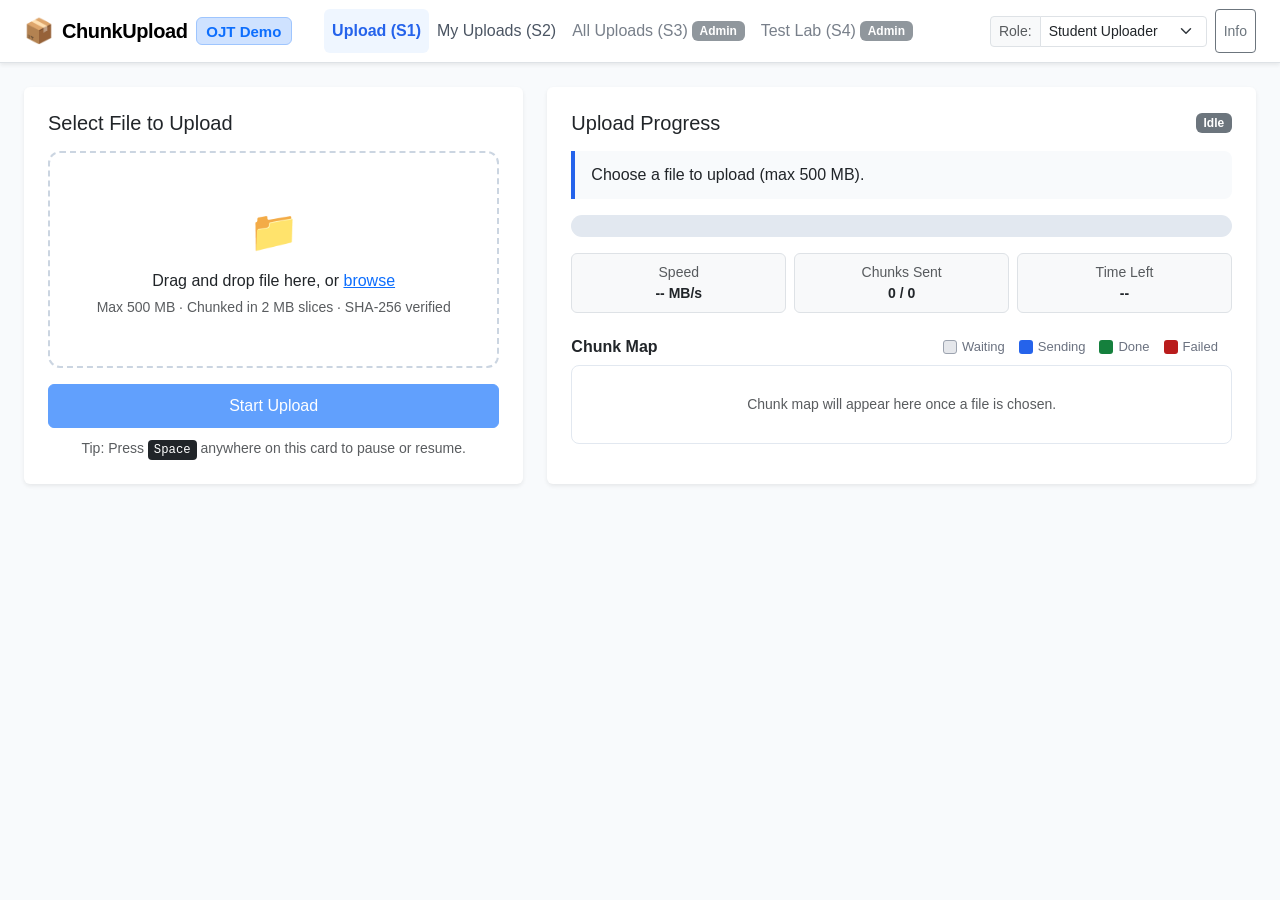
==== frontend/index.html @ 0abc5300 "feat: Add standalone frontend client package and enable backend CORS support" ====
<!DOCTYPE html>
<html lang="en">
<head>
  <meta charset="UTF-8">
  <meta name="viewport" content="width=device-width, initial-scale=1.0">
  <title>Resumable Chunked Upload Service (PST_AD_149)</title>
  <!-- Bootstrap 5 CSS -->
  <link href="https://cdn.jsdelivr.net/npm/bootstrap@5.3.3/dist/css/bootstrap.min.css" rel="stylesheet">
  <!-- Custom Styling -->
  <link rel="stylesheet" href="css/style.css">
</head>
<body>

  <!-- Top Navigation Bar -->
  <header>
    <nav class="navbar navbar-expand-lg navbar-light bg-white border-bottom shadow-sm">
      <div class="container-fluid px-3 px-lg-4">
        <a class="navbar-brand d-flex align-items-center" href="#" onclick="App.showScreen('upload'); return false;">
          <span class="fs-4 me-2">📦</span>
          <span class="navbar-brand-title fs-5">ChunkUpload</span>
          <span class="badge bg-primary-subtle text-primary border border-primary-subtle ms-2">OJT Demo</span>
        </a>

        <button class="navbar-toggler" type="button" data-bs-toggle="collapse" data-bs-target="#navbarContent" aria-controls="navbarContent" aria-expanded="false" aria-label="Toggle navigation">
          <span class="navbar-toggler-icon"></span>
        </button>

        <div class="collapse navbar-collapse" id="navbarContent">
          <ul class="navbar-nav me-auto mb-2 mb-lg-0 ms-lg-3">
            <li class="nav-item">
              <a class="nav-link active" id="nav-upload" href="#" onclick="App.showScreen('upload'); return false;">Upload (S1)</a>
            </li>
            <li class="nav-item">
              <a class="nav-link" id="nav-my-uploads" href="#" onclick="App.showScreen('my-uploads'); return false;">My Uploads (S2)</a>
            </li>
            <li class="nav-item">
              <a class="nav-link" id="nav-all-uploads" href="#" onclick="App.showScreen('all-uploads'); return false;">
                All Uploads (S3) <span class="badge bg-secondary ms-1">Admin</span>
              </a>
            </li>
            <li class="nav-item">
              <a class="nav-link" id="nav-test-lab" href="#" onclick="App.showScreen('test-lab'); return false;">
                Test Lab (S4) <span class="badge bg-secondary ms-1">Admin</span>
              </a>
            </li>
          </ul>

          <!-- Role Switcher & Student Attribution -->
          <div class="d-flex align-items-center gap-2">
            <div class="input-group input-group-sm">
              <label class="input-group-text bg-light text-muted" for="role-select">Role:</label>
              <select class="form-select form-select-sm" id="role-select" onchange="App.handleRoleChange(this.value)">
                <option value="uploader">Student Uploader</option>
                <option value="admin">Platform Admin</option>
              </select>
            </div>
            <button class="btn btn-sm btn-outline-secondary" data-bs-toggle="modal" data-bs-target="#aboutModal" title="About this Project">
              Info
            </button>
          </div>
        </div>
      </div>
    </nav>
  </header>

  <!-- Main Container -->
  <main class="container-fluid px-3 px-lg-4 py-4" id="main-content">

    <!-- Global Alert / Unfinished Upload Banner -->
    <div id="unfinished-banner" class="alert alert-warning alert-dismissible d-none align-items-center shadow-sm" role="alert">
      <div class="d-flex align-items-center flex-grow-1 flex-wrap gap-2">
        <span class="fs-5">⚠️</span>
        <span id="unfinished-banner-text">You have an unfinished upload. Choose the same file to continue.</span>
        <button class="btn btn-sm btn-warning ms-auto" id="btn-banner-resume" onclick="App.promptResumeUnfinished()">
          Resume Upload
        </button>
      </div>
      <button type="button" class="btn-close" aria-label="Dismiss banner" onclick="document.getElementById('unfinished-banner').classList.add('d-none')"></button>
    </div>

    <!-- SCREEN 1: UPLOAD (S1) -->
    <section id="screen-upload" class="app-screen">
      <div class="row g-4">
        <!-- Left Column: File Picker & Controls (5 cols on laptop) -->
        <div class="col-12 col-lg-5">
          <div class="card border-0 shadow-sm mb-4">
            <div class="card-body p-4">
              <h1 class="card-title h5 mb-3">Select File to Upload</h1>
              
              <!-- Dropzone -->
              <div id="dropzone" class="dropzone-area mb-3" tabindex="0" role="button" aria-label="Drop file here or click to browse">
                <input type="file" id="file-input" class="d-none">
                <div class="py-2">
                  <span class="fs-1 text-primary d-block mb-2">📁</span>
                  <p class="mb-1 fw-medium text-dark">Drag and drop file here, or <span class="text-primary text-decoration-underline">browse</span></p>
                  <small class="text-muted d-block">Max 500 MB · Chunked in 2 MB slices · SHA-256 verified</small>
                </div>
              </div>

              <!-- Validation Message -->
              <div id="file-validation-msg" class="alert alert-danger py-2 px-3 small d-none" role="alert"></div>

              <!-- File Info Card -->
              <div id="file-info-box" class="border rounded-3 p-3 bg-light mb-3 d-none">
                <h2 class="h6 mb-2 fw-bold text-dark">File Details</h2>
                <div class="small">
                  <div class="d-flex justify-content-between mb-1">
                    <span class="text-muted">Name:</span>
                    <span class="fw-semibold text-truncate ms-2" style="max-width: 200px;" id="info-file-name">--</span>
                  </div>
                  <div class="d-flex justify-content-between mb-1">
                    <span class="text-muted">Size:</span>
                    <span class="fw-semibold" id="info-file-size">--</span>
                  </div>
                  <div class="d-flex justify-content-between mb-1">
                    <span class="text-muted">Chunks (2 MB each):</span>
                    <span class="fw-semibold" id="info-chunk-count">--</span>
                  </div>
                  <div class="d-flex justify-content-between align-items-center mb-0">
                    <span class="text-muted">File SHA-256:</span>
                    <span class="d-flex align-items-center">
                      <span class="checksum-code me-1" id="info-file-hash">Calculating…</span>
                      <button class="btn btn-sm btn-link p-0 text-decoration-none" id="btn-copy-hash" title="Copy full SHA-256" onclick="App.copyFullHash()">📋</button>
                    </span>
                  </div>
                </div>
              </div>

              <!-- Upload Action Controls -->
              <div class="d-flex flex-wrap gap-2" id="upload-controls">
                <button id="btn-start" class="btn btn-primary flex-grow-1" disabled onclick="App.startUpload()">
                  <span>Start Upload</span>
                </button>
                <button id="btn-pause" class="btn btn-warning flex-grow-1 d-none" onclick="App.pauseUpload()">
                  <span>Pause</span>
                </button>
                <button id="btn-resume" class="btn btn-success flex-grow-1 d-none" onclick="App.resumeUpload()">
                  <span>Resume</span>
                </button>
                <button id="btn-cancel" class="btn btn-outline-danger flex-grow-1 d-none" onclick="App.cancelUpload()">
                  <span>Cancel</span>
                </button>
              </div>

              <div class="mt-2 text-center">
                <small class="text-muted">Tip: Press <kbd>Space</kbd> anywhere on this card to pause or resume.</small>
              </div>
            </div>
          </div>
        </div>

        <!-- Right Column: Progress & Chunk Map (7 cols on laptop) -->
        <div class="col-12 col-lg-7">
          <div class="card border-0 shadow-sm mb-4" id="upload-status-card" tabindex="0">
            <div class="card-body p-4">
              <div class="d-flex justify-content-between align-items-center mb-3">
                <h2 class="card-title h5 mb-0">Upload Progress</h2>
                <span id="badge-upload-status" class="badge bg-secondary">Idle</span>
              </div>

              <!-- Reassuring Status Box -->
              <div id="status-box" class="status-box">
                <div class="fw-medium text-dark" id="status-line" aria-live="polite">Choose a file to upload (max 500 MB).</div>
              </div>

              <!-- Progress Bar -->
              <div class="mb-3">
                <div class="progress" role="progressbar" aria-valuenow="0" aria-valuemin="0" aria-valuemax="100">
                  <div class="progress-bar" id="progress-bar-fill" style="width: 0%;">0%</div>
                </div>
              </div>

              <!-- Metrics Row -->
              <div class="row g-2 text-center small mb-4">
                <div class="col-4">
                  <div class="border rounded p-2 bg-light">
                    <span class="text-muted d-block">Speed</span>
                    <strong id="metric-speed">-- MB/s</strong>
                  </div>
                </div>
                <div class="col-4">
                  <div class="border rounded p-2 bg-light">
                    <span class="text-muted d-block">Chunks Sent</span>
                    <strong id="metric-chunks">0 / 0</strong>
                  </div>
                </div>
                <div class="col-4">
                  <div class="border rounded p-2 bg-light">
                    <span class="text-muted d-block">Time Left</span>
                    <strong id="metric-eta">--</strong>
                  </div>
                </div>
              </div>

              <!-- Chunk Map Header & Legend -->
              <div class="d-flex justify-content-between align-items-center flex-wrap gap-2 mb-2">
                <h3 class="h6 mb-0 fw-bold">Chunk Map</h3>
                <div class="d-flex align-items-center flex-wrap">
                  <span class="legend-item"><span class="legend-swatch" style="background-color: var(--color-waiting-fill); border: 1px solid var(--color-waiting-border);"></span>Waiting</span>
                  <span class="legend-item"><span class="legend-swatch" style="background-color: var(--color-primary);"></span>Sending</span>
                  <span class="legend-item"><span class="legend-swatch" style="background-color: var(--color-done);"></span>Done</span>
                  <span class="legend-item"><span class="legend-swatch" style="background-color: var(--color-failed);"></span>Failed</span>
                </div>
              </div>

              <!-- Chunk Grid -->
              <div class="chunk-map-container mb-3" aria-hidden="true">
                <div class="chunk-grid" id="chunk-grid">
                  <div class="text-muted small py-3 w-100 text-center">Chunk map will appear here once a file is chosen.</div>
                </div>
              </div>

              <!-- Checksum Success / Download Box -->
              <div id="completion-box" class="alert alert-success d-none mb-0" role="alert">
                <h4 class="alert-heading h6 fw-bold mb-1">🎉 Upload Complete · Checksum Verified ✓</h4>
                <p class="small mb-2 text-success-emphasis">All chunks merged in sequential order on the server. The merged file SHA-256 matches your original file exactly.</p>
                <div class="d-flex flex-wrap gap-2 align-items-center">
                  <a href="#" id="btn-download-file" class="btn btn-sm btn-success" download>
                    📥 Download Merged File
                  </a>
                  <button class="btn btn-sm btn-outline-success" onclick="App.resetUploadForm()">
                    Upload Another File
                  </button>
                </div>
              </div>

            </div>
          </div>
        </div>
      </div>
    </section>

    <!-- SCREEN 2: MY UPLOADS (S2) -->
    <section id="screen-my-uploads" class="app-screen d-none">
      <div class="card border-0 shadow-sm">
        <div class="card-body p-4">
          <div class="d-flex justify-content-between align-items-center mb-3">
            <div>
              <h1 class="h5 mb-1">My Browser Uploads</h1>
              <p class="text-muted small mb-0">Saved in browser's localStorage. You can resume any unfinished upload by selecting the same file.</p>
            </div>
            <button class="btn btn-sm btn-outline-secondary" onclick="App.renderMyUploads()">Refresh</button>
          </div>

          <div class="table-responsive">
            <table class="table table-hover align-middle">
              <thead class="table-light">
                <tr>
                  <th>File Name</th>
                  <th>Size</th>
                  <th>Chunks</th>
                  <th>Status</th>
                  <th>Last Updated</th>
                  <th class="text-end">Actions</th>
                </tr>
              </thead>
              <tbody id="my-uploads-tbody">
                <tr><td colspan="6" class="text-center py-4 text-muted">No uploads recorded in this browser yet.</td></tr>
              </tbody>
            </table>
          </div>
        </div>
      </div>
    </section>

    <!-- SCREEN 3: ALL UPLOADS (S3 - ADMIN) -->
    <section id="screen-all-uploads" class="app-screen d-none">
      <div class="card border-0 shadow-sm">
        <div class="card-body p-4">
          <div class="d-flex justify-content-between align-items-center mb-3 flex-wrap gap-2">
            <div>
              <h1 class="h5 mb-1">Server Upload Sessions (Admin)</h1>
              <p class="text-muted small mb-0">All upload sessions stored on disk in <code class="text-dark">storage/</code>.</p>
            </div>
            <div class="d-flex align-items-center gap-2">
              <span class="badge bg-info-subtle text-info-emphasis border border-info-subtle px-3 py-2" id="admin-storage-summary">
                Storage: 0.0 MB
              </span>
              <button class="btn btn-sm btn-outline-secondary" onclick="App.loadAdminUploads()">Refresh</button>
            </div>
          </div>

          <div class="table-responsive">
            <table class="table table-hover align-middle">
              <thead class="table-light">
                <tr>
                  <th>Upload ID</th>
                  <th>File Name</th>
                  <th>Size</th>
                  <th>Chunks (Recv/Total)</th>
                  <th>Status</th>
                  <th>SHA-256</th>
                  <th>Created At</th>
                  <th class="text-end">Actions</th>
                </tr>
              </thead>
              <tbody id="admin-uploads-tbody">
                <tr><td colspan="8" class="text-center py-4 text-muted">Loading uploads from server…</td></tr>
              </tbody>
            </table>
          </div>
        </div>
      </div>
    </section>

    <!-- SCREEN 4: TEST LAB (S4 - ADMIN) -->
    <section id="screen-test-lab" class="app-screen d-none">
      <div class="card border-0 shadow-sm">
        <div class="card-body p-4">
          <h1 class="h5 mb-1">Reliability Test Lab (Admin)</h1>
          <p class="text-muted small mb-3">Simulate unreliable networks with forced chunk dropouts to verify auto-retry with exponential backoff and resume capabilities.</p>

          <div class="row g-4">
            <!-- Test Settings Column (4 cols) -->
            <div class="col-12 col-lg-4">
              <div class="border rounded-3 p-3 bg-light">
                <h2 class="h6 fw-bold mb-3">Network Drop Simulation</h2>

                <div class="mb-3">
                  <label for="fail-rate-slider" class="form-label d-flex justify-content-between small fw-medium">
                    <span>Simulated Chunk Failure Rate:</span>
                    <strong class="text-primary" id="fail-rate-val">0%</strong>
                  </label>
                  <input type="range" class="form-range" id="fail-rate-slider" min="0" max="50" step="5" value="0" oninput="App.updateFlakySettings()">
                  <small class="text-muted">Chunk requests will randomly fail at this percentage to test automatic retry.</small>
                </div>

                <div class="mb-3">
                  <label for="kill-at-select" class="form-label small fw-medium">Kill Connection at % (Mid-Upload):</label>
                  <select class="form-select form-select-sm" id="kill-at-select" onchange="App.updateFlakySettings()">
                    <option value="0">Disabled (normal flow)</option>
                    <option value="25">Kill connection at 25%</option>
                    <option value="50">Kill connection at 50%</option>
                    <option value="75">Kill connection at 75%</option>
                  </select>
                  <small class="text-muted">Server drops the connection once at this threshold to test mid-upload survival.</small>
                </div>

                <div class="mb-3">
                  <label for="test-runs-count" class="form-label small fw-medium">Number of Test Runs (1–30):</label>
                  <input type="number" class="form-control form-control-sm" id="test-runs-count" min="1" max="30" value="1">
                  <small class="text-muted">Batch test reliability over repeated network dropouts.</small>
                </div>

                <hr>

                <h3 class="h6 fw-bold mb-2">Run Test with Synthetic Payload</h3>
                <p class="small text-muted mb-2">Select payload size to launch the test run(s):</p>
                <div class="d-flex flex-wrap gap-2 mb-3">
                  <button class="btn btn-sm btn-outline-primary" onclick="App.runTestLabBatch(5)">5 MB (3 chunks)</button>
                  <button class="btn btn-sm btn-outline-primary" onclick="App.runTestLabBatch(20)">20 MB (10 chunks)</button>
                  <button class="btn btn-sm btn-outline-primary" onclick="App.runTestLabBatch(50)">50 MB (25 chunks)</button>
                </div>
              </div>
            </div>

            <!-- Test Results Column (8 cols) -->
            <div class="col-12 col-lg-8">
              <div class="border rounded-3 p-3 bg-white">
                <div class="d-flex justify-content-between align-items-center mb-2">
                  <h2 class="h6 fw-bold mb-0">Test Run Execution History</h2>
                  <button class="btn btn-sm btn-outline-secondary" onclick="App.clearTestRuns()">Clear History</button>
                </div>

                <div class="table-responsive">
                  <table class="table table-sm table-bordered align-middle mb-0">
                    <thead class="table-light">
                      <tr>
                        <th>Run #</th>
                        <th>File / Size</th>
                        <th>Fail Rate</th>
                        <th>Retries</th>
                        <th>Resumed ✓</th>
                        <th>Checksum ✓/✗</th>
                        <th>Time</th>
                      </tr>
                    </thead>
                    <tbody id="test-runs-tbody">
                      <tr><td colspan="7" class="text-center py-3 text-muted">No test runs executed yet. Generate a test file and start an upload to test.</td></tr>
                    </tbody>
                  </table>
                </div>

                <div id="test-summary-pill" class="mt-3 p-2 bg-light border rounded small d-none">
                  <span id="test-summary-text">Summary: 0 / 0 resumed · 0 / 0 checksum ✓</span>
                </div>
              </div>
            </div>
          </div>

        </div>
      </div>
    </section>

  </main>

  <!-- Project Info Modal -->
  <div class="modal fade" id="aboutModal" tabindex="-1" aria-labelledby="aboutModalLabel" aria-hidden="true">
    <div class="modal-dialog modal-dialog-centered">
      <div class="modal-content">
        <div class="modal-header">
          <h5 class="modal-title" id="aboutModalLabel">Resumable Chunked Upload Service</h5>
          <button type="button" class="btn-close" data-bs-dismiss="modal" aria-label="Close"></button>
        </div>
        <div class="modal-body small">
          <h6>OJT College Project (PST_AD_149)</h6>
          <p>This service allows large file uploads over unreliable connections by splitting files into 2 MB chunks, retrying failed chunks with exponential backoff, and verifying final file integrity via SHA-256.</p>
          
          <h6 class="mt-3">Team Roles:</h6>
          <ul>
            <li><strong>Ritik Saini (Backend):</strong> Flask server, UploadSession storage, chunk merge in order, whole-file SHA-256 check, admin endpoints, pytest test suite.</li>
            <li><strong>Kanish (Frontend):</strong> uploader.js, hash.js, store.js, Bootstrap 5 UI, chunk map, test lab, and resume integration.</li>
          </ul>

          <h6 class="mt-3">Key Design Concepts:</h6>
          <ul>
            <li><strong>Idempotency:</strong> Resending the same chunk safely overwrites without duplication.</li>
            <li><strong>Sequential Chunking:</strong> Uploads chunk-by-chunk to reduce memory and connection overhead.</li>
            <li><strong>Local State vs Server Truth:</strong> localStorage remembers sessions, but the server is the ultimate source of truth for received chunks.</li>
          </ul>
        </div>
        <div class="modal-footer">
          <button type="button" class="btn btn-secondary btn-sm" data-bs-dismiss="modal">Close</button>
        </div>
      </div>
    </div>
  </div>

  <!-- Scripts -->
  <script src="https://cdn.jsdelivr.net/npm/bootstrap@5.3.3/dist/js/bootstrap.bundle.min.js"></script>
  <script src="js/hash.js"></script>
  <script src="js/store.js"></script>
  <script src="js/uploader.js"></script>
  <script src="js/app.js"></script>
</body>
</html>
---- frontend/css/style.css ----
/* 
 * Resumable/Chunked Upload Service - Stylesheet
 * Custom CSS adhering to PRD specifications:
 * - Color Palette: Primary #2563EB, Done #15803D, Warning #B45309, Failed #B91C1C, Waiting #E5E7EB
 * - Minimum 44x44px touch targets
 * - Responsive breakpoints: <576px, 576-991px, >=992px
 */

:root {
  --color-primary: #2563eb;
  --color-primary-hover: #1d4ed8;
  --color-text: #1f2937;
  --color-muted: #6b7280;
  --color-done: #15803d;
  --color-warning: #b45309;
  --color-failed: #b91c1c;
  --color-waiting-fill: #e5e7eb;
  --color-waiting-border: #9ca3af;
}

body {
  font-family: -apple-system, BlinkMacSystemFont, "Segoe UI", Roboto, "Helvetica Neue", Arial, sans-serif;
  font-size: 16px;
  color: var(--color-text);
  background-color: #f8fafc;
  margin: 0;
  padding: 0;
  min-height: 100vh;
}

/* Header & Navigation */
.navbar-brand-title {
  font-weight: 700;
  letter-spacing: -0.02em;
}

.nav-link {
  font-weight: 500;
  color: #4b5563;
  padding: 0.5rem 1rem;
  border-radius: 6px;
  min-height: 44px;
  display: flex;
  align-items: center;
}

.nav-link.active {
  color: var(--color-primary) !important;
  font-weight: 600;
  background-color: #eff6ff;
}

/* Touch Targets & Accessibility */
button, .btn {
  min-height: 44px;
  display: inline-flex;
  align-items: center;
  justify-content: center;
  font-weight: 500;
  transition: all 0.15s ease-in-out;
}

.btn-primary {
  background-color: var(--color-primary);
  border-color: var(--color-primary);
}

.btn-primary:hover {
  background-color: var(--color-primary-hover);
  border-color: var(--color-primary-hover);
}

/* Upload Dropzone */
.dropzone-area {
  border: 2px dashed #cbd5e1;
  border-radius: 12px;
  padding: 2.5rem 1.5rem;
  text-align: center;
  background-color: #ffffff;
  cursor: pointer;
  transition: border-color 0.2s, background-color 0.2s;
}

.dropzone-area:hover, .dropzone-area.dragover {
  border-color: var(--color-primary);
  background-color: #f0f7ff;
}

/* Chunk Map Grid */
.chunk-map-container {
  max-height: 240px;
  overflow-y: auto;
  padding: 12px;
  background: #ffffff;
  border: 1px solid #e2e8f0;
  border-radius: 8px;
}

.chunk-grid {
  display: flex;
  flex-wrap: wrap;
  gap: 6px;
}

.chunk-square {
  width: 22px;
  height: 22px;
  border-radius: 4px;
  background-color: var(--color-waiting-fill);
  border: 1px solid var(--color-waiting-border);
  transition: background-color 0.2s, transform 0.1s;
  cursor: default;
}

.chunk-square.waiting {
  background-color: var(--color-waiting-fill);
  border-color: var(--color-waiting-border);
}

.chunk-square.sending {
  background-color: var(--color-primary);
  border-color: #1d4ed8;
  animation: pulse-square 1.2s infinite ease-in-out;
}

.chunk-square.done {
  background-color: var(--color-done);
  border-color: #166534;
}

.chunk-square.failed {
  background-color: var(--color-failed);
  border-color: #991b1b;
}

@keyframes pulse-square {
  0% { opacity: 0.6; transform: scale(0.96); }
  50% { opacity: 1; transform: scale(1.08); }
  100% { opacity: 0.6; transform: scale(0.96); }
}

/* Progress bar styling */
.progress {
  height: 22px;
  border-radius: 11px;
  background-color: #e2e8f0;
  overflow: hidden;
}

.progress-bar {
  background-color: var(--color-primary);
  font-size: 13px;
  font-weight: 600;
  line-height: 22px;
  transition: width 0.25s ease;
}

/* Badges */
.badge-status-uploading { background-color: #dbeafe; color: #1e40af; }
.badge-status-paused { background-color: #fef3c7; color: #92400e; }
.badge-status-complete { background-color: #dcfce7; color: #166534; }
.badge-status-failed { background-color: #fee2e2; color: #991b1b; }

/* Status Notice Box */
.status-box {
  border-left: 4px solid var(--color-primary);
  padding: 12px 16px;
  background-color: #f8fafc;
  border-radius: 0 8px 8px 0;
  margin-bottom: 1rem;
}

.status-box.retrying {
  border-left-color: var(--color-warning);
  background-color: #fffbeb;
}

.status-box.failed {
  border-left-color: var(--color-failed);
  background-color: #fef2f2;
}

.status-box.complete {
  border-left-color: var(--color-done);
  background-color: #f0fdf4;
}

/* Checksum Pill */
.checksum-code {
  font-family: ui-monospace, SFMono-Regular, Menlo, Monaco, Consolas, monospace;
  background-color: #f1f5f9;
  padding: 3px 8px;
  border-radius: 4px;
  font-size: 0.88rem;
  color: #334155;
  border: 1px solid #cbd5e1;
}

/* Legend items */
.legend-item {
  display: inline-flex;
  align-items: center;
  margin-right: 14px;
  font-size: 13px;
  color: var(--color-muted);
}

.legend-swatch {
  width: 14px;
  height: 14px;
  border-radius: 3px;
  margin-right: 5px;
}

/* Responsive adjustments */
@media (max-width: 575.98px) {
  .chunk-map-collapse-btn {
    display: inline-block !important;
  }
  .chunk-square {
    width: 16px;
    height: 16px;
  }
}
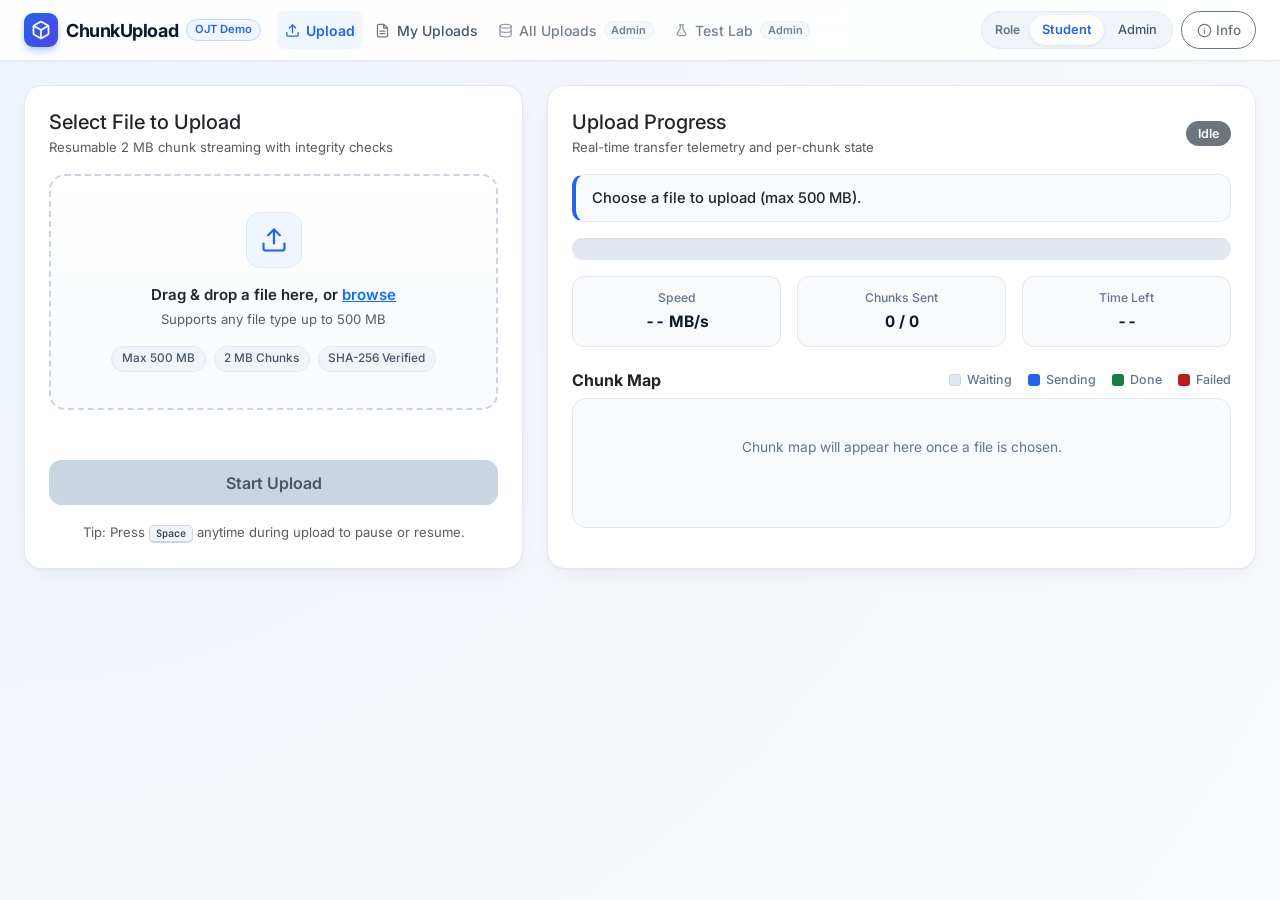
==== commit 5e0870ff: "style: Redesign UI with modern rounded layout, aligned containers, and segmented controls" ====
--- a/frontend/index.html
+++ b/frontend/index.html
@@ -3,7 +3,11 @@
 <head>
   <meta charset="UTF-8">
   <meta name="viewport" content="width=device-width, initial-scale=1.0">
-  <title>Resumable Chunked Upload Service (PST_AD_149)</title>
+  <title>ChunkUpload · Resumable Chunked Upload Service (PST_AD_149)</title>
+  <!-- Google Fonts: Inter & JetBrains Mono -->
+  <link rel="preconnect" href="https://fonts.googleapis.com">
+  <link rel="preconnect" href="https://fonts.gstatic.com" crossorigin>
+  <link href="https://fonts.googleapis.com/css2?family=Inter:wght@400;500;600;700&family=JetBrains+Mono:wght@400;500;600&display=swap" rel="stylesheet">
   <!-- Bootstrap 5 CSS -->
   <link href="https://cdn.jsdelivr.net/npm/bootstrap@5.3.3/dist/css/bootstrap.min.css" rel="stylesheet">
   <!-- Custom Styling -->
@@ -12,50 +16,73 @@
 <body>
 
   <!-- Top Navigation Bar -->
-  <header>
-    <nav class="navbar navbar-expand-lg navbar-light bg-white border-bottom shadow-sm">
-      <div class="container-fluid px-3 px-lg-4">
-        <a class="navbar-brand d-flex align-items-center" href="#" onclick="App.showScreen('upload'); return false;">
-          <span class="fs-4 me-2">📦</span>
-          <span class="navbar-brand-title fs-5">ChunkUpload</span>
-          <span class="badge bg-primary-subtle text-primary border border-primary-subtle ms-2">OJT Demo</span>
+  <header class="app-header sticky-top">
+    <nav class="navbar navbar-expand-lg navbar-light">
+      <div class="container-fluid app-container px-3 px-lg-4">
+        <a class="navbar-brand d-flex align-items-center gap-2 me-2" href="#" onclick="App.showScreen('upload'); return false;">
+          <span class="brand-mark" aria-hidden="true">
+            <svg width="20" height="20" viewBox="0 0 24 24" fill="none" stroke="currentColor" stroke-width="2.1" stroke-linecap="round" stroke-linejoin="round">
+              <path d="M21 16V8a2 2 0 0 0-1-1.73l-7-4a2 2 0 0 0-2 0l-7 4A2 2 0 0 0 3 8v8a2 2 0 0 0 1 1.73l7 4a2 2 0 0 0 2 0l7-4A2 2 0 0 0 21 16z"/>
+              <polyline points="3.29 7 12 12 20.71 7"/>
+              <line x1="12" y1="22" x2="12" y2="12"/>
+            </svg>
+          </span>
+          <span class="navbar-brand-title">ChunkUpload</span>
+          <span class="badge badge-brand-tag">OJT Demo</span>
         </a>
 
-        <button class="navbar-toggler" type="button" data-bs-toggle="collapse" data-bs-target="#navbarContent" aria-controls="navbarContent" aria-expanded="false" aria-label="Toggle navigation">
+        <button class="navbar-toggler border-0 shadow-none" type="button" data-bs-toggle="collapse" data-bs-target="#navbarContent" aria-controls="navbarContent" aria-expanded="false" aria-label="Toggle navigation">
           <span class="navbar-toggler-icon"></span>
         </button>
 
         <div class="collapse navbar-collapse" id="navbarContent">
-          <ul class="navbar-nav me-auto mb-2 mb-lg-0 ms-lg-3">
+          <ul class="navbar-nav me-auto mb-2 mb-lg-0 ms-lg-2 gap-1">
             <li class="nav-item">
-              <a class="nav-link active" id="nav-upload" href="#" onclick="App.showScreen('upload'); return false;">Upload (S1)</a>
+              <a class="nav-link active" id="nav-upload" href="#" onclick="App.showScreen('upload'); return false;">
+                <svg class="nav-icon" width="15" height="15" viewBox="0 0 24 24" fill="none" stroke="currentColor" stroke-width="2" stroke-linecap="round" stroke-linejoin="round" aria-hidden="true"><path d="M21 15v4a2 2 0 0 1-2 2H5a2 2 0 0 1-2-2v-4"/><polyline points="17 8 12 3 7 8"/><line x1="12" y1="3" x2="12" y2="15"/></svg>
+                <span>Upload</span>
+                <span class="nav-code d-none d-xxl-inline-block">S1</span>
+              </a>
             </li>
             <li class="nav-item">
-              <a class="nav-link" id="nav-my-uploads" href="#" onclick="App.showScreen('my-uploads'); return false;">My Uploads (S2)</a>
+              <a class="nav-link" id="nav-my-uploads" href="#" onclick="App.showScreen('my-uploads'); return false;">
+                <svg class="nav-icon" width="15" height="15" viewBox="0 0 24 24" fill="none" stroke="currentColor" stroke-width="2" stroke-linecap="round" stroke-linejoin="round" aria-hidden="true"><path d="M14 2H6a2 2 0 0 0-2 2v16a2 2 0 0 0 2 2h12a2 2 0 0 0 2-2V8z"/><polyline points="14 2 14 8 20 8"/><line x1="16" y1="13" x2="8" y2="13"/><line x1="16" y1="17" x2="8" y2="17"/></svg>
+                <span>My Uploads</span>
+                <span class="nav-code d-none d-xxl-inline-block">S2</span>
+              </a>
             </li>
             <li class="nav-item">
               <a class="nav-link" id="nav-all-uploads" href="#" onclick="App.showScreen('all-uploads'); return false;">
-                All Uploads (S3) <span class="badge bg-secondary ms-1">Admin</span>
+                <svg class="nav-icon" width="15" height="15" viewBox="0 0 24 24" fill="none" stroke="currentColor" stroke-width="2" stroke-linecap="round" stroke-linejoin="round" aria-hidden="true"><ellipse cx="12" cy="5" rx="9" ry="3"/><path d="M21 12c0 1.66-4 3-9 3s-9-1.34-9-3"/><path d="M3 5v14c0 1.66 4 3 9 3s9-1.34 9-3V5"/></svg>
+                <span>All Uploads</span>
+                <span class="nav-code d-none d-xxl-inline-block">S3</span>
+                <span class="badge badge-admin-tag">Admin</span>
               </a>
             </li>
             <li class="nav-item">
               <a class="nav-link" id="nav-test-lab" href="#" onclick="App.showScreen('test-lab'); return false;">
-                Test Lab (S4) <span class="badge bg-secondary ms-1">Admin</span>
+                <svg class="nav-icon" width="15" height="15" viewBox="0 0 24 24" fill="none" stroke="currentColor" stroke-width="2" stroke-linecap="round" stroke-linejoin="round" aria-hidden="true"><path d="M9 3h6"/><path d="M10 3v6l-5 8.5A2 2 0 0 0 6.7 20h10.6a2 2 0 0 0 1.7-2.5L14 9V3"/></svg>
+                <span>Test Lab</span>
+                <span class="nav-code d-none d-xxl-inline-block">S4</span>
+                <span class="badge badge-admin-tag">Admin</span>
               </a>
             </li>
           </ul>
 
-          <!-- Role Switcher & Student Attribution -->
-          <div class="d-flex align-items-center gap-2">
-            <div class="input-group input-group-sm">
-              <label class="input-group-text bg-light text-muted" for="role-select">Role:</label>
-              <select class="form-select form-select-sm" id="role-select" onchange="App.handleRoleChange(this.value)">
+          <!-- Role Switcher & Project Info -->
+          <div class="nav-utilities d-flex align-items-center gap-2 mt-2 mt-lg-0 flex-shrink-0">
+            <div class="role-segmented" role="group" aria-label="User role selector">
+              <span class="role-label">Role</span>
+              <button type="button" class="btn-segment active" data-role="uploader" onclick="App.handleRoleChange('uploader')">Student</button>
+              <button type="button" class="btn-segment" data-role="admin" onclick="App.handleRoleChange('admin')">Admin</button>
+              <select class="d-none" id="role-select" aria-hidden="true" tabindex="-1" onchange="App.handleRoleChange(this.value)">
                 <option value="uploader">Student Uploader</option>
                 <option value="admin">Platform Admin</option>
               </select>
             </div>
-            <button class="btn btn-sm btn-outline-secondary" data-bs-toggle="modal" data-bs-target="#aboutModal" title="About this Project">
-              Info
+            <button type="button" class="btn btn-sm btn-outline-secondary btn-compact" data-bs-toggle="modal" data-bs-target="#aboutModal" title="About this Project">
+              <svg width="15" height="15" viewBox="0 0 24 24" fill="none" stroke="currentColor" stroke-width="2" stroke-linecap="round" stroke-linejoin="round" class="me-1" aria-hidden="true"><circle cx="12" cy="12" r="10"/><line x1="12" y1="16" x2="12" y2="12"/><line x1="12" y1="8" x2="12.01" y2="8"/></svg>
+              <span>Info</span>
             </button>
           </div>
         </div>
@@ -64,14 +91,16 @@
   </header>
 
   <!-- Main Container -->
-  <main class="container-fluid px-3 px-lg-4 py-4" id="main-content">
+  <main class="container-fluid app-container px-3 px-lg-4 py-4" id="main-content">
 
     <!-- Global Alert / Unfinished Upload Banner -->
-    <div id="unfinished-banner" class="alert alert-warning alert-dismissible d-none align-items-center shadow-sm" role="alert">
+    <div id="unfinished-banner" class="alert alert-warning alert-dismissible d-none align-items-center shadow-sm mb-4 app-banner" role="alert">
       <div class="d-flex align-items-center flex-grow-1 flex-wrap gap-2">
-        <span class="fs-5">⚠️</span>
-        <span id="unfinished-banner-text">You have an unfinished upload. Choose the same file to continue.</span>
-        <button class="btn btn-sm btn-warning ms-auto" id="btn-banner-resume" onclick="App.promptResumeUnfinished()">
+        <span class="banner-icon text-warning-emphasis" aria-hidden="true">
+          <svg width="20" height="20" viewBox="0 0 24 24" fill="none" stroke="currentColor" stroke-width="2" stroke-linecap="round" stroke-linejoin="round"><path d="M10.29 3.86L1.82 18a2 2 0 0 0 1.71 3h16.94a2 2 0 0 0 1.71-3L13.71 3.86a2 2 0 0 0-3.42 0z"/><line x1="12" y1="9" x2="12" y2="13"/><line x1="12" y1="17" x2="12.01" y2="17"/></svg>
+        </span>
+        <span id="unfinished-banner-text" class="fw-medium">You have an unfinished upload. Choose the same file to continue.</span>
+        <button type="button" class="btn btn-sm btn-warning btn-compact ms-auto" id="btn-banner-resume" onclick="App.promptResumeUnfinished()">
           Resume Upload
         </button>
       </div>
@@ -80,20 +109,36 @@
 
     <!-- SCREEN 1: UPLOAD (S1) -->
     <section id="screen-upload" class="app-screen">
-      <div class="row g-4">
+      <div class="row g-4 align-items-stretch">
         <!-- Left Column: File Picker & Controls (5 cols on laptop) -->
         <div class="col-12 col-lg-5">
-          <div class="card border-0 shadow-sm mb-4">
-            <div class="card-body p-4">
-              <h1 class="card-title h5 mb-3">Select File to Upload</h1>
-              
+          <div class="card app-card h-100">
+            <div class="card-body p-4 d-flex flex-column">
+              <div class="d-flex justify-content-between align-items-center mb-3">
+                <div>
+                  <h1 class="card-title h5 mb-1">Select File to Upload</h1>
+                  <p class="text-muted small mb-0">Resumable 2 MB chunk streaming with integrity checks</p>
+                </div>
+              </div>
+
               <!-- Dropzone -->
               <div id="dropzone" class="dropzone-area mb-3" tabindex="0" role="button" aria-label="Drop file here or click to browse">
                 <input type="file" id="file-input" class="d-none">
-                <div class="py-2">
-                  <span class="fs-1 text-primary d-block mb-2">📁</span>
-                  <p class="mb-1 fw-medium text-dark">Drag and drop file here, or <span class="text-primary text-decoration-underline">browse</span></p>
-                  <small class="text-muted d-block">Max 500 MB · Chunked in 2 MB slices · SHA-256 verified</small>
+                <div class="dropzone-inner">
+                  <div class="dropzone-icon-wrap mb-3" aria-hidden="true">
+                    <svg width="28" height="28" viewBox="0 0 24 24" fill="none" stroke="currentColor" stroke-width="1.9" stroke-linecap="round" stroke-linejoin="round">
+                      <path d="M21 15v4a2 2 0 0 1-2 2H5a2 2 0 0 1-2-2v-4"/>
+                      <polyline points="17 8 12 3 7 8"/>
+                      <line x1="12" y1="3" x2="12" y2="15"/>
+                    </svg>
+                  </div>
+                  <p class="mb-1 fw-semibold text-dark">Drag &amp; drop a file here, or <span class="text-primary text-decoration-underline">browse</span></p>
+                  <p class="small text-muted mb-3">Supports any file type up to 500 MB</p>
+                  <div class="d-flex justify-content-center flex-wrap gap-2">
+                    <span class="spec-pill">Max 500 MB</span>
+                    <span class="spec-pill">2 MB Chunks</span>
+                    <span class="spec-pill">SHA-256 Verified</span>
+                  </div>
                 </div>
               </div>
 
@@ -101,49 +146,56 @@
               <div id="file-validation-msg" class="alert alert-danger py-2 px-3 small d-none" role="alert"></div>
 
               <!-- File Info Card -->
-              <div id="file-info-box" class="border rounded-3 p-3 bg-light mb-3 d-none">
-                <h2 class="h6 mb-2 fw-bold text-dark">File Details</h2>
-                <div class="small">
-                  <div class="d-flex justify-content-between mb-1">
-                    <span class="text-muted">Name:</span>
-                    <span class="fw-semibold text-truncate ms-2" style="max-width: 200px;" id="info-file-name">--</span>
-                  </div>
-                  <div class="d-flex justify-content-between mb-1">
-                    <span class="text-muted">Size:</span>
-                    <span class="fw-semibold" id="info-file-size">--</span>
-                  </div>
-                  <div class="d-flex justify-content-between mb-1">
-                    <span class="text-muted">Chunks (2 MB each):</span>
-                    <span class="fw-semibold" id="info-chunk-count">--</span>
-                  </div>
-                  <div class="d-flex justify-content-between align-items-center mb-0">
-                    <span class="text-muted">File SHA-256:</span>
-                    <span class="d-flex align-items-center">
-                      <span class="checksum-code me-1" id="info-file-hash">Calculating…</span>
-                      <button class="btn btn-sm btn-link p-0 text-decoration-none" id="btn-copy-hash" title="Copy full SHA-256" onclick="App.copyFullHash()">📋</button>
+              <div id="file-info-box" class="file-details-box p-3 mb-3 d-none">
+                <div class="d-flex align-items-center justify-content-between mb-2">
+                  <h2 class="h6 mb-0 fw-bold text-dark">File Details</h2>
+                  <span class="badge bg-primary-subtle text-primary border border-primary-subtle">Ready</span>
+                </div>
+                <div class="small file-meta-list">
+                  <div class="file-meta-row">
+                    <span class="text-muted">Name</span>
+                    <span class="fw-semibold text-truncate ms-2" style="max-width: 220px;" id="info-file-name">--</span>
+                  </div>
+                  <div class="file-meta-row">
+                    <span class="text-muted">Size</span>
+                    <span class="fw-semibold tabular-nums" id="info-file-size">--</span>
+                  </div>
+                  <div class="file-meta-row">
+                    <span class="text-muted">Chunks (2 MB each)</span>
+                    <span class="fw-semibold tabular-nums" id="info-chunk-count">--</span>
+                  </div>
+                  <div class="file-meta-row mb-0">
+                    <span class="text-muted">File SHA-256</span>
+                    <span class="d-flex align-items-center gap-1">
+                      <span class="checksum-code" id="info-file-hash">Calculating…</span>
+                      <button type="button" class="btn btn-sm btn-link p-1 text-decoration-none btn-icon-copy" id="btn-copy-hash" title="Copy full SHA-256" aria-label="Copy full SHA-256" onclick="App.copyFullHash()">
+                        <svg width="15" height="15" viewBox="0 0 24 24" fill="none" stroke="currentColor" stroke-width="2" stroke-linecap="round" stroke-linejoin="round"><rect x="9" y="9" width="13" height="13" rx="2" ry="2"/><path d="M5 15H4a2 2 0 0 1-2-2V4a2 2 0 0 1 2-2h9a2 2 0 0 1 2 2v1"/></svg>
+                      </button>
                     </span>
                   </div>
                 </div>
               </div>
 
               <!-- Upload Action Controls -->
-              <div class="d-flex flex-wrap gap-2" id="upload-controls">
-                <button id="btn-start" class="btn btn-primary flex-grow-1" disabled onclick="App.startUpload()">
-                  <span>Start Upload</span>
-                </button>
-                <button id="btn-pause" class="btn btn-warning flex-grow-1 d-none" onclick="App.pauseUpload()">
-                  <span>Pause</span>
-                </button>
-                <button id="btn-resume" class="btn btn-success flex-grow-1 d-none" onclick="App.resumeUpload()">
-                  <span>Resume</span>
-                </button>
-                <button id="btn-cancel" class="btn btn-outline-danger flex-grow-1 d-none" onclick="App.cancelUpload()">
-                  <span>Cancel</span>
-                </button>
-              </div>
-
-              <div class="mt-2 text-center">
-                <small class="text-muted">Tip: Press <kbd>Space</kbd> anywhere on this card to pause or resume.</small>
+              <div class="mt-auto pt-2">
+                <div class="d-flex flex-wrap gap-2" id="upload-controls">
+                  <button type="button" id="btn-start" class="btn btn-primary btn-action flex-grow-1" disabled onclick="App.startUpload()">
+                    <span>Start Upload</span>
+                  </button>
+                  <button type="button" id="btn-pause" class="btn btn-warning btn-action flex-grow-1 d-none" onclick="App.pauseUpload()">
+                    <span>Pause</span>
+                  </button>
+                  <button type="button" id="btn-resume" class="btn btn-success btn-action flex-grow-1 d-none" onclick="App.resumeUpload()">
+                    <span>Resume</span>
+                  </button>
+                  <button type="button" id="btn-cancel" class="btn btn-outline-danger btn-action flex-grow-1 d-none" onclick="App.cancelUpload()">
+                    <span>Cancel</span>
+                  </button>
+                </div>
+
+                <div class="mt-3 text-center">
+                  <small class="text-muted">Tip: Press <kbd>Space</kbd> anytime during upload to pause or resume.</small>
+                </div>
               </div>
             </div>
           </div>
@@ -151,11 +203,14 @@
 
         <!-- Right Column: Progress & Chunk Map (7 cols on laptop) -->
         <div class="col-12 col-lg-7">
-          <div class="card border-0 shadow-sm mb-4" id="upload-status-card" tabindex="0">
-            <div class="card-body p-4">
+          <div class="card app-card h-100" id="upload-status-card">
+            <div class="card-body p-4 d-flex flex-column">
               <div class="d-flex justify-content-between align-items-center mb-3">
-                <h2 class="card-title h5 mb-0">Upload Progress</h2>
-                <span id="badge-upload-status" class="badge bg-secondary">Idle</span>
+                <div>
+                  <h2 class="card-title h5 mb-1">Upload Progress</h2>
+                  <p class="text-muted small mb-0">Real-time transfer telemetry and per-chunk state</p>
+                </div>
+                <span id="badge-upload-status" class="badge status-pill bg-secondary">Idle</span>
               </div>
 
               <!-- Reassuring Status Box -->
@@ -166,28 +221,28 @@
               <!-- Progress Bar -->
               <div class="mb-3">
                 <div class="progress" role="progressbar" aria-valuenow="0" aria-valuemin="0" aria-valuemax="100">
-                  <div class="progress-bar" id="progress-bar-fill" style="width: 0%;">0%</div>
+                  <div class="progress-bar tabular-nums" id="progress-bar-fill" style="width: 0%;">0%</div>
                 </div>
               </div>
 
               <!-- Metrics Row -->
-              <div class="row g-2 text-center small mb-4">
+              <div class="row g-2 g-sm-3 text-center small mb-4">
                 <div class="col-4">
-                  <div class="border rounded p-2 bg-light">
-                    <span class="text-muted d-block">Speed</span>
-                    <strong id="metric-speed">-- MB/s</strong>
+                  <div class="metric-tile h-100">
+                    <span class="metric-label">Speed</span>
+                    <strong class="metric-value tabular-nums" id="metric-speed">-- MB/s</strong>
                   </div>
                 </div>
                 <div class="col-4">
-                  <div class="border rounded p-2 bg-light">
-                    <span class="text-muted d-block">Chunks Sent</span>
-                    <strong id="metric-chunks">0 / 0</strong>
+                  <div class="metric-tile h-100">
+                    <span class="metric-label">Chunks Sent</span>
+                    <strong class="metric-value tabular-nums" id="metric-chunks">0 / 0</strong>
                   </div>
                 </div>
                 <div class="col-4">
-                  <div class="border rounded p-2 bg-light">
-                    <span class="text-muted d-block">Time Left</span>
-                    <strong id="metric-eta">--</strong>
+                  <div class="metric-tile h-100">
+                    <span class="metric-label">Time Left</span>
+                    <strong class="metric-value tabular-nums" id="metric-eta">--</strong>
                   </div>
                 </div>
               </div>
@@ -195,7 +250,7 @@
               <!-- Chunk Map Header & Legend -->
               <div class="d-flex justify-content-between align-items-center flex-wrap gap-2 mb-2">
                 <h3 class="h6 mb-0 fw-bold">Chunk Map</h3>
-                <div class="d-flex align-items-center flex-wrap">
+                <div class="d-flex align-items-center flex-wrap gap-3">
                   <span class="legend-item"><span class="legend-swatch" style="background-color: var(--color-waiting-fill); border: 1px solid var(--color-waiting-border);"></span>Waiting</span>
                   <span class="legend-item"><span class="legend-swatch" style="background-color: var(--color-primary);"></span>Sending</span>
                   <span class="legend-item"><span class="legend-swatch" style="background-color: var(--color-done);"></span>Done</span>
@@ -204,21 +259,29 @@
               </div>
 
               <!-- Chunk Grid -->
-              <div class="chunk-map-container mb-3" aria-hidden="true">
+              <div class="chunk-map-container mb-3 flex-grow-1" aria-hidden="true">
                 <div class="chunk-grid" id="chunk-grid">
-                  <div class="text-muted small py-3 w-100 text-center">Chunk map will appear here once a file is chosen.</div>
+                  <div class="chunk-empty-state">Chunk map will appear here once a file is chosen.</div>
                 </div>
               </div>
 
               <!-- Checksum Success / Download Box -->
-              <div id="completion-box" class="alert alert-success d-none mb-0" role="alert">
-                <h4 class="alert-heading h6 fw-bold mb-1">🎉 Upload Complete · Checksum Verified ✓</h4>
-                <p class="small mb-2 text-success-emphasis">All chunks merged in sequential order on the server. The merged file SHA-256 matches your original file exactly.</p>
-                <div class="d-flex flex-wrap gap-2 align-items-center">
-                  <a href="#" id="btn-download-file" class="btn btn-sm btn-success" download>
-                    📥 Download Merged File
+              <div id="completion-box" class="alert alert-success completion-card d-none mb-0" role="alert">
+                <div class="d-flex align-items-start gap-2 mb-2">
+                  <span class="completion-check-icon" aria-hidden="true">
+                    <svg width="20" height="20" viewBox="0 0 24 24" fill="none" stroke="currentColor" stroke-width="2.4" stroke-linecap="round" stroke-linejoin="round"><polyline points="20 6 9 17 4 12"/></svg>
+                  </span>
+                  <div>
+                    <h4 class="alert-heading h6 fw-bold mb-1">Upload Complete · Checksum Verified</h4>
+                    <p class="small mb-0 text-success-emphasis">All chunks merged in sequential order on the server. The merged SHA-256 matches your original file.</p>
+                  </div>
+                </div>
+                <div class="d-flex flex-wrap gap-2 align-items-center mt-2">
+                  <a href="#" id="btn-download-file" class="btn btn-sm btn-success btn-compact" download>
+                    <svg width="15" height="15" viewBox="0 0 24 24" fill="none" stroke="currentColor" stroke-width="2" stroke-linecap="round" stroke-linejoin="round" class="me-1" aria-hidden="true"><path d="M21 15v4a2 2 0 0 1-2 2H5a2 2 0 0 1-2-2v-4"/><polyline points="7 10 12 15 17 10"/><line x1="12" y1="15" x2="12" y2="3"/></svg>
+                    <span>Download Merged File</span>
                   </a>
-                  <button class="btn btn-sm btn-outline-success" onclick="App.resetUploadForm()">
+                  <button type="button" class="btn btn-sm btn-outline-success btn-compact" onclick="App.resetUploadForm()">
                     Upload Another File
                   </button>
                 </div>
@@ -232,19 +295,19 @@
 
     <!-- SCREEN 2: MY UPLOADS (S2) -->
     <section id="screen-my-uploads" class="app-screen d-none">
-      <div class="card border-0 shadow-sm">
+      <div class="card app-card">
         <div class="card-body p-4">
-          <div class="d-flex justify-content-between align-items-center mb-3">
+          <div class="d-flex justify-content-between align-items-center flex-wrap gap-2 mb-3">
             <div>
               <h1 class="h5 mb-1">My Browser Uploads</h1>
-              <p class="text-muted small mb-0">Saved in browser's localStorage. You can resume any unfinished upload by selecting the same file.</p>
-            </div>
-            <button class="btn btn-sm btn-outline-secondary" onclick="App.renderMyUploads()">Refresh</button>
-          </div>
-
-          <div class="table-responsive">
-            <table class="table table-hover align-middle">
-              <thead class="table-light">
+              <p class="text-muted small mb-0">Saved in your browser's localStorage. Resume any unfinished upload by selecting the same file.</p>
+            </div>
+            <button type="button" class="btn btn-sm btn-outline-secondary btn-compact" onclick="App.renderMyUploads()">Refresh</button>
+          </div>
+
+          <div class="table-responsive app-table-wrap">
+            <table class="table table-hover align-middle app-table mb-0">
+              <thead>
                 <tr>
                   <th>File Name</th>
                   <th>Size</th>
@@ -255,7 +318,7 @@
                 </tr>
               </thead>
               <tbody id="my-uploads-tbody">
-                <tr><td colspan="6" class="text-center py-4 text-muted">No uploads recorded in this browser yet.</td></tr>
+                <tr><td colspan="6" class="text-center py-5 text-muted">No uploads recorded in this browser yet.</td></tr>
               </tbody>
             </table>
           </div>
@@ -265,24 +328,32 @@
 
     <!-- SCREEN 3: ALL UPLOADS (S3 - ADMIN) -->
     <section id="screen-all-uploads" class="app-screen d-none">
-      <div class="card border-0 shadow-sm">
+      <div class="card app-card">
         <div class="card-body p-4">
           <div class="d-flex justify-content-between align-items-center mb-3 flex-wrap gap-2">
             <div>
               <h1 class="h5 mb-1">Server Upload Sessions (Admin)</h1>
-              <p class="text-muted small mb-0">All upload sessions stored on disk in <code class="text-dark">storage/</code>.</p>
-            </div>
-            <div class="d-flex align-items-center gap-2">
-              <span class="badge bg-info-subtle text-info-emphasis border border-info-subtle px-3 py-2" id="admin-storage-summary">
+              <p class="text-muted small mb-0">All upload sessions stored on disk in <code>storage/</code>.</p>
+            </div>
+            <div class="d-flex align-items-center gap-2 flex-wrap">
+              <span class="badge storage-summary-pill" id="admin-storage-summary">
                 Storage: 0.0 MB
               </span>
-              <button class="btn btn-sm btn-outline-secondary" onclick="App.loadAdminUploads()">Refresh</button>
-            </div>
-          </div>
-
-          <div class="table-responsive">
-            <table class="table table-hover align-middle">
-              <thead class="table-light">
+              <button type="button" class="btn btn-sm btn-outline-secondary btn-compact" onclick="App.loadAdminUploads()">Refresh</button>
+            </div>
+          </div>
+
+          <!-- Role notice shown when not Platform Admin -->
+          <div id="admin-role-guard-all" class="alert alert-light border d-none align-items-center justify-content-between flex-wrap gap-2 mb-3" role="status">
+            <div class="small text-muted">
+              <strong class="text-dark">Admin Role Required:</strong> Switch role to <strong>Platform Admin</strong> to manage server sessions.
+            </div>
+            <button type="button" class="btn btn-sm btn-primary btn-compact" onclick="App.switchToAdmin()">Switch to Platform Admin</button>
+          </div>
+
+          <div class="table-responsive app-table-wrap">
+            <table class="table table-hover align-middle app-table mb-0">
+              <thead>
                 <tr>
                   <th>Upload ID</th>
                   <th>File Name</th>
@@ -295,7 +366,7 @@
                 </tr>
               </thead>
               <tbody id="admin-uploads-tbody">
-                <tr><td colspan="8" class="text-center py-4 text-muted">Loading uploads from server…</td></tr>
+                <tr><td colspan="8" class="text-center py-5 text-muted">Loading uploads from server…</td></tr>
               </tbody>
             </table>
           </div>
@@ -305,84 +376,92 @@
 
     <!-- SCREEN 4: TEST LAB (S4 - ADMIN) -->
     <section id="screen-test-lab" class="app-screen d-none">
-      <div class="card border-0 shadow-sm">
+      <div class="card app-card">
         <div class="card-body p-4">
-          <h1 class="h5 mb-1">Reliability Test Lab (Admin)</h1>
-          <p class="text-muted small mb-3">Simulate unreliable networks with forced chunk dropouts to verify auto-retry with exponential backoff and resume capabilities.</p>
+          <div class="mb-3">
+            <h1 class="h5 mb-1">Reliability Test Lab (Admin)</h1>
+            <p class="text-muted small mb-0">Simulate unreliable networks with forced chunk dropouts to verify auto-retry with exponential backoff and resume capabilities.</p>
+          </div>
 
           <div class="row g-4">
             <!-- Test Settings Column (4 cols) -->
             <div class="col-12 col-lg-4">
-              <div class="border rounded-3 p-3 bg-light">
+              <div class="test-config-panel p-3 p-lg-4 h-100">
                 <h2 class="h6 fw-bold mb-3">Network Drop Simulation</h2>
 
                 <div class="mb-3">
-                  <label for="fail-rate-slider" class="form-label d-flex justify-content-between small fw-medium">
-                    <span>Simulated Chunk Failure Rate:</span>
-                    <strong class="text-primary" id="fail-rate-val">0%</strong>
+                  <label for="fail-rate-slider" class="form-label d-flex justify-content-between align-items-center small fw-medium">
+                    <span>Simulated Chunk Failure Rate</span>
+                    <span class="badge bg-primary-subtle text-primary tabular-nums" id="fail-rate-val">0%</span>
                   </label>
                   <input type="range" class="form-range" id="fail-rate-slider" min="0" max="50" step="5" value="0" oninput="App.updateFlakySettings()">
-                  <small class="text-muted">Chunk requests will randomly fail at this percentage to test automatic retry.</small>
+                  <small class="text-muted d-block">Chunk requests fail randomly at this rate to test automatic retry.</small>
                 </div>
 
                 <div class="mb-3">
-                  <label for="kill-at-select" class="form-label small fw-medium">Kill Connection at % (Mid-Upload):</label>
-                  <select class="form-select form-select-sm" id="kill-at-select" onchange="App.updateFlakySettings()">
+                  <label class="form-label small fw-medium d-block">Kill Connection at % (Mid-Upload)</label>
+                  <div class="kill-at-segmented" role="group" aria-label="Kill connection threshold">
+                    <button type="button" class="btn-segment active" data-kill="0" onclick="App.setKillAt('0')">Off</button>
+                    <button type="button" class="btn-segment" data-kill="25" onclick="App.setKillAt('25')">25%</button>
+                    <button type="button" class="btn-segment" data-kill="50" onclick="App.setKillAt('50')">50%</button>
+                    <button type="button" class="btn-segment" data-kill="75" onclick="App.setKillAt('75')">75%</button>
+                  </div>
+                  <select class="d-none" id="kill-at-select" aria-hidden="true" tabindex="-1" onchange="App.updateFlakySettings()">
                     <option value="0">Disabled (normal flow)</option>
                     <option value="25">Kill connection at 25%</option>
                     <option value="50">Kill connection at 50%</option>
                     <option value="75">Kill connection at 75%</option>
                   </select>
-                  <small class="text-muted">Server drops the connection once at this threshold to test mid-upload survival.</small>
+                  <small class="text-muted d-block mt-1">Server drops the connection once at this threshold to test mid-upload survival.</small>
                 </div>
 
                 <div class="mb-3">
-                  <label for="test-runs-count" class="form-label small fw-medium">Number of Test Runs (1–30):</label>
+                  <label for="test-runs-count" class="form-label small fw-medium">Number of Test Runs (1–30)</label>
                   <input type="number" class="form-control form-control-sm" id="test-runs-count" min="1" max="30" value="1">
-                  <small class="text-muted">Batch test reliability over repeated network dropouts.</small>
-                </div>
-
-                <hr>
+                  <small class="text-muted d-block mt-1">Batch test reliability over repeated network dropouts.</small>
+                </div>
+
+                <hr class="my-3">
 
                 <h3 class="h6 fw-bold mb-2">Run Test with Synthetic Payload</h3>
                 <p class="small text-muted mb-2">Select payload size to launch the test run(s):</p>
-                <div class="d-flex flex-wrap gap-2 mb-3">
-                  <button class="btn btn-sm btn-outline-primary" onclick="App.runTestLabBatch(5)">5 MB (3 chunks)</button>
-                  <button class="btn btn-sm btn-outline-primary" onclick="App.runTestLabBatch(20)">20 MB (10 chunks)</button>
-                  <button class="btn btn-sm btn-outline-primary" onclick="App.runTestLabBatch(50)">50 MB (25 chunks)</button>
+                <div class="d-flex flex-wrap gap-2">
+                  <button type="button" class="btn btn-sm btn-outline-primary btn-compact" onclick="App.runTestLabBatch(5)">5 MB (3 chunks)</button>
+                  <button type="button" class="btn btn-sm btn-outline-primary btn-compact" onclick="App.runTestLabBatch(20)">20 MB (10 chunks)</button>
+                  <button type="button" class="btn btn-sm btn-outline-primary btn-compact" onclick="App.runTestLabBatch(50)">50 MB (25 chunks)</button>
                 </div>
               </div>
             </div>
 
             <!-- Test Results Column (8 cols) -->
             <div class="col-12 col-lg-8">
-              <div class="border rounded-3 p-3 bg-white">
-                <div class="d-flex justify-content-between align-items-center mb-2">
+              <div class="test-results-panel p-3 p-lg-4 h-100 d-flex flex-column">
+                <div class="d-flex justify-content-between align-items-center mb-3 flex-wrap gap-2">
                   <h2 class="h6 fw-bold mb-0">Test Run Execution History</h2>
-                  <button class="btn btn-sm btn-outline-secondary" onclick="App.clearTestRuns()">Clear History</button>
-                </div>
-
-                <div class="table-responsive">
-                  <table class="table table-sm table-bordered align-middle mb-0">
-                    <thead class="table-light">
+                  <button type="button" class="btn btn-sm btn-outline-secondary btn-compact" onclick="App.clearTestRuns()">Clear History</button>
+                </div>
+
+                <div class="table-responsive app-table-wrap flex-grow-1">
+                  <table class="table table-sm table-hover align-middle app-table mb-0">
+                    <thead>
                       <tr>
                         <th>Run #</th>
                         <th>File / Size</th>
                         <th>Fail Rate</th>
                         <th>Retries</th>
-                        <th>Resumed ✓</th>
-                        <th>Checksum ✓/✗</th>
+                        <th>Resumed</th>
+                        <th>Checksum</th>
                         <th>Time</th>
                       </tr>
                     </thead>
                     <tbody id="test-runs-tbody">
-                      <tr><td colspan="7" class="text-center py-3 text-muted">No test runs executed yet. Generate a test file and start an upload to test.</td></tr>
+                      <tr><td colspan="7" class="text-center py-4 text-muted">No test runs executed yet. Choose a synthetic payload size to start a test.</td></tr>
                     </tbody>
                   </table>
                 </div>
 
-                <div id="test-summary-pill" class="mt-3 p-2 bg-light border rounded small d-none">
-                  <span id="test-summary-text">Summary: 0 / 0 resumed · 0 / 0 checksum ✓</span>
+                <div id="test-summary-pill" class="mt-3 p-2 px-3 bg-light border rounded small d-none">
+                  <span id="test-summary-text" class="fw-medium">Summary: 0 / 0 resumed · 0 / 0 checksum ✓</span>
                 </div>
               </div>
             </div>
@@ -397,30 +476,30 @@
   <!-- Project Info Modal -->
   <div class="modal fade" id="aboutModal" tabindex="-1" aria-labelledby="aboutModalLabel" aria-hidden="true">
     <div class="modal-dialog modal-dialog-centered">
-      <div class="modal-content">
-        <div class="modal-header">
-          <h5 class="modal-title" id="aboutModalLabel">Resumable Chunked Upload Service</h5>
+      <div class="modal-content border-0 shadow-lg">
+        <div class="modal-header border-bottom">
+          <h5 class="modal-title fw-bold" id="aboutModalLabel">Resumable Chunked Upload Service</h5>
           <button type="button" class="btn-close" data-bs-dismiss="modal" aria-label="Close"></button>
         </div>
         <div class="modal-body small">
-          <h6>OJT College Project (PST_AD_149)</h6>
-          <p>This service allows large file uploads over unreliable connections by splitting files into 2 MB chunks, retrying failed chunks with exponential backoff, and verifying final file integrity via SHA-256.</p>
-          
-          <h6 class="mt-3">Team Roles:</h6>
-          <ul>
+          <h6 class="fw-bold text-primary">OJT College Project (PST_AD_149)</h6>
+          <p class="text-muted">This service allows large file uploads over unreliable connections by splitting files into 2 MB chunks, retrying failed chunks with exponential backoff, and verifying final file integrity via SHA-256.</p>
+
+          <h6 class="mt-3 fw-bold">Team Roles</h6>
+          <ul class="mb-3">
             <li><strong>Ritik Saini (Backend):</strong> Flask server, UploadSession storage, chunk merge in order, whole-file SHA-256 check, admin endpoints, pytest test suite.</li>
             <li><strong>Kanish (Frontend):</strong> uploader.js, hash.js, store.js, Bootstrap 5 UI, chunk map, test lab, and resume integration.</li>
           </ul>
 
-          <h6 class="mt-3">Key Design Concepts:</h6>
-          <ul>
+          <h6 class="mt-3 fw-bold">Key Design Concepts</h6>
+          <ul class="mb-0">
             <li><strong>Idempotency:</strong> Resending the same chunk safely overwrites without duplication.</li>
             <li><strong>Sequential Chunking:</strong> Uploads chunk-by-chunk to reduce memory and connection overhead.</li>
             <li><strong>Local State vs Server Truth:</strong> localStorage remembers sessions, but the server is the ultimate source of truth for received chunks.</li>
           </ul>
         </div>
-        <div class="modal-footer">
-          <button type="button" class="btn btn-secondary btn-sm" data-bs-dismiss="modal">Close</button>
+        <div class="modal-footer border-top">
+          <button type="button" class="btn btn-secondary btn-sm btn-compact" data-bs-dismiss="modal">Close</button>
         </div>
       </div>
     </div>
--- a/frontend/css/style.css
+++ b/frontend/css/style.css
@@ -1,115 +1,430 @@
-/* 
+/*
  * Resumable/Chunked Upload Service - Stylesheet
- * Custom CSS adhering to PRD specifications:
- * - Color Palette: Primary #2563EB, Done #15803D, Warning #B45309, Failed #B91C1C, Waiting #E5E7EB
- * - Minimum 44x44px touch targets
- * - Responsive breakpoints: <576px, 576-991px, >=992px
+ * Modern SaaS / Developer Tool UI with WCAG-friendly contrast,
+ * tabular metrics, crisp select controls, and responsive polish.
  */
 
 :root {
   --color-primary: #2563eb;
   --color-primary-hover: #1d4ed8;
-  --color-text: #1f2937;
-  --color-muted: #6b7280;
+  --color-primary-soft: #eff6ff;
+  --color-bg: #f4f6fb;
+  --color-surface: #ffffff;
+  --color-border: #e2e8f0;
+  --color-text: #0f172a;
+  --color-muted: #64748b;
   --color-done: #15803d;
   --color-warning: #b45309;
   --color-failed: #b91c1c;
-  --color-waiting-fill: #e5e7eb;
-  --color-waiting-border: #9ca3af;
+  --color-waiting-fill: #e2e8f0;
+  --color-waiting-border: #cbd5e1;
+  --shadow-card: 0 1px 2px rgba(15, 23, 42, 0.04), 0 8px 24px -8px rgba(15, 23, 42, 0.08);
+  --shadow-card-hover: 0 2px 6px rgba(15, 23, 42, 0.06), 0 12px 28px -8px rgba(37, 99, 235, 0.12);
 }
 
 body {
-  font-family: -apple-system, BlinkMacSystemFont, "Segoe UI", Roboto, "Helvetica Neue", Arial, sans-serif;
-  font-size: 16px;
+  font-family: "Inter", -apple-system, BlinkMacSystemFont, "Segoe UI", Roboto, "Helvetica Neue", Arial, sans-serif;
+  font-size: 15px;
+  line-height: 1.5;
   color: var(--color-text);
-  background-color: #f8fafc;
+  background: radial-gradient(circle at top left, #eef4ff 0%, var(--color-bg) 45%, #f8fafc 100%);
   margin: 0;
   padding: 0;
   min-height: 100vh;
+  -webkit-font-smoothing: antialiased;
+}
+
+.tabular-nums {
+  font-variant-numeric: tabular-nums;
+}
+
+.app-container {
+  max-width: 1280px;
+  margin-inline: auto;
+}
+
+code, kbd, .checksum-code {
+  font-family: "JetBrains Mono", ui-monospace, SFMono-Regular, Menlo, Monaco, Consolas, monospace;
+}
+
+kbd {
+  background-color: #f1f5f9;
+  color: #334155;
+  border: 1px solid #cbd5e1;
+  border-bottom-width: 2px;
+  border-radius: 5px;
+  padding: 1px 6px;
+  font-size: 0.78em;
+  font-weight: 600;
 }
 
 /* Header & Navigation */
+.app-header {
+  background-color: rgba(255, 255, 255, 0.9);
+  backdrop-filter: blur(12px);
+  -webkit-backdrop-filter: blur(12px);
+  border-bottom: 1px solid var(--color-border);
+  box-shadow: 0 1px 3px rgba(15, 23, 42, 0.04);
+  z-index: 1020;
+}
+
+.brand-mark {
+  width: 34px;
+  height: 34px;
+  border-radius: 9px;
+  background: linear-gradient(135deg, #2563eb 0%, #4f46e5 100%);
+  color: #ffffff;
+  display: inline-flex;
+  align-items: center;
+  justify-content: center;
+  box-shadow: 0 4px 10px -2px rgba(37, 99, 235, 0.45);
+}
+
 .navbar-brand-title {
   font-weight: 700;
-  letter-spacing: -0.02em;
+  font-size: 1.125rem;
+  letter-spacing: -0.025em;
+  color: var(--color-text);
+}
+
+.badge-brand-tag {
+  background-color: var(--color-primary-soft);
+  color: var(--color-primary);
+  border: 1px solid #bfdbfe;
+  font-weight: 600;
+  font-size: 0.7rem;
+  padding: 0.25rem 0.5rem;
+  border-radius: 999px;
 }
 
 .nav-link {
   font-weight: 500;
-  color: #4b5563;
-  padding: 0.5rem 1rem;
-  border-radius: 6px;
-  min-height: 44px;
-  display: flex;
-  align-items: center;
+  font-size: 0.875rem;
+  color: #475569;
+  padding: 0.4rem 0.65rem;
+  border-radius: 8px;
+  min-height: 38px;
+  display: inline-flex;
+  align-items: center;
+  gap: 0.4rem;
+  transition: background-color 0.15s ease, color 0.15s ease;
+  white-space: nowrap;
+}
+
+.nav-link:hover {
+  color: var(--color-text);
+  background-color: #f1f5f9;
 }
 
 .nav-link.active {
   color: var(--color-primary) !important;
   font-weight: 600;
-  background-color: #eff6ff;
-}
-
-/* Touch Targets & Accessibility */
-button, .btn {
-  min-height: 44px;
+  background-color: var(--color-primary-soft);
+}
+
+.nav-icon {
+  flex-shrink: 0;
+  opacity: 0.8;
+}
+
+.nav-link.active .nav-icon {
+  opacity: 1;
+}
+
+.nav-code {
+  font-size: 0.72rem;
+  font-weight: 600;
+  color: #64748b;
+  background-color: rgba(148, 163, 184, 0.16);
+  padding: 0.08rem 0.38rem;
+  border-radius: 4px;
+}
+
+.nav-link.active .nav-code {
+  color: var(--color-primary);
+  background-color: rgba(37, 99, 235, 0.12);
+}
+
+.badge-admin-tag {
+  background-color: #f1f5f9;
+  color: #475569;
+  border: 1px solid #e2e8f0;
+  font-size: 0.68rem;
+  font-weight: 600;
+  padding: 0.18rem 0.42rem;
+  border-radius: 999px;
+}
+
+/* Segmented Controls (Role Switcher & Test Lab Kill-At) */
+.role-segmented,
+.kill-at-segmented {
+  display: inline-flex;
+  align-items: center;
+  background-color: #f1f5f9;
+  border: 1px solid var(--color-border);
+  border-radius: 999px;
+  padding: 3px;
+  gap: 2px;
+  height: 38px;
+}
+
+.kill-at-segmented {
+  display: flex;
+  width: 100%;
+}
+
+.role-label {
+  font-size: 0.76rem;
+  font-weight: 600;
+  color: var(--color-muted);
+  margin: 0;
+  padding: 0 0.5rem 0 0.65rem;
+  white-space: nowrap;
+}
+
+.btn-segment {
+  border: 0;
+  background: transparent;
+  color: #475569;
+  font-size: 0.8rem;
+  font-weight: 500;
+  padding: 0.25rem 0.75rem;
+  border-radius: 999px;
+  height: 30px;
+  line-height: 1;
+  white-space: nowrap;
+  cursor: pointer;
+  transition: background-color 0.15s ease, color 0.15s ease, box-shadow 0.15s ease;
+}
+
+.kill-at-segmented .btn-segment {
+  flex: 1 1 0;
+}
+
+.btn-segment:hover {
+  color: var(--color-text);
+}
+
+.btn-segment.active {
+  background-color: #ffffff;
+  color: var(--color-primary);
+  font-weight: 600;
+  box-shadow: 0 1px 3px rgba(15, 23, 42, 0.1);
+}
+
+/* Buttons */
+.btn {
   display: inline-flex;
   align-items: center;
   justify-content: center;
   font-weight: 500;
+  border-radius: 10px;
   transition: all 0.15s ease-in-out;
+}
+
+.btn-action {
+  min-height: 44px;
+  font-weight: 600;
+  padding: 0.6rem 1.15rem;
+  border-radius: 12px;
+}
+
+.btn-compact {
+  min-height: 38px;
+  padding: 0.35rem 0.9rem;
+  font-size: 0.84rem;
+  border-radius: 999px;
+  white-space: nowrap;
 }
 
 .btn-primary {
   background-color: var(--color-primary);
   border-color: var(--color-primary);
-}
-
-.btn-primary:hover {
+  box-shadow: 0 2px 6px -1px rgba(37, 99, 235, 0.35);
+}
+
+.btn-primary:hover:not(:disabled) {
   background-color: var(--color-primary-hover);
   border-color: var(--color-primary-hover);
+  transform: translateY(-1px);
+  box-shadow: 0 4px 12px -2px rgba(37, 99, 235, 0.4);
+}
+
+.btn-primary:disabled,
+.btn-primary.disabled {
+  background-color: #cbd5e1;
+  border-color: #cbd5e1;
+  color: #475569;
+  opacity: 1;
+  box-shadow: none;
+  cursor: not-allowed;
+}
+
+/* Cards */
+.app-card {
+  background-color: var(--color-surface);
+  border: 1px solid var(--color-border);
+  border-radius: 18px;
+  box-shadow: var(--shadow-card);
+  overflow: hidden;
+}
+
+.app-banner {
+  border-radius: 14px;
+  border: 1px solid #fde68a;
+}
+
+.modal-content {
+  border-radius: 18px;
+  overflow: hidden;
 }
 
 /* Upload Dropzone */
 .dropzone-area {
   border: 2px dashed #cbd5e1;
+  border-radius: 16px;
+  padding: 2.25rem 1.25rem;
+  text-align: center;
+  background: linear-gradient(180deg, #ffffff 0%, #f8fafc 100%);
+  cursor: pointer;
+  transition: border-color 0.2s ease, background 0.2s ease, box-shadow 0.2s ease;
+}
+
+.dropzone-area:hover,
+.dropzone-area:focus-visible,
+.dropzone-area.dragover {
+  border-color: var(--color-primary);
+  background: linear-gradient(180deg, #eff6ff 0%, #f8fbff 100%);
+  box-shadow: 0 0 0 4px rgba(37, 99, 235, 0.08);
+  outline: none;
+}
+
+.dropzone-icon-wrap {
+  width: 56px;
+  height: 56px;
+  margin: 0 auto;
+  border-radius: 14px;
+  background-color: var(--color-primary-soft);
+  color: var(--color-primary);
+  border: 1px solid #dbeafe;
+  display: inline-flex;
+  align-items: center;
+  justify-content: center;
+  transition: transform 0.2s ease;
+}
+
+.dropzone-area:hover .dropzone-icon-wrap,
+.dropzone-area.dragover .dropzone-icon-wrap {
+  transform: translateY(-2px);
+}
+
+.spec-pill {
+  font-size: 0.74rem;
+  font-weight: 500;
+  color: #475569;
+  background-color: #f1f5f9;
+  border: 1px solid #e2e8f0;
+  border-radius: 999px;
+  padding: 0.2rem 0.6rem;
+}
+
+/* File Details Box */
+.file-details-box {
+  background-color: #f8fafc;
+  border: 1px solid var(--color-border);
+  border-radius: 14px;
+}
+
+.file-meta-list {
+  display: flex;
+  flex-direction: column;
+  gap: 0.45rem;
+}
+
+.file-meta-row {
+  display: flex;
+  justify-content: space-between;
+  align-items: center;
+  gap: 0.5rem;
+}
+
+.btn-icon-copy {
+  color: var(--color-muted);
+  border-radius: 6px;
+}
+
+.btn-icon-copy:hover {
+  color: var(--color-primary);
+  background-color: #e2e8f0;
+}
+
+/* Metrics Row */
+.metric-tile {
+  border: 1px solid var(--color-border);
   border-radius: 12px;
-  padding: 2.5rem 1.5rem;
-  text-align: center;
-  background-color: #ffffff;
-  cursor: pointer;
-  transition: border-color 0.2s, background-color 0.2s;
-}
-
-.dropzone-area:hover, .dropzone-area.dragover {
-  border-color: var(--color-primary);
-  background-color: #f0f7ff;
+  padding: 0.75rem 0.5rem;
+  background-color: #f8fafc;
+  display: flex;
+  flex-direction: column;
+  align-items: center;
+  justify-content: center;
+  gap: 0.2rem;
+}
+
+.metric-label {
+  font-size: 0.76rem;
+  font-weight: 500;
+  color: var(--color-muted);
+}
+
+.metric-value {
+  font-size: 0.98rem;
+  font-weight: 700;
+  color: var(--color-text);
 }
 
 /* Chunk Map Grid */
 .chunk-map-container {
+  min-height: 130px;
   max-height: 240px;
   overflow-y: auto;
-  padding: 12px;
-  background: #ffffff;
-  border: 1px solid #e2e8f0;
-  border-radius: 8px;
+  padding: 14px;
+  background: #f8fafc;
+  border: 1px solid var(--color-border);
+  border-radius: 14px;
+  display: flex;
+  flex-direction: column;
 }
 
 .chunk-grid {
   display: flex;
   flex-wrap: wrap;
+  align-content: flex-start;
+  flex: 1;
   gap: 6px;
+}
+
+.chunk-empty-state {
+  width: 100%;
+  margin: auto;
+  text-align: center;
+  padding: 1.5rem 1rem;
+  font-size: 0.86rem;
+  color: var(--color-muted);
 }
 
 .chunk-square {
   width: 22px;
   height: 22px;
-  border-radius: 4px;
+  border-radius: 6px;
   background-color: var(--color-waiting-fill);
   border: 1px solid var(--color-waiting-border);
-  transition: background-color 0.2s, transform 0.1s;
+  transition: background-color 0.2s, transform 0.15s, box-shadow 0.2s;
   cursor: default;
+}
+
+.chunk-square:hover {
+  transform: scale(1.12);
 }
 
 .chunk-square.waiting {
@@ -120,6 +435,7 @@
 .chunk-square.sending {
   background-color: var(--color-primary);
   border-color: #1d4ed8;
+  box-shadow: 0 0 0 3px rgba(37, 99, 235, 0.2);
   animation: pulse-square 1.2s infinite ease-in-out;
 }
 
@@ -134,64 +450,110 @@
 }
 
 @keyframes pulse-square {
-  0% { opacity: 0.6; transform: scale(0.96); }
-  50% { opacity: 1; transform: scale(1.08); }
-  100% { opacity: 0.6; transform: scale(0.96); }
+  0% { opacity: 0.72; transform: scale(0.95); }
+  50% { opacity: 1; transform: scale(1.06); }
+  100% { opacity: 0.72; transform: scale(0.95); }
 }
 
 /* Progress bar styling */
 .progress {
   height: 22px;
-  border-radius: 11px;
+  border-radius: 999px;
   background-color: #e2e8f0;
   overflow: hidden;
+  box-shadow: inset 0 1px 2px rgba(15, 23, 42, 0.06);
 }
 
 .progress-bar {
-  background-color: var(--color-primary);
-  font-size: 13px;
+  background: linear-gradient(90deg, #2563eb 0%, #3b82f6 100%);
+  font-size: 12px;
   font-weight: 600;
   line-height: 22px;
   transition: width 0.25s ease;
 }
 
-/* Badges */
+/* Status Badges & Pill */
+.status-pill {
+  font-size: 0.78rem;
+  font-weight: 600;
+  padding: 0.4rem 0.75rem;
+  border-radius: 999px;
+}
+
 .badge-status-uploading { background-color: #dbeafe; color: #1e40af; }
 .badge-status-paused { background-color: #fef3c7; color: #92400e; }
 .badge-status-complete { background-color: #dcfce7; color: #166534; }
 .badge-status-failed { background-color: #fee2e2; color: #991b1b; }
+
+.storage-summary-pill {
+  background-color: #e0f2fe;
+  color: #0369a1;
+  border: 1px solid #bae6fd;
+  font-weight: 600;
+  font-size: 0.8rem;
+  padding: 0.45rem 0.75rem;
+  border-radius: 8px;
+}
 
 /* Status Notice Box */
 .status-box {
   border-left: 4px solid var(--color-primary);
   padding: 12px 16px;
   background-color: #f8fafc;
-  border-radius: 0 8px 8px 0;
+  border-top: 1px solid var(--color-border);
+  border-right: 1px solid var(--color-border);
+  border-bottom: 1px solid var(--color-border);
+  border-radius: 12px;
   margin-bottom: 1rem;
+  font-size: 0.92rem;
 }
 
 .status-box.retrying {
   border-left-color: var(--color-warning);
   background-color: #fffbeb;
+  border-color: #fde68a;
+  border-left-width: 4px;
 }
 
 .status-box.failed {
   border-left-color: var(--color-failed);
   background-color: #fef2f2;
+  border-color: #fecaca;
+  border-left-width: 4px;
 }
 
 .status-box.complete {
   border-left-color: var(--color-done);
   background-color: #f0fdf4;
+  border-color: #bbf7d0;
+  border-left-width: 4px;
+}
+
+/* Completion Card */
+.completion-card {
+  border-radius: 14px;
+  border-color: #bbf7d0;
+  background-color: #f0fdf4;
+}
+
+.completion-check-icon {
+  width: 30px;
+  height: 30px;
+  border-radius: 999px;
+  background-color: #dcfce7;
+  color: var(--color-done);
+  display: inline-flex;
+  align-items: center;
+  justify-content: center;
+  flex-shrink: 0;
 }
 
 /* Checksum Pill */
 .checksum-code {
-  font-family: ui-monospace, SFMono-Regular, Menlo, Monaco, Consolas, monospace;
-  background-color: #f1f5f9;
-  padding: 3px 8px;
-  border-radius: 4px;
-  font-size: 0.88rem;
+  background-color: #ffffff;
+  padding: 2px 8px;
+  border-radius: 6px;
+  font-size: 0.82rem;
   color: #334155;
   border: 1px solid #cbd5e1;
 }
@@ -200,25 +562,82 @@
 .legend-item {
   display: inline-flex;
   align-items: center;
-  margin-right: 14px;
-  font-size: 13px;
+  font-size: 0.78rem;
+  font-weight: 500;
   color: var(--color-muted);
 }
 
 .legend-swatch {
-  width: 14px;
-  height: 14px;
+  width: 12px;
+  height: 12px;
   border-radius: 3px;
-  margin-right: 5px;
+  margin-right: 6px;
+}
+
+/* Tables */
+.app-table-wrap {
+  border: 1px solid var(--color-border);
+  border-radius: 14px;
+  overflow: hidden;
+  background-color: #ffffff;
+}
+
+.app-table thead th {
+  background-color: #f8fafc;
+  color: #475569;
+  font-size: 0.75rem;
+  font-weight: 600;
+  text-transform: uppercase;
+  letter-spacing: 0.04em;
+  border-bottom: 1px solid var(--color-border);
+  padding: 0.8rem 0.9rem;
+  white-space: nowrap;
+}
+
+.app-table tbody td {
+  border-bottom-color: #f1f5f9;
+  padding: 0.75rem 0.9rem;
+  font-size: 0.9rem;
+}
+
+.app-table tbody tr:last-child td {
+  border-bottom: 0;
+}
+
+/* Test Lab Panels */
+.test-config-panel {
+  background-color: #f8fafc;
+  border: 1px solid var(--color-border);
+  border-radius: 14px;
+}
+
+.test-results-panel {
+  background-color: #ffffff;
+  border: 1px solid var(--color-border);
+  border-radius: 14px;
 }
 
 /* Responsive adjustments */
+@media (max-width: 991.98px) {
+  .navbar-collapse {
+    padding-top: 0.75rem;
+    padding-bottom: 0.5rem;
+    border-top: 1px solid var(--color-border);
+    margin-top: 0.6rem;
+  }
+
+  .nav-utilities {
+    justify-content: space-between;
+  }
+}
+
 @media (max-width: 575.98px) {
-  .chunk-map-collapse-btn {
-    display: inline-block !important;
+  .dropzone-area {
+    padding: 1.75rem 1rem;
   }
+
   .chunk-square {
-    width: 16px;
-    height: 16px;
+    width: 18px;
+    height: 18px;
   }
 }
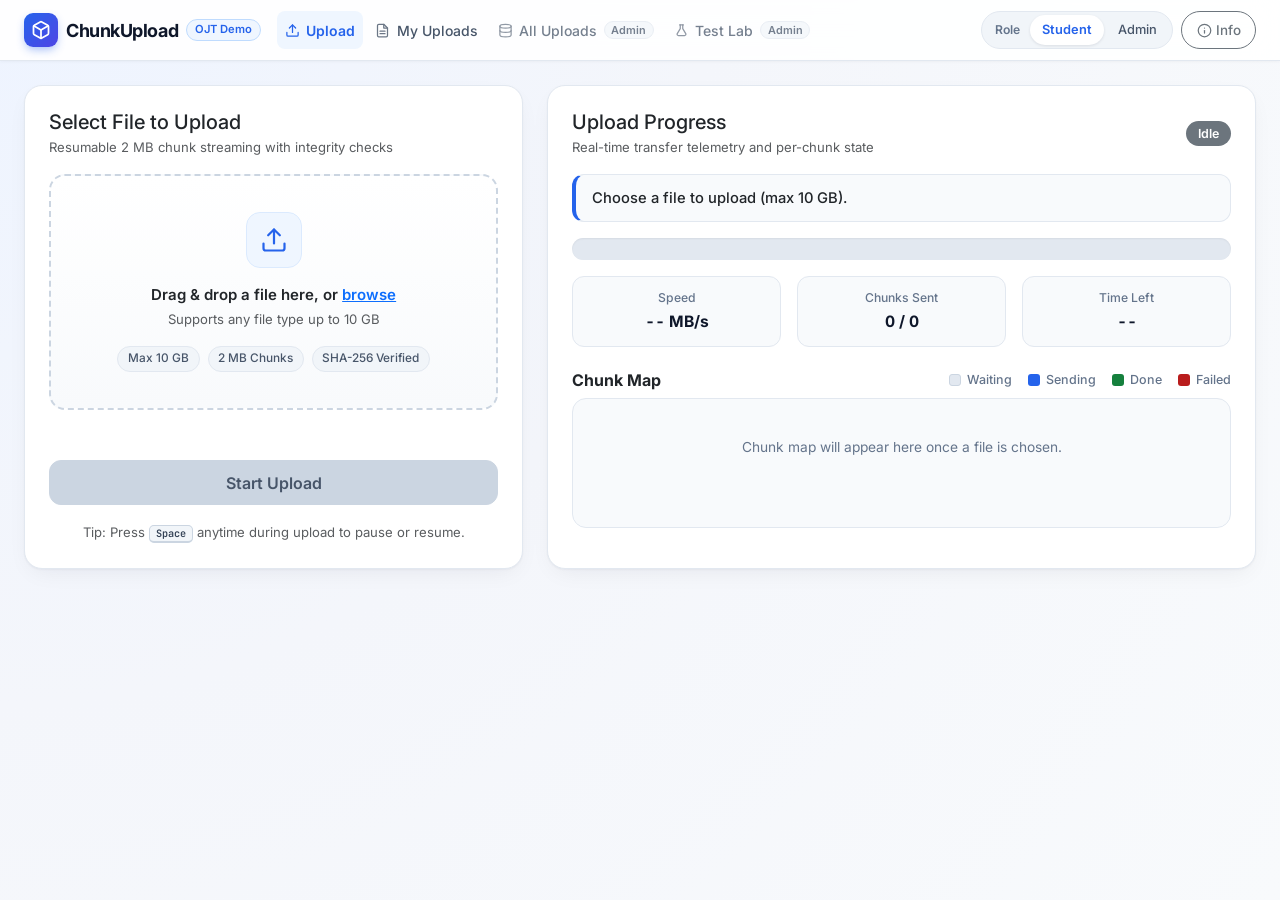
==== commit f1bd6d40: "feat: Support file uploads up to 10 GB with streaming SHA-256 and scalable chunk map" ====
--- a/frontend/index.html
+++ b/frontend/index.html
@@ -133,9 +133,9 @@
                     </svg>
                   </div>
                   <p class="mb-1 fw-semibold text-dark">Drag &amp; drop a file here, or <span class="text-primary text-decoration-underline">browse</span></p>
-                  <p class="small text-muted mb-3">Supports any file type up to 500 MB</p>
+                  <p class="small text-muted mb-3">Supports any file type up to 10 GB</p>
                   <div class="d-flex justify-content-center flex-wrap gap-2">
-                    <span class="spec-pill">Max 500 MB</span>
+                    <span class="spec-pill">Max 10 GB</span>
                     <span class="spec-pill">2 MB Chunks</span>
                     <span class="spec-pill">SHA-256 Verified</span>
                   </div>
@@ -215,7 +215,7 @@
 
               <!-- Reassuring Status Box -->
               <div id="status-box" class="status-box">
-                <div class="fw-medium text-dark" id="status-line" aria-live="polite">Choose a file to upload (max 500 MB).</div>
+                <div class="fw-medium text-dark" id="status-line" aria-live="polite">Choose a file to upload (max 10 GB).</div>
               </div>
 
               <!-- Progress Bar -->
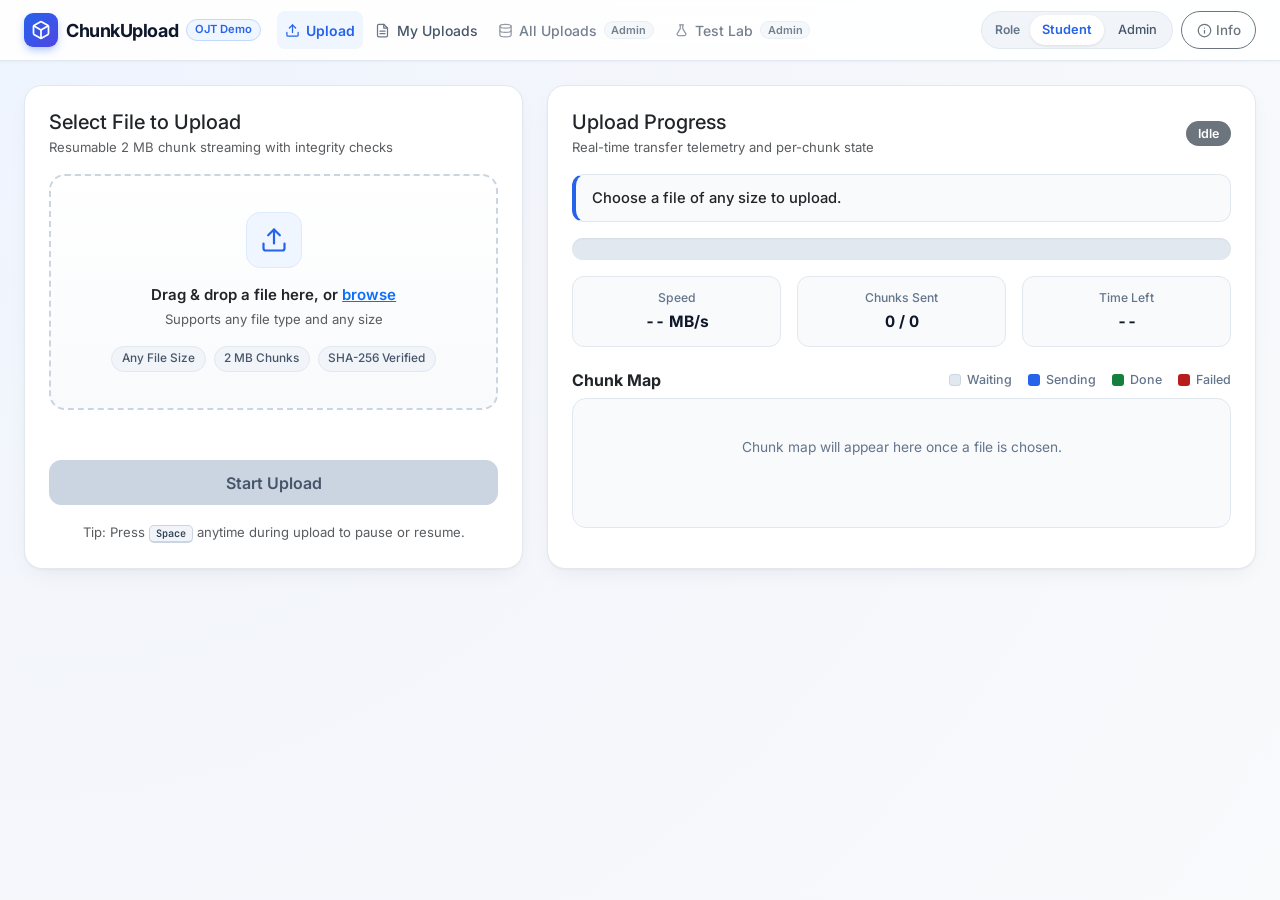
==== commit 12b4c37a: "feat: Remove file size cap to support uploading files of any size" ====
--- a/frontend/index.html
+++ b/frontend/index.html
@@ -133,9 +133,9 @@
                     </svg>
                   </div>
                   <p class="mb-1 fw-semibold text-dark">Drag &amp; drop a file here, or <span class="text-primary text-decoration-underline">browse</span></p>
-                  <p class="small text-muted mb-3">Supports any file type up to 10 GB</p>
+                  <p class="small text-muted mb-3">Supports any file type and any size</p>
                   <div class="d-flex justify-content-center flex-wrap gap-2">
-                    <span class="spec-pill">Max 10 GB</span>
+                    <span class="spec-pill">Any File Size</span>
                     <span class="spec-pill">2 MB Chunks</span>
                     <span class="spec-pill">SHA-256 Verified</span>
                   </div>
@@ -215,7 +215,7 @@
 
               <!-- Reassuring Status Box -->
               <div id="status-box" class="status-box">
-                <div class="fw-medium text-dark" id="status-line" aria-live="polite">Choose a file to upload (max 10 GB).</div>
+                <div class="fw-medium text-dark" id="status-line" aria-live="polite">Choose a file of any size to upload.</div>
               </div>
 
               <!-- Progress Bar -->
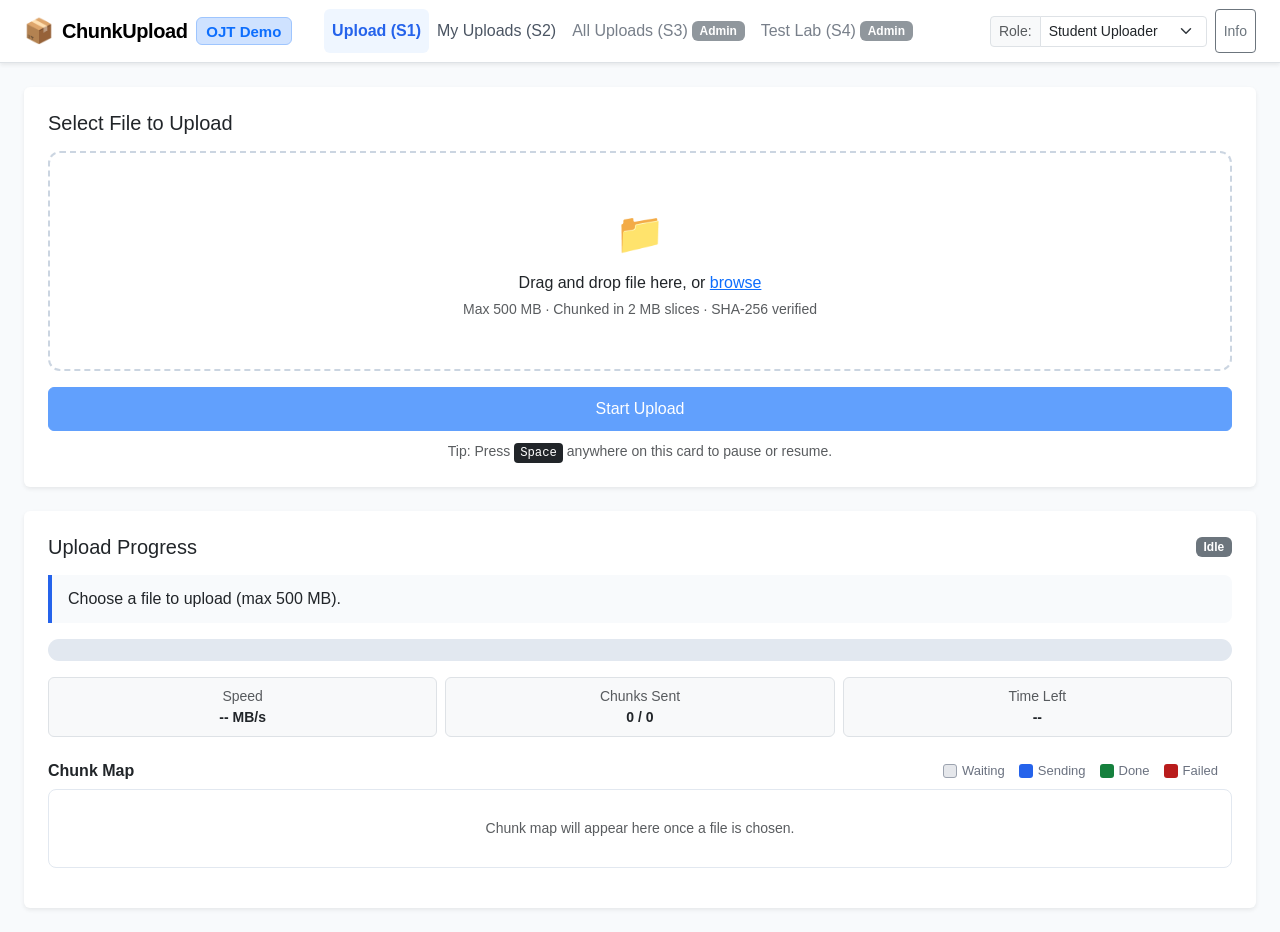
==== commit 74fbb345: "Stack upload screen cards and center dropzone" ====
--- a/frontend/index.html
+++ b/frontend/index.html
@@ -3,11 +3,7 @@
 <head>
   <meta charset="UTF-8">
   <meta name="viewport" content="width=device-width, initial-scale=1.0">
-  <title>ChunkUpload · Resumable Chunked Upload Service (PST_AD_149)</title>
-  <!-- Google Fonts: Inter & JetBrains Mono -->
-  <link rel="preconnect" href="https://fonts.googleapis.com">
-  <link rel="preconnect" href="https://fonts.gstatic.com" crossorigin>
-  <link href="https://fonts.googleapis.com/css2?family=Inter:wght@400;500;600;700&family=JetBrains+Mono:wght@400;500;600&display=swap" rel="stylesheet">
+  <title>Resumable Chunked Upload Service (PST_AD_149)</title>
   <!-- Bootstrap 5 CSS -->
   <link href="https://cdn.jsdelivr.net/npm/bootstrap@5.3.3/dist/css/bootstrap.min.css" rel="stylesheet">
   <!-- Custom Styling -->
@@ -16,73 +12,50 @@
 <body>
 
   <!-- Top Navigation Bar -->
-  <header class="app-header sticky-top">
-    <nav class="navbar navbar-expand-lg navbar-light">
-      <div class="container-fluid app-container px-3 px-lg-4">
-        <a class="navbar-brand d-flex align-items-center gap-2 me-2" href="#" onclick="App.showScreen('upload'); return false;">
-          <span class="brand-mark" aria-hidden="true">
-            <svg width="20" height="20" viewBox="0 0 24 24" fill="none" stroke="currentColor" stroke-width="2.1" stroke-linecap="round" stroke-linejoin="round">
-              <path d="M21 16V8a2 2 0 0 0-1-1.73l-7-4a2 2 0 0 0-2 0l-7 4A2 2 0 0 0 3 8v8a2 2 0 0 0 1 1.73l7 4a2 2 0 0 0 2 0l7-4A2 2 0 0 0 21 16z"/>
-              <polyline points="3.29 7 12 12 20.71 7"/>
-              <line x1="12" y1="22" x2="12" y2="12"/>
-            </svg>
-          </span>
-          <span class="navbar-brand-title">ChunkUpload</span>
-          <span class="badge badge-brand-tag">OJT Demo</span>
+  <header>
+    <nav class="navbar navbar-expand-lg navbar-light bg-white border-bottom shadow-sm">
+      <div class="container-fluid px-3 px-lg-4">
+        <a class="navbar-brand d-flex align-items-center" href="#" onclick="App.showScreen('upload'); return false;">
+          <span class="fs-4 me-2">📦</span>
+          <span class="navbar-brand-title fs-5">ChunkUpload</span>
+          <span class="badge bg-primary-subtle text-primary border border-primary-subtle ms-2">OJT Demo</span>
         </a>
 
-        <button class="navbar-toggler border-0 shadow-none" type="button" data-bs-toggle="collapse" data-bs-target="#navbarContent" aria-controls="navbarContent" aria-expanded="false" aria-label="Toggle navigation">
+        <button class="navbar-toggler" type="button" data-bs-toggle="collapse" data-bs-target="#navbarContent" aria-controls="navbarContent" aria-expanded="false" aria-label="Toggle navigation">
           <span class="navbar-toggler-icon"></span>
         </button>
 
         <div class="collapse navbar-collapse" id="navbarContent">
-          <ul class="navbar-nav me-auto mb-2 mb-lg-0 ms-lg-2 gap-1">
+          <ul class="navbar-nav me-auto mb-2 mb-lg-0 ms-lg-3">
             <li class="nav-item">
-              <a class="nav-link active" id="nav-upload" href="#" onclick="App.showScreen('upload'); return false;">
-                <svg class="nav-icon" width="15" height="15" viewBox="0 0 24 24" fill="none" stroke="currentColor" stroke-width="2" stroke-linecap="round" stroke-linejoin="round" aria-hidden="true"><path d="M21 15v4a2 2 0 0 1-2 2H5a2 2 0 0 1-2-2v-4"/><polyline points="17 8 12 3 7 8"/><line x1="12" y1="3" x2="12" y2="15"/></svg>
-                <span>Upload</span>
-                <span class="nav-code d-none d-xxl-inline-block">S1</span>
-              </a>
+              <a class="nav-link active" id="nav-upload" href="#" onclick="App.showScreen('upload'); return false;">Upload (S1)</a>
             </li>
             <li class="nav-item">
-              <a class="nav-link" id="nav-my-uploads" href="#" onclick="App.showScreen('my-uploads'); return false;">
-                <svg class="nav-icon" width="15" height="15" viewBox="0 0 24 24" fill="none" stroke="currentColor" stroke-width="2" stroke-linecap="round" stroke-linejoin="round" aria-hidden="true"><path d="M14 2H6a2 2 0 0 0-2 2v16a2 2 0 0 0 2 2h12a2 2 0 0 0 2-2V8z"/><polyline points="14 2 14 8 20 8"/><line x1="16" y1="13" x2="8" y2="13"/><line x1="16" y1="17" x2="8" y2="17"/></svg>
-                <span>My Uploads</span>
-                <span class="nav-code d-none d-xxl-inline-block">S2</span>
-              </a>
+              <a class="nav-link" id="nav-my-uploads" href="#" onclick="App.showScreen('my-uploads'); return false;">My Uploads (S2)</a>
             </li>
             <li class="nav-item">
               <a class="nav-link" id="nav-all-uploads" href="#" onclick="App.showScreen('all-uploads'); return false;">
-                <svg class="nav-icon" width="15" height="15" viewBox="0 0 24 24" fill="none" stroke="currentColor" stroke-width="2" stroke-linecap="round" stroke-linejoin="round" aria-hidden="true"><ellipse cx="12" cy="5" rx="9" ry="3"/><path d="M21 12c0 1.66-4 3-9 3s-9-1.34-9-3"/><path d="M3 5v14c0 1.66 4 3 9 3s9-1.34 9-3V5"/></svg>
-                <span>All Uploads</span>
-                <span class="nav-code d-none d-xxl-inline-block">S3</span>
-                <span class="badge badge-admin-tag">Admin</span>
+                All Uploads (S3) <span class="badge bg-secondary ms-1">Admin</span>
               </a>
             </li>
             <li class="nav-item">
               <a class="nav-link" id="nav-test-lab" href="#" onclick="App.showScreen('test-lab'); return false;">
-                <svg class="nav-icon" width="15" height="15" viewBox="0 0 24 24" fill="none" stroke="currentColor" stroke-width="2" stroke-linecap="round" stroke-linejoin="round" aria-hidden="true"><path d="M9 3h6"/><path d="M10 3v6l-5 8.5A2 2 0 0 0 6.7 20h10.6a2 2 0 0 0 1.7-2.5L14 9V3"/></svg>
-                <span>Test Lab</span>
-                <span class="nav-code d-none d-xxl-inline-block">S4</span>
-                <span class="badge badge-admin-tag">Admin</span>
+                Test Lab (S4) <span class="badge bg-secondary ms-1">Admin</span>
               </a>
             </li>
           </ul>
 
-          <!-- Role Switcher & Project Info -->
-          <div class="nav-utilities d-flex align-items-center gap-2 mt-2 mt-lg-0 flex-shrink-0">
-            <div class="role-segmented" role="group" aria-label="User role selector">
-              <span class="role-label">Role</span>
-              <button type="button" class="btn-segment active" data-role="uploader" onclick="App.handleRoleChange('uploader')">Student</button>
-              <button type="button" class="btn-segment" data-role="admin" onclick="App.handleRoleChange('admin')">Admin</button>
-              <select class="d-none" id="role-select" aria-hidden="true" tabindex="-1" onchange="App.handleRoleChange(this.value)">
+          <!-- Role Switcher & Student Attribution -->
+          <div class="d-flex align-items-center gap-2">
+            <div class="input-group input-group-sm">
+              <label class="input-group-text bg-light text-muted" for="role-select">Role:</label>
+              <select class="form-select form-select-sm" id="role-select" onchange="App.handleRoleChange(this.value)">
                 <option value="uploader">Student Uploader</option>
                 <option value="admin">Platform Admin</option>
               </select>
             </div>
-            <button type="button" class="btn btn-sm btn-outline-secondary btn-compact" data-bs-toggle="modal" data-bs-target="#aboutModal" title="About this Project">
-              <svg width="15" height="15" viewBox="0 0 24 24" fill="none" stroke="currentColor" stroke-width="2" stroke-linecap="round" stroke-linejoin="round" class="me-1" aria-hidden="true"><circle cx="12" cy="12" r="10"/><line x1="12" y1="16" x2="12" y2="12"/><line x1="12" y1="8" x2="12.01" y2="8"/></svg>
-              <span>Info</span>
+            <button class="btn btn-sm btn-outline-secondary" data-bs-toggle="modal" data-bs-target="#aboutModal" title="About this Project">
+              Info
             </button>
           </div>
         </div>
@@ -91,16 +64,14 @@
   </header>
 
   <!-- Main Container -->
-  <main class="container-fluid app-container px-3 px-lg-4 py-4" id="main-content">
+  <main class="container-fluid px-3 px-lg-4 py-4" id="main-content">
 
     <!-- Global Alert / Unfinished Upload Banner -->
-    <div id="unfinished-banner" class="alert alert-warning alert-dismissible d-none align-items-center shadow-sm mb-4 app-banner" role="alert">
+    <div id="unfinished-banner" class="alert alert-warning alert-dismissible d-none align-items-center shadow-sm" role="alert">
       <div class="d-flex align-items-center flex-grow-1 flex-wrap gap-2">
-        <span class="banner-icon text-warning-emphasis" aria-hidden="true">
-          <svg width="20" height="20" viewBox="0 0 24 24" fill="none" stroke="currentColor" stroke-width="2" stroke-linecap="round" stroke-linejoin="round"><path d="M10.29 3.86L1.82 18a2 2 0 0 0 1.71 3h16.94a2 2 0 0 0 1.71-3L13.71 3.86a2 2 0 0 0-3.42 0z"/><line x1="12" y1="9" x2="12" y2="13"/><line x1="12" y1="17" x2="12.01" y2="17"/></svg>
-        </span>
-        <span id="unfinished-banner-text" class="fw-medium">You have an unfinished upload. Choose the same file to continue.</span>
-        <button type="button" class="btn btn-sm btn-warning btn-compact ms-auto" id="btn-banner-resume" onclick="App.promptResumeUnfinished()">
+        <span class="fs-5">⚠️</span>
+        <span id="unfinished-banner-text">You have an unfinished upload. Choose the same file to continue.</span>
+        <button class="btn btn-sm btn-warning ms-auto" id="btn-banner-resume" onclick="App.promptResumeUnfinished()">
           Resume Upload
         </button>
       </div>
@@ -109,36 +80,20 @@
 
     <!-- SCREEN 1: UPLOAD (S1) -->
     <section id="screen-upload" class="app-screen">
-      <div class="row g-4 align-items-stretch">
-        <!-- Left Column: File Picker & Controls (5 cols on laptop) -->
-        <div class="col-12 col-lg-5">
-          <div class="card app-card h-100">
-            <div class="card-body p-4 d-flex flex-column">
-              <div class="d-flex justify-content-between align-items-center mb-3">
-                <div>
-                  <h1 class="card-title h5 mb-1">Select File to Upload</h1>
-                  <p class="text-muted small mb-0">Resumable 2 MB chunk streaming with integrity checks</p>
-                </div>
-              </div>
-
+      <div class="row g-4">
+        <!-- File Picker & Controls -->
+        <div class="col-12">
+          <div class="card border-0 shadow-sm">
+            <div class="card-body p-4">
+              <h1 class="card-title h5 mb-3">Select File to Upload</h1>
+              
               <!-- Dropzone -->
               <div id="dropzone" class="dropzone-area mb-3" tabindex="0" role="button" aria-label="Drop file here or click to browse">
                 <input type="file" id="file-input" class="d-none">
-                <div class="dropzone-inner">
-                  <div class="dropzone-icon-wrap mb-3" aria-hidden="true">
-                    <svg width="28" height="28" viewBox="0 0 24 24" fill="none" stroke="currentColor" stroke-width="1.9" stroke-linecap="round" stroke-linejoin="round">
-                      <path d="M21 15v4a2 2 0 0 1-2 2H5a2 2 0 0 1-2-2v-4"/>
-                      <polyline points="17 8 12 3 7 8"/>
-                      <line x1="12" y1="3" x2="12" y2="15"/>
-                    </svg>
-                  </div>
-                  <p class="mb-1 fw-semibold text-dark">Drag &amp; drop a file here, or <span class="text-primary text-decoration-underline">browse</span></p>
-                  <p class="small text-muted mb-3">Supports any file type and any size</p>
-                  <div class="d-flex justify-content-center flex-wrap gap-2">
-                    <span class="spec-pill">Any File Size</span>
-                    <span class="spec-pill">2 MB Chunks</span>
-                    <span class="spec-pill">SHA-256 Verified</span>
-                  </div>
+                <div class="py-2">
+                  <span class="fs-1 text-primary d-block mb-2">📁</span>
+                  <p class="mb-1 fw-medium text-dark">Drag and drop file here, or <span class="text-primary text-decoration-underline">browse</span></p>
+                  <small class="text-muted d-block">Max 500 MB · Chunked in 2 MB slices · SHA-256 verified</small>
                 </div>
               </div>
 
@@ -146,103 +101,93 @@
               <div id="file-validation-msg" class="alert alert-danger py-2 px-3 small d-none" role="alert"></div>
 
               <!-- File Info Card -->
-              <div id="file-info-box" class="file-details-box p-3 mb-3 d-none">
-                <div class="d-flex align-items-center justify-content-between mb-2">
-                  <h2 class="h6 mb-0 fw-bold text-dark">File Details</h2>
-                  <span class="badge bg-primary-subtle text-primary border border-primary-subtle">Ready</span>
-                </div>
-                <div class="small file-meta-list">
-                  <div class="file-meta-row">
-                    <span class="text-muted">Name</span>
-                    <span class="fw-semibold text-truncate ms-2" style="max-width: 220px;" id="info-file-name">--</span>
-                  </div>
-                  <div class="file-meta-row">
-                    <span class="text-muted">Size</span>
-                    <span class="fw-semibold tabular-nums" id="info-file-size">--</span>
-                  </div>
-                  <div class="file-meta-row">
-                    <span class="text-muted">Chunks (2 MB each)</span>
-                    <span class="fw-semibold tabular-nums" id="info-chunk-count">--</span>
-                  </div>
-                  <div class="file-meta-row mb-0">
-                    <span class="text-muted">File SHA-256</span>
-                    <span class="d-flex align-items-center gap-1">
-                      <span class="checksum-code" id="info-file-hash">Calculating…</span>
-                      <button type="button" class="btn btn-sm btn-link p-1 text-decoration-none btn-icon-copy" id="btn-copy-hash" title="Copy full SHA-256" aria-label="Copy full SHA-256" onclick="App.copyFullHash()">
-                        <svg width="15" height="15" viewBox="0 0 24 24" fill="none" stroke="currentColor" stroke-width="2" stroke-linecap="round" stroke-linejoin="round"><rect x="9" y="9" width="13" height="13" rx="2" ry="2"/><path d="M5 15H4a2 2 0 0 1-2-2V4a2 2 0 0 1 2-2h9a2 2 0 0 1 2 2v1"/></svg>
-                      </button>
+              <div id="file-info-box" class="border rounded-3 p-3 bg-light mb-3 d-none">
+                <h2 class="h6 mb-2 fw-bold text-dark">File Details</h2>
+                <div class="small">
+                  <div class="d-flex justify-content-between mb-1">
+                    <span class="text-muted">Name:</span>
+                    <span class="fw-semibold text-truncate ms-2" style="max-width: 200px;" id="info-file-name">--</span>
+                  </div>
+                  <div class="d-flex justify-content-between mb-1">
+                    <span class="text-muted">Size:</span>
+                    <span class="fw-semibold" id="info-file-size">--</span>
+                  </div>
+                  <div class="d-flex justify-content-between mb-1">
+                    <span class="text-muted">Chunks (2 MB each):</span>
+                    <span class="fw-semibold" id="info-chunk-count">--</span>
+                  </div>
+                  <div class="d-flex justify-content-between align-items-center mb-0">
+                    <span class="text-muted">File SHA-256:</span>
+                    <span class="d-flex align-items-center">
+                      <span class="checksum-code me-1" id="info-file-hash">Calculating…</span>
+                      <button class="btn btn-sm btn-link p-0 text-decoration-none" id="btn-copy-hash" title="Copy full SHA-256" onclick="App.copyFullHash()">📋</button>
                     </span>
                   </div>
                 </div>
               </div>
 
               <!-- Upload Action Controls -->
-              <div class="mt-auto pt-2">
-                <div class="d-flex flex-wrap gap-2" id="upload-controls">
-                  <button type="button" id="btn-start" class="btn btn-primary btn-action flex-grow-1" disabled onclick="App.startUpload()">
-                    <span>Start Upload</span>
-                  </button>
-                  <button type="button" id="btn-pause" class="btn btn-warning btn-action flex-grow-1 d-none" onclick="App.pauseUpload()">
-                    <span>Pause</span>
-                  </button>
-                  <button type="button" id="btn-resume" class="btn btn-success btn-action flex-grow-1 d-none" onclick="App.resumeUpload()">
-                    <span>Resume</span>
-                  </button>
-                  <button type="button" id="btn-cancel" class="btn btn-outline-danger btn-action flex-grow-1 d-none" onclick="App.cancelUpload()">
-                    <span>Cancel</span>
-                  </button>
-                </div>
-
-                <div class="mt-3 text-center">
-                  <small class="text-muted">Tip: Press <kbd>Space</kbd> anytime during upload to pause or resume.</small>
-                </div>
-              </div>
-            </div>
-          </div>
-        </div>
-
-        <!-- Right Column: Progress & Chunk Map (7 cols on laptop) -->
-        <div class="col-12 col-lg-7">
-          <div class="card app-card h-100" id="upload-status-card">
-            <div class="card-body p-4 d-flex flex-column">
+              <div class="d-flex flex-wrap gap-2" id="upload-controls">
+                <button id="btn-start" class="btn btn-primary flex-grow-1" disabled onclick="App.startUpload()">
+                  <span>Start Upload</span>
+                </button>
+                <button id="btn-pause" class="btn btn-warning flex-grow-1 d-none" onclick="App.pauseUpload()">
+                  <span>Pause</span>
+                </button>
+                <button id="btn-resume" class="btn btn-success flex-grow-1 d-none" onclick="App.resumeUpload()">
+                  <span>Resume</span>
+                </button>
+                <button id="btn-cancel" class="btn btn-outline-danger flex-grow-1 d-none" onclick="App.cancelUpload()">
+                  <span>Cancel</span>
+                </button>
+              </div>
+
+              <div class="mt-2 text-center">
+                <small class="text-muted">Tip: Press <kbd>Space</kbd> anywhere on this card to pause or resume.</small>
+              </div>
+            </div>
+          </div>
+        </div>
+
+        <!-- Progress & Chunk Map -->
+        <div class="col-12">
+          <div class="card border-0 shadow-sm" id="upload-status-card" tabindex="0">
+            <div class="card-body p-4">
               <div class="d-flex justify-content-between align-items-center mb-3">
-                <div>
-                  <h2 class="card-title h5 mb-1">Upload Progress</h2>
-                  <p class="text-muted small mb-0">Real-time transfer telemetry and per-chunk state</p>
-                </div>
-                <span id="badge-upload-status" class="badge status-pill bg-secondary">Idle</span>
+                <h2 class="card-title h5 mb-0">Upload Progress</h2>
+                <span id="badge-upload-status" class="badge bg-secondary">Idle</span>
               </div>
 
               <!-- Reassuring Status Box -->
               <div id="status-box" class="status-box">
-                <div class="fw-medium text-dark" id="status-line" aria-live="polite">Choose a file of any size to upload.</div>
+                <div class="fw-medium text-dark" id="status-line" aria-live="polite">Choose a file to upload (max 500 MB).</div>
               </div>
 
               <!-- Progress Bar -->
               <div class="mb-3">
                 <div class="progress" role="progressbar" aria-valuenow="0" aria-valuemin="0" aria-valuemax="100">
-                  <div class="progress-bar tabular-nums" id="progress-bar-fill" style="width: 0%;">0%</div>
+                  <div class="progress-bar" id="progress-bar-fill" style="width: 0%;">0%</div>
                 </div>
               </div>
 
               <!-- Metrics Row -->
-              <div class="row g-2 g-sm-3 text-center small mb-4">
+              <div class="row g-2 text-center small mb-4">
                 <div class="col-4">
-                  <div class="metric-tile h-100">
-                    <span class="metric-label">Speed</span>
-                    <strong class="metric-value tabular-nums" id="metric-speed">-- MB/s</strong>
+                  <div class="border rounded p-2 bg-light">
+                    <span class="text-muted d-block">Speed</span>
+                    <strong id="metric-speed">-- MB/s</strong>
                   </div>
                 </div>
                 <div class="col-4">
-                  <div class="metric-tile h-100">
-                    <span class="metric-label">Chunks Sent</span>
-                    <strong class="metric-value tabular-nums" id="metric-chunks">0 / 0</strong>
+                  <div class="border rounded p-2 bg-light">
+                    <span class="text-muted d-block">Chunks Sent</span>
+                    <strong id="metric-chunks">0 / 0</strong>
                   </div>
                 </div>
                 <div class="col-4">
-                  <div class="metric-tile h-100">
-                    <span class="metric-label">Time Left</span>
-                    <strong class="metric-value tabular-nums" id="metric-eta">--</strong>
+                  <div class="border rounded p-2 bg-light">
+                    <span class="text-muted d-block">Time Left</span>
+                    <strong id="metric-eta">--</strong>
                   </div>
                 </div>
               </div>
@@ -250,7 +195,7 @@
               <!-- Chunk Map Header & Legend -->
               <div class="d-flex justify-content-between align-items-center flex-wrap gap-2 mb-2">
                 <h3 class="h6 mb-0 fw-bold">Chunk Map</h3>
-                <div class="d-flex align-items-center flex-wrap gap-3">
+                <div class="d-flex align-items-center flex-wrap">
                   <span class="legend-item"><span class="legend-swatch" style="background-color: var(--color-waiting-fill); border: 1px solid var(--color-waiting-border);"></span>Waiting</span>
                   <span class="legend-item"><span class="legend-swatch" style="background-color: var(--color-primary);"></span>Sending</span>
                   <span class="legend-item"><span class="legend-swatch" style="background-color: var(--color-done);"></span>Done</span>
@@ -259,29 +204,21 @@
               </div>
 
               <!-- Chunk Grid -->
-              <div class="chunk-map-container mb-3 flex-grow-1" aria-hidden="true">
+              <div class="chunk-map-container mb-3" aria-hidden="true">
                 <div class="chunk-grid" id="chunk-grid">
-                  <div class="chunk-empty-state">Chunk map will appear here once a file is chosen.</div>
+                  <div class="text-muted small py-3 w-100 text-center">Chunk map will appear here once a file is chosen.</div>
                 </div>
               </div>
 
               <!-- Checksum Success / Download Box -->
-              <div id="completion-box" class="alert alert-success completion-card d-none mb-0" role="alert">
-                <div class="d-flex align-items-start gap-2 mb-2">
-                  <span class="completion-check-icon" aria-hidden="true">
-                    <svg width="20" height="20" viewBox="0 0 24 24" fill="none" stroke="currentColor" stroke-width="2.4" stroke-linecap="round" stroke-linejoin="round"><polyline points="20 6 9 17 4 12"/></svg>
-                  </span>
-                  <div>
-                    <h4 class="alert-heading h6 fw-bold mb-1">Upload Complete · Checksum Verified</h4>
-                    <p class="small mb-0 text-success-emphasis">All chunks merged in sequential order on the server. The merged SHA-256 matches your original file.</p>
-                  </div>
-                </div>
-                <div class="d-flex flex-wrap gap-2 align-items-center mt-2">
-                  <a href="#" id="btn-download-file" class="btn btn-sm btn-success btn-compact" download>
-                    <svg width="15" height="15" viewBox="0 0 24 24" fill="none" stroke="currentColor" stroke-width="2" stroke-linecap="round" stroke-linejoin="round" class="me-1" aria-hidden="true"><path d="M21 15v4a2 2 0 0 1-2 2H5a2 2 0 0 1-2-2v-4"/><polyline points="7 10 12 15 17 10"/><line x1="12" y1="15" x2="12" y2="3"/></svg>
-                    <span>Download Merged File</span>
+              <div id="completion-box" class="alert alert-success d-none mb-0" role="alert">
+                <h4 class="alert-heading h6 fw-bold mb-1">🎉 Upload Complete · Checksum Verified ✓</h4>
+                <p class="small mb-2 text-success-emphasis">All chunks merged in sequential order on the server. The merged file SHA-256 matches your original file exactly.</p>
+                <div class="d-flex flex-wrap gap-2 align-items-center">
+                  <a href="#" id="btn-download-file" class="btn btn-sm btn-success" download>
+                    📥 Download Merged File
                   </a>
-                  <button type="button" class="btn btn-sm btn-outline-success btn-compact" onclick="App.resetUploadForm()">
+                  <button class="btn btn-sm btn-outline-success" onclick="App.resetUploadForm()">
                     Upload Another File
                   </button>
                 </div>
@@ -295,19 +232,19 @@
 
     <!-- SCREEN 2: MY UPLOADS (S2) -->
     <section id="screen-my-uploads" class="app-screen d-none">
-      <div class="card app-card">
+      <div class="card border-0 shadow-sm">
         <div class="card-body p-4">
-          <div class="d-flex justify-content-between align-items-center flex-wrap gap-2 mb-3">
+          <div class="d-flex justify-content-between align-items-center mb-3">
             <div>
               <h1 class="h5 mb-1">My Browser Uploads</h1>
-              <p class="text-muted small mb-0">Saved in your browser's localStorage. Resume any unfinished upload by selecting the same file.</p>
-            </div>
-            <button type="button" class="btn btn-sm btn-outline-secondary btn-compact" onclick="App.renderMyUploads()">Refresh</button>
-          </div>
-
-          <div class="table-responsive app-table-wrap">
-            <table class="table table-hover align-middle app-table mb-0">
-              <thead>
+              <p class="text-muted small mb-0">Saved in browser's localStorage. You can resume any unfinished upload by selecting the same file.</p>
+            </div>
+            <button class="btn btn-sm btn-outline-secondary" onclick="App.renderMyUploads()">Refresh</button>
+          </div>
+
+          <div class="table-responsive">
+            <table class="table table-hover align-middle">
+              <thead class="table-light">
                 <tr>
                   <th>File Name</th>
                   <th>Size</th>
@@ -318,7 +255,7 @@
                 </tr>
               </thead>
               <tbody id="my-uploads-tbody">
-                <tr><td colspan="6" class="text-center py-5 text-muted">No uploads recorded in this browser yet.</td></tr>
+                <tr><td colspan="6" class="text-center py-4 text-muted">No uploads recorded in this browser yet.</td></tr>
               </tbody>
             </table>
           </div>
@@ -328,32 +265,24 @@
 
     <!-- SCREEN 3: ALL UPLOADS (S3 - ADMIN) -->
     <section id="screen-all-uploads" class="app-screen d-none">
-      <div class="card app-card">
+      <div class="card border-0 shadow-sm">
         <div class="card-body p-4">
           <div class="d-flex justify-content-between align-items-center mb-3 flex-wrap gap-2">
             <div>
               <h1 class="h5 mb-1">Server Upload Sessions (Admin)</h1>
-              <p class="text-muted small mb-0">All upload sessions stored on disk in <code>storage/</code>.</p>
-            </div>
-            <div class="d-flex align-items-center gap-2 flex-wrap">
-              <span class="badge storage-summary-pill" id="admin-storage-summary">
+              <p class="text-muted small mb-0">All upload sessions stored on disk in <code class="text-dark">storage/</code>.</p>
+            </div>
+            <div class="d-flex align-items-center gap-2">
+              <span class="badge bg-info-subtle text-info-emphasis border border-info-subtle px-3 py-2" id="admin-storage-summary">
                 Storage: 0.0 MB
               </span>
-              <button type="button" class="btn btn-sm btn-outline-secondary btn-compact" onclick="App.loadAdminUploads()">Refresh</button>
-            </div>
-          </div>
-
-          <!-- Role notice shown when not Platform Admin -->
-          <div id="admin-role-guard-all" class="alert alert-light border d-none align-items-center justify-content-between flex-wrap gap-2 mb-3" role="status">
-            <div class="small text-muted">
-              <strong class="text-dark">Admin Role Required:</strong> Switch role to <strong>Platform Admin</strong> to manage server sessions.
-            </div>
-            <button type="button" class="btn btn-sm btn-primary btn-compact" onclick="App.switchToAdmin()">Switch to Platform Admin</button>
-          </div>
-
-          <div class="table-responsive app-table-wrap">
-            <table class="table table-hover align-middle app-table mb-0">
-              <thead>
+              <button class="btn btn-sm btn-outline-secondary" onclick="App.loadAdminUploads()">Refresh</button>
+            </div>
+          </div>
+
+          <div class="table-responsive">
+            <table class="table table-hover align-middle">
+              <thead class="table-light">
                 <tr>
                   <th>Upload ID</th>
                   <th>File Name</th>
@@ -366,7 +295,7 @@
                 </tr>
               </thead>
               <tbody id="admin-uploads-tbody">
-                <tr><td colspan="8" class="text-center py-5 text-muted">Loading uploads from server…</td></tr>
+                <tr><td colspan="8" class="text-center py-4 text-muted">Loading uploads from server…</td></tr>
               </tbody>
             </table>
           </div>
@@ -376,92 +305,84 @@
 
     <!-- SCREEN 4: TEST LAB (S4 - ADMIN) -->
     <section id="screen-test-lab" class="app-screen d-none">
-      <div class="card app-card">
+      <div class="card border-0 shadow-sm">
         <div class="card-body p-4">
-          <div class="mb-3">
-            <h1 class="h5 mb-1">Reliability Test Lab (Admin)</h1>
-            <p class="text-muted small mb-0">Simulate unreliable networks with forced chunk dropouts to verify auto-retry with exponential backoff and resume capabilities.</p>
-          </div>
+          <h1 class="h5 mb-1">Reliability Test Lab (Admin)</h1>
+          <p class="text-muted small mb-3">Simulate unreliable networks with forced chunk dropouts to verify auto-retry with exponential backoff and resume capabilities.</p>
 
           <div class="row g-4">
             <!-- Test Settings Column (4 cols) -->
             <div class="col-12 col-lg-4">
-              <div class="test-config-panel p-3 p-lg-4 h-100">
+              <div class="border rounded-3 p-3 bg-light">
                 <h2 class="h6 fw-bold mb-3">Network Drop Simulation</h2>
 
                 <div class="mb-3">
-                  <label for="fail-rate-slider" class="form-label d-flex justify-content-between align-items-center small fw-medium">
-                    <span>Simulated Chunk Failure Rate</span>
-                    <span class="badge bg-primary-subtle text-primary tabular-nums" id="fail-rate-val">0%</span>
+                  <label for="fail-rate-slider" class="form-label d-flex justify-content-between small fw-medium">
+                    <span>Simulated Chunk Failure Rate:</span>
+                    <strong class="text-primary" id="fail-rate-val">0%</strong>
                   </label>
                   <input type="range" class="form-range" id="fail-rate-slider" min="0" max="50" step="5" value="0" oninput="App.updateFlakySettings()">
-                  <small class="text-muted d-block">Chunk requests fail randomly at this rate to test automatic retry.</small>
+                  <small class="text-muted">Chunk requests will randomly fail at this percentage to test automatic retry.</small>
                 </div>
 
                 <div class="mb-3">
-                  <label class="form-label small fw-medium d-block">Kill Connection at % (Mid-Upload)</label>
-                  <div class="kill-at-segmented" role="group" aria-label="Kill connection threshold">
-                    <button type="button" class="btn-segment active" data-kill="0" onclick="App.setKillAt('0')">Off</button>
-                    <button type="button" class="btn-segment" data-kill="25" onclick="App.setKillAt('25')">25%</button>
-                    <button type="button" class="btn-segment" data-kill="50" onclick="App.setKillAt('50')">50%</button>
-                    <button type="button" class="btn-segment" data-kill="75" onclick="App.setKillAt('75')">75%</button>
-                  </div>
-                  <select class="d-none" id="kill-at-select" aria-hidden="true" tabindex="-1" onchange="App.updateFlakySettings()">
+                  <label for="kill-at-select" class="form-label small fw-medium">Kill Connection at % (Mid-Upload):</label>
+                  <select class="form-select form-select-sm" id="kill-at-select" onchange="App.updateFlakySettings()">
                     <option value="0">Disabled (normal flow)</option>
                     <option value="25">Kill connection at 25%</option>
                     <option value="50">Kill connection at 50%</option>
                     <option value="75">Kill connection at 75%</option>
                   </select>
-                  <small class="text-muted d-block mt-1">Server drops the connection once at this threshold to test mid-upload survival.</small>
+                  <small class="text-muted">Server drops the connection once at this threshold to test mid-upload survival.</small>
                 </div>
 
                 <div class="mb-3">
-                  <label for="test-runs-count" class="form-label small fw-medium">Number of Test Runs (1–30)</label>
+                  <label for="test-runs-count" class="form-label small fw-medium">Number of Test Runs (1–30):</label>
                   <input type="number" class="form-control form-control-sm" id="test-runs-count" min="1" max="30" value="1">
-                  <small class="text-muted d-block mt-1">Batch test reliability over repeated network dropouts.</small>
-                </div>
-
-                <hr class="my-3">
+                  <small class="text-muted">Batch test reliability over repeated network dropouts.</small>
+                </div>
+
+                <hr>
 
                 <h3 class="h6 fw-bold mb-2">Run Test with Synthetic Payload</h3>
                 <p class="small text-muted mb-2">Select payload size to launch the test run(s):</p>
-                <div class="d-flex flex-wrap gap-2">
-                  <button type="button" class="btn btn-sm btn-outline-primary btn-compact" onclick="App.runTestLabBatch(5)">5 MB (3 chunks)</button>
-                  <button type="button" class="btn btn-sm btn-outline-primary btn-compact" onclick="App.runTestLabBatch(20)">20 MB (10 chunks)</button>
-                  <button type="button" class="btn btn-sm btn-outline-primary btn-compact" onclick="App.runTestLabBatch(50)">50 MB (25 chunks)</button>
+                <div class="d-flex flex-wrap gap-2 mb-3">
+                  <button class="btn btn-sm btn-outline-primary" onclick="App.runTestLabBatch(5)">5 MB (3 chunks)</button>
+                  <button class="btn btn-sm btn-outline-primary" onclick="App.runTestLabBatch(20)">20 MB (10 chunks)</button>
+                  <button class="btn btn-sm btn-outline-primary" onclick="App.runTestLabBatch(50)">50 MB (25 chunks)</button>
                 </div>
               </div>
             </div>
 
             <!-- Test Results Column (8 cols) -->
             <div class="col-12 col-lg-8">
-              <div class="test-results-panel p-3 p-lg-4 h-100 d-flex flex-column">
-                <div class="d-flex justify-content-between align-items-center mb-3 flex-wrap gap-2">
+              <div class="border rounded-3 p-3 bg-white">
+                <div class="d-flex justify-content-between align-items-center mb-2">
                   <h2 class="h6 fw-bold mb-0">Test Run Execution History</h2>
-                  <button type="button" class="btn btn-sm btn-outline-secondary btn-compact" onclick="App.clearTestRuns()">Clear History</button>
-                </div>
-
-                <div class="table-responsive app-table-wrap flex-grow-1">
-                  <table class="table table-sm table-hover align-middle app-table mb-0">
-                    <thead>
+                  <button class="btn btn-sm btn-outline-secondary" onclick="App.clearTestRuns()">Clear History</button>
+                </div>
+
+                <div class="table-responsive">
+                  <table class="table table-sm table-bordered align-middle mb-0">
+                    <thead class="table-light">
                       <tr>
                         <th>Run #</th>
                         <th>File / Size</th>
                         <th>Fail Rate</th>
                         <th>Retries</th>
-                        <th>Resumed</th>
-                        <th>Checksum</th>
+                        <th>Resumed ✓</th>
+                        <th>Checksum ✓/✗</th>
                         <th>Time</th>
                       </tr>
                     </thead>
                     <tbody id="test-runs-tbody">
-                      <tr><td colspan="7" class="text-center py-4 text-muted">No test runs executed yet. Choose a synthetic payload size to start a test.</td></tr>
+                      <tr><td colspan="7" class="text-center py-3 text-muted">No test runs executed yet. Generate a test file and start an upload to test.</td></tr>
                     </tbody>
                   </table>
                 </div>
 
-                <div id="test-summary-pill" class="mt-3 p-2 px-3 bg-light border rounded small d-none">
-                  <span id="test-summary-text" class="fw-medium">Summary: 0 / 0 resumed · 0 / 0 checksum ✓</span>
+                <div id="test-summary-pill" class="mt-3 p-2 bg-light border rounded small d-none">
+                  <span id="test-summary-text">Summary: 0 / 0 resumed · 0 / 0 checksum ✓</span>
                 </div>
               </div>
             </div>
@@ -476,30 +397,30 @@
   <!-- Project Info Modal -->
   <div class="modal fade" id="aboutModal" tabindex="-1" aria-labelledby="aboutModalLabel" aria-hidden="true">
     <div class="modal-dialog modal-dialog-centered">
-      <div class="modal-content border-0 shadow-lg">
-        <div class="modal-header border-bottom">
-          <h5 class="modal-title fw-bold" id="aboutModalLabel">Resumable Chunked Upload Service</h5>
+      <div class="modal-content">
+        <div class="modal-header">
+          <h5 class="modal-title" id="aboutModalLabel">Resumable Chunked Upload Service</h5>
           <button type="button" class="btn-close" data-bs-dismiss="modal" aria-label="Close"></button>
         </div>
         <div class="modal-body small">
-          <h6 class="fw-bold text-primary">OJT College Project (PST_AD_149)</h6>
-          <p class="text-muted">This service allows large file uploads over unreliable connections by splitting files into 2 MB chunks, retrying failed chunks with exponential backoff, and verifying final file integrity via SHA-256.</p>
-
-          <h6 class="mt-3 fw-bold">Team Roles</h6>
-          <ul class="mb-3">
+          <h6>OJT College Project (PST_AD_149)</h6>
+          <p>This service allows large file uploads over unreliable connections by splitting files into 2 MB chunks, retrying failed chunks with exponential backoff, and verifying final file integrity via SHA-256.</p>
+          
+          <h6 class="mt-3">Team Roles:</h6>
+          <ul>
             <li><strong>Ritik Saini (Backend):</strong> Flask server, UploadSession storage, chunk merge in order, whole-file SHA-256 check, admin endpoints, pytest test suite.</li>
             <li><strong>Kanish (Frontend):</strong> uploader.js, hash.js, store.js, Bootstrap 5 UI, chunk map, test lab, and resume integration.</li>
           </ul>
 
-          <h6 class="mt-3 fw-bold">Key Design Concepts</h6>
-          <ul class="mb-0">
+          <h6 class="mt-3">Key Design Concepts:</h6>
+          <ul>
             <li><strong>Idempotency:</strong> Resending the same chunk safely overwrites without duplication.</li>
             <li><strong>Sequential Chunking:</strong> Uploads chunk-by-chunk to reduce memory and connection overhead.</li>
             <li><strong>Local State vs Server Truth:</strong> localStorage remembers sessions, but the server is the ultimate source of truth for received chunks.</li>
           </ul>
         </div>
-        <div class="modal-footer border-top">
-          <button type="button" class="btn btn-secondary btn-sm btn-compact" data-bs-dismiss="modal">Close</button>
+        <div class="modal-footer">
+          <button type="button" class="btn btn-secondary btn-sm" data-bs-dismiss="modal">Close</button>
         </div>
       </div>
     </div>
--- a/frontend/css/style.css
+++ b/frontend/css/style.css
@@ -1,430 +1,119 @@
-/*
+/* 
  * Resumable/Chunked Upload Service - Stylesheet
- * Modern SaaS / Developer Tool UI with WCAG-friendly contrast,
- * tabular metrics, crisp select controls, and responsive polish.
+ * Custom CSS adhering to PRD specifications:
+ * - Color Palette: Primary #2563EB, Done #15803D, Warning #B45309, Failed #B91C1C, Waiting #E5E7EB
+ * - Minimum 44x44px touch targets
+ * - Responsive breakpoints: <576px, 576-991px, >=992px
  */
 
 :root {
   --color-primary: #2563eb;
   --color-primary-hover: #1d4ed8;
-  --color-primary-soft: #eff6ff;
-  --color-bg: #f4f6fb;
-  --color-surface: #ffffff;
-  --color-border: #e2e8f0;
-  --color-text: #0f172a;
-  --color-muted: #64748b;
+  --color-text: #1f2937;
+  --color-muted: #6b7280;
   --color-done: #15803d;
   --color-warning: #b45309;
   --color-failed: #b91c1c;
-  --color-waiting-fill: #e2e8f0;
-  --color-waiting-border: #cbd5e1;
-  --shadow-card: 0 1px 2px rgba(15, 23, 42, 0.04), 0 8px 24px -8px rgba(15, 23, 42, 0.08);
-  --shadow-card-hover: 0 2px 6px rgba(15, 23, 42, 0.06), 0 12px 28px -8px rgba(37, 99, 235, 0.12);
+  --color-waiting-fill: #e5e7eb;
+  --color-waiting-border: #9ca3af;
 }
 
 body {
-  font-family: "Inter", -apple-system, BlinkMacSystemFont, "Segoe UI", Roboto, "Helvetica Neue", Arial, sans-serif;
-  font-size: 15px;
-  line-height: 1.5;
+  font-family: -apple-system, BlinkMacSystemFont, "Segoe UI", Roboto, "Helvetica Neue", Arial, sans-serif;
+  font-size: 16px;
   color: var(--color-text);
-  background: radial-gradient(circle at top left, #eef4ff 0%, var(--color-bg) 45%, #f8fafc 100%);
+  background-color: #f8fafc;
   margin: 0;
   padding: 0;
   min-height: 100vh;
-  -webkit-font-smoothing: antialiased;
-}
-
-.tabular-nums {
-  font-variant-numeric: tabular-nums;
-}
-
-.app-container {
-  max-width: 1280px;
-  margin-inline: auto;
-}
-
-code, kbd, .checksum-code {
-  font-family: "JetBrains Mono", ui-monospace, SFMono-Regular, Menlo, Monaco, Consolas, monospace;
-}
-
-kbd {
-  background-color: #f1f5f9;
-  color: #334155;
-  border: 1px solid #cbd5e1;
-  border-bottom-width: 2px;
-  border-radius: 5px;
-  padding: 1px 6px;
-  font-size: 0.78em;
-  font-weight: 600;
 }
 
 /* Header & Navigation */
-.app-header {
-  background-color: rgba(255, 255, 255, 0.9);
-  backdrop-filter: blur(12px);
-  -webkit-backdrop-filter: blur(12px);
-  border-bottom: 1px solid var(--color-border);
-  box-shadow: 0 1px 3px rgba(15, 23, 42, 0.04);
-  z-index: 1020;
-}
-
-.brand-mark {
-  width: 34px;
-  height: 34px;
-  border-radius: 9px;
-  background: linear-gradient(135deg, #2563eb 0%, #4f46e5 100%);
-  color: #ffffff;
-  display: inline-flex;
-  align-items: center;
-  justify-content: center;
-  box-shadow: 0 4px 10px -2px rgba(37, 99, 235, 0.45);
-}
-
 .navbar-brand-title {
   font-weight: 700;
-  font-size: 1.125rem;
-  letter-spacing: -0.025em;
-  color: var(--color-text);
-}
-
-.badge-brand-tag {
-  background-color: var(--color-primary-soft);
-  color: var(--color-primary);
-  border: 1px solid #bfdbfe;
-  font-weight: 600;
-  font-size: 0.7rem;
-  padding: 0.25rem 0.5rem;
-  border-radius: 999px;
+  letter-spacing: -0.02em;
 }
 
 .nav-link {
   font-weight: 500;
-  font-size: 0.875rem;
-  color: #475569;
-  padding: 0.4rem 0.65rem;
-  border-radius: 8px;
-  min-height: 38px;
-  display: inline-flex;
-  align-items: center;
-  gap: 0.4rem;
-  transition: background-color 0.15s ease, color 0.15s ease;
-  white-space: nowrap;
-}
-
-.nav-link:hover {
-  color: var(--color-text);
-  background-color: #f1f5f9;
+  color: #4b5563;
+  padding: 0.5rem 1rem;
+  border-radius: 6px;
+  min-height: 44px;
+  display: flex;
+  align-items: center;
 }
 
 .nav-link.active {
   color: var(--color-primary) !important;
   font-weight: 600;
-  background-color: var(--color-primary-soft);
-}
-
-.nav-icon {
-  flex-shrink: 0;
-  opacity: 0.8;
-}
-
-.nav-link.active .nav-icon {
-  opacity: 1;
-}
-
-.nav-code {
-  font-size: 0.72rem;
-  font-weight: 600;
-  color: #64748b;
-  background-color: rgba(148, 163, 184, 0.16);
-  padding: 0.08rem 0.38rem;
-  border-radius: 4px;
-}
-
-.nav-link.active .nav-code {
-  color: var(--color-primary);
-  background-color: rgba(37, 99, 235, 0.12);
-}
-
-.badge-admin-tag {
-  background-color: #f1f5f9;
-  color: #475569;
-  border: 1px solid #e2e8f0;
-  font-size: 0.68rem;
-  font-weight: 600;
-  padding: 0.18rem 0.42rem;
-  border-radius: 999px;
-}
-
-/* Segmented Controls (Role Switcher & Test Lab Kill-At) */
-.role-segmented,
-.kill-at-segmented {
-  display: inline-flex;
-  align-items: center;
-  background-color: #f1f5f9;
-  border: 1px solid var(--color-border);
-  border-radius: 999px;
-  padding: 3px;
-  gap: 2px;
-  height: 38px;
-}
-
-.kill-at-segmented {
-  display: flex;
-  width: 100%;
-}
-
-.role-label {
-  font-size: 0.76rem;
-  font-weight: 600;
-  color: var(--color-muted);
-  margin: 0;
-  padding: 0 0.5rem 0 0.65rem;
-  white-space: nowrap;
-}
-
-.btn-segment {
-  border: 0;
-  background: transparent;
-  color: #475569;
-  font-size: 0.8rem;
-  font-weight: 500;
-  padding: 0.25rem 0.75rem;
-  border-radius: 999px;
-  height: 30px;
-  line-height: 1;
-  white-space: nowrap;
-  cursor: pointer;
-  transition: background-color 0.15s ease, color 0.15s ease, box-shadow 0.15s ease;
-}
-
-.kill-at-segmented .btn-segment {
-  flex: 1 1 0;
-}
-
-.btn-segment:hover {
-  color: var(--color-text);
-}
-
-.btn-segment.active {
-  background-color: #ffffff;
-  color: var(--color-primary);
-  font-weight: 600;
-  box-shadow: 0 1px 3px rgba(15, 23, 42, 0.1);
-}
-
-/* Buttons */
-.btn {
+  background-color: #eff6ff;
+}
+
+/* Touch Targets & Accessibility */
+button, .btn {
+  min-height: 44px;
   display: inline-flex;
   align-items: center;
   justify-content: center;
   font-weight: 500;
-  border-radius: 10px;
   transition: all 0.15s ease-in-out;
-}
-
-.btn-action {
-  min-height: 44px;
-  font-weight: 600;
-  padding: 0.6rem 1.15rem;
-  border-radius: 12px;
-}
-
-.btn-compact {
-  min-height: 38px;
-  padding: 0.35rem 0.9rem;
-  font-size: 0.84rem;
-  border-radius: 999px;
-  white-space: nowrap;
 }
 
 .btn-primary {
   background-color: var(--color-primary);
   border-color: var(--color-primary);
-  box-shadow: 0 2px 6px -1px rgba(37, 99, 235, 0.35);
-}
-
-.btn-primary:hover:not(:disabled) {
+}
+
+.btn-primary:hover {
   background-color: var(--color-primary-hover);
   border-color: var(--color-primary-hover);
-  transform: translateY(-1px);
-  box-shadow: 0 4px 12px -2px rgba(37, 99, 235, 0.4);
-}
-
-.btn-primary:disabled,
-.btn-primary.disabled {
-  background-color: #cbd5e1;
-  border-color: #cbd5e1;
-  color: #475569;
-  opacity: 1;
-  box-shadow: none;
-  cursor: not-allowed;
-}
-
-/* Cards */
-.app-card {
-  background-color: var(--color-surface);
-  border: 1px solid var(--color-border);
-  border-radius: 18px;
-  box-shadow: var(--shadow-card);
-  overflow: hidden;
-}
-
-.app-banner {
-  border-radius: 14px;
-  border: 1px solid #fde68a;
-}
-
-.modal-content {
-  border-radius: 18px;
-  overflow: hidden;
 }
 
 /* Upload Dropzone */
 .dropzone-area {
+  display: flex;
+  align-items: center;
+  justify-content: center;
   border: 2px dashed #cbd5e1;
-  border-radius: 16px;
-  padding: 2.25rem 1.25rem;
+  border-radius: 12px;
+  min-height: 220px;
+  padding: 2.5rem 1.5rem;
   text-align: center;
-  background: linear-gradient(180deg, #ffffff 0%, #f8fafc 100%);
+  background-color: #ffffff;
   cursor: pointer;
-  transition: border-color 0.2s ease, background 0.2s ease, box-shadow 0.2s ease;
-}
-
-.dropzone-area:hover,
-.dropzone-area:focus-visible,
-.dropzone-area.dragover {
+  transition: border-color 0.2s, background-color 0.2s;
+}
+
+.dropzone-area:hover, .dropzone-area.dragover {
   border-color: var(--color-primary);
-  background: linear-gradient(180deg, #eff6ff 0%, #f8fbff 100%);
-  box-shadow: 0 0 0 4px rgba(37, 99, 235, 0.08);
-  outline: none;
-}
-
-.dropzone-icon-wrap {
-  width: 56px;
-  height: 56px;
-  margin: 0 auto;
-  border-radius: 14px;
-  background-color: var(--color-primary-soft);
-  color: var(--color-primary);
-  border: 1px solid #dbeafe;
-  display: inline-flex;
-  align-items: center;
-  justify-content: center;
-  transition: transform 0.2s ease;
-}
-
-.dropzone-area:hover .dropzone-icon-wrap,
-.dropzone-area.dragover .dropzone-icon-wrap {
-  transform: translateY(-2px);
-}
-
-.spec-pill {
-  font-size: 0.74rem;
-  font-weight: 500;
-  color: #475569;
-  background-color: #f1f5f9;
-  border: 1px solid #e2e8f0;
-  border-radius: 999px;
-  padding: 0.2rem 0.6rem;
-}
-
-/* File Details Box */
-.file-details-box {
-  background-color: #f8fafc;
-  border: 1px solid var(--color-border);
-  border-radius: 14px;
-}
-
-.file-meta-list {
-  display: flex;
-  flex-direction: column;
-  gap: 0.45rem;
-}
-
-.file-meta-row {
-  display: flex;
-  justify-content: space-between;
-  align-items: center;
-  gap: 0.5rem;
-}
-
-.btn-icon-copy {
-  color: var(--color-muted);
-  border-radius: 6px;
-}
-
-.btn-icon-copy:hover {
-  color: var(--color-primary);
-  background-color: #e2e8f0;
-}
-
-/* Metrics Row */
-.metric-tile {
-  border: 1px solid var(--color-border);
-  border-radius: 12px;
-  padding: 0.75rem 0.5rem;
-  background-color: #f8fafc;
-  display: flex;
-  flex-direction: column;
-  align-items: center;
-  justify-content: center;
-  gap: 0.2rem;
-}
-
-.metric-label {
-  font-size: 0.76rem;
-  font-weight: 500;
-  color: var(--color-muted);
-}
-
-.metric-value {
-  font-size: 0.98rem;
-  font-weight: 700;
-  color: var(--color-text);
+  background-color: #f0f7ff;
 }
 
 /* Chunk Map Grid */
 .chunk-map-container {
-  min-height: 130px;
   max-height: 240px;
   overflow-y: auto;
-  padding: 14px;
-  background: #f8fafc;
-  border: 1px solid var(--color-border);
-  border-radius: 14px;
-  display: flex;
-  flex-direction: column;
+  padding: 12px;
+  background: #ffffff;
+  border: 1px solid #e2e8f0;
+  border-radius: 8px;
 }
 
 .chunk-grid {
   display: flex;
   flex-wrap: wrap;
-  align-content: flex-start;
-  flex: 1;
   gap: 6px;
-}
-
-.chunk-empty-state {
-  width: 100%;
-  margin: auto;
-  text-align: center;
-  padding: 1.5rem 1rem;
-  font-size: 0.86rem;
-  color: var(--color-muted);
 }
 
 .chunk-square {
   width: 22px;
   height: 22px;
-  border-radius: 6px;
+  border-radius: 4px;
   background-color: var(--color-waiting-fill);
   border: 1px solid var(--color-waiting-border);
-  transition: background-color 0.2s, transform 0.15s, box-shadow 0.2s;
+  transition: background-color 0.2s, transform 0.1s;
   cursor: default;
-}
-
-.chunk-square:hover {
-  transform: scale(1.12);
 }
 
 .chunk-square.waiting {
@@ -435,7 +124,6 @@
 .chunk-square.sending {
   background-color: var(--color-primary);
   border-color: #1d4ed8;
-  box-shadow: 0 0 0 3px rgba(37, 99, 235, 0.2);
   animation: pulse-square 1.2s infinite ease-in-out;
 }
 
@@ -450,110 +138,64 @@
 }
 
 @keyframes pulse-square {
-  0% { opacity: 0.72; transform: scale(0.95); }
-  50% { opacity: 1; transform: scale(1.06); }
-  100% { opacity: 0.72; transform: scale(0.95); }
+  0% { opacity: 0.6; transform: scale(0.96); }
+  50% { opacity: 1; transform: scale(1.08); }
+  100% { opacity: 0.6; transform: scale(0.96); }
 }
 
 /* Progress bar styling */
 .progress {
   height: 22px;
-  border-radius: 999px;
+  border-radius: 11px;
   background-color: #e2e8f0;
   overflow: hidden;
-  box-shadow: inset 0 1px 2px rgba(15, 23, 42, 0.06);
 }
 
 .progress-bar {
-  background: linear-gradient(90deg, #2563eb 0%, #3b82f6 100%);
-  font-size: 12px;
+  background-color: var(--color-primary);
+  font-size: 13px;
   font-weight: 600;
   line-height: 22px;
   transition: width 0.25s ease;
 }
 
-/* Status Badges & Pill */
-.status-pill {
-  font-size: 0.78rem;
-  font-weight: 600;
-  padding: 0.4rem 0.75rem;
-  border-radius: 999px;
-}
-
+/* Badges */
 .badge-status-uploading { background-color: #dbeafe; color: #1e40af; }
 .badge-status-paused { background-color: #fef3c7; color: #92400e; }
 .badge-status-complete { background-color: #dcfce7; color: #166534; }
 .badge-status-failed { background-color: #fee2e2; color: #991b1b; }
-
-.storage-summary-pill {
-  background-color: #e0f2fe;
-  color: #0369a1;
-  border: 1px solid #bae6fd;
-  font-weight: 600;
-  font-size: 0.8rem;
-  padding: 0.45rem 0.75rem;
-  border-radius: 8px;
-}
 
 /* Status Notice Box */
 .status-box {
   border-left: 4px solid var(--color-primary);
   padding: 12px 16px;
   background-color: #f8fafc;
-  border-top: 1px solid var(--color-border);
-  border-right: 1px solid var(--color-border);
-  border-bottom: 1px solid var(--color-border);
-  border-radius: 12px;
+  border-radius: 0 8px 8px 0;
   margin-bottom: 1rem;
-  font-size: 0.92rem;
 }
 
 .status-box.retrying {
   border-left-color: var(--color-warning);
   background-color: #fffbeb;
-  border-color: #fde68a;
-  border-left-width: 4px;
 }
 
 .status-box.failed {
   border-left-color: var(--color-failed);
   background-color: #fef2f2;
-  border-color: #fecaca;
-  border-left-width: 4px;
 }
 
 .status-box.complete {
   border-left-color: var(--color-done);
   background-color: #f0fdf4;
-  border-color: #bbf7d0;
-  border-left-width: 4px;
-}
-
-/* Completion Card */
-.completion-card {
-  border-radius: 14px;
-  border-color: #bbf7d0;
-  background-color: #f0fdf4;
-}
-
-.completion-check-icon {
-  width: 30px;
-  height: 30px;
-  border-radius: 999px;
-  background-color: #dcfce7;
-  color: var(--color-done);
-  display: inline-flex;
-  align-items: center;
-  justify-content: center;
-  flex-shrink: 0;
 }
 
 /* Checksum Pill */
 .checksum-code {
-  background-color: #ffffff;
-  padding: 2px 8px;
-  border-radius: 6px;
-  font-size: 0.82rem;
+  font-family: ui-monospace, SFMono-Regular, Menlo, Monaco, Consolas, monospace;
+  background-color: #f1f5f9;
+  padding: 3px 8px;
+  border-radius: 4px;
+  font-size: 0.88rem;
   color: #334155;
   border: 1px solid #cbd5e1;
 }
@@ -562,82 +204,25 @@
 .legend-item {
   display: inline-flex;
   align-items: center;
-  font-size: 0.78rem;
-  font-weight: 500;
+  margin-right: 14px;
+  font-size: 13px;
   color: var(--color-muted);
 }
 
 .legend-swatch {
-  width: 12px;
-  height: 12px;
+  width: 14px;
+  height: 14px;
   border-radius: 3px;
-  margin-right: 6px;
-}
-
-/* Tables */
-.app-table-wrap {
-  border: 1px solid var(--color-border);
-  border-radius: 14px;
-  overflow: hidden;
-  background-color: #ffffff;
-}
-
-.app-table thead th {
-  background-color: #f8fafc;
-  color: #475569;
-  font-size: 0.75rem;
-  font-weight: 600;
-  text-transform: uppercase;
-  letter-spacing: 0.04em;
-  border-bottom: 1px solid var(--color-border);
-  padding: 0.8rem 0.9rem;
-  white-space: nowrap;
-}
-
-.app-table tbody td {
-  border-bottom-color: #f1f5f9;
-  padding: 0.75rem 0.9rem;
-  font-size: 0.9rem;
-}
-
-.app-table tbody tr:last-child td {
-  border-bottom: 0;
-}
-
-/* Test Lab Panels */
-.test-config-panel {
-  background-color: #f8fafc;
-  border: 1px solid var(--color-border);
-  border-radius: 14px;
-}
-
-.test-results-panel {
-  background-color: #ffffff;
-  border: 1px solid var(--color-border);
-  border-radius: 14px;
+  margin-right: 5px;
 }
 
 /* Responsive adjustments */
-@media (max-width: 991.98px) {
-  .navbar-collapse {
-    padding-top: 0.75rem;
-    padding-bottom: 0.5rem;
-    border-top: 1px solid var(--color-border);
-    margin-top: 0.6rem;
+@media (max-width: 575.98px) {
+  .chunk-map-collapse-btn {
+    display: inline-block !important;
   }
-
-  .nav-utilities {
-    justify-content: space-between;
+  .chunk-square {
+    width: 16px;
+    height: 16px;
   }
 }
-
-@media (max-width: 575.98px) {
-  .dropzone-area {
-    padding: 1.75rem 1rem;
-  }
-
-  .chunk-square {
-    width: 18px;
-    height: 18px;
-  }
-}
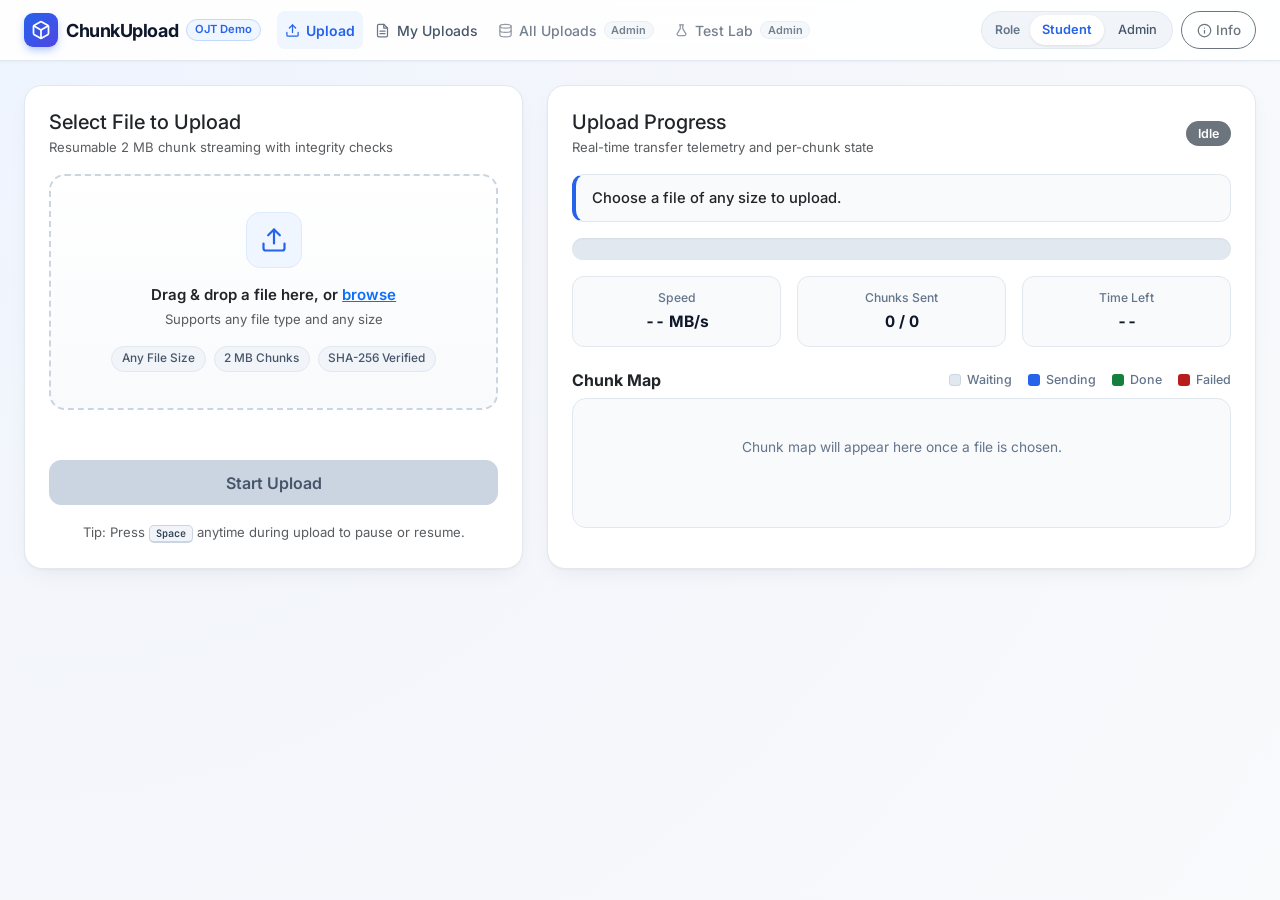
==== commit 12794388: "Merge branch 'main' into main" ====
--- a/frontend/index.html
+++ b/frontend/index.html
@@ -3,7 +3,11 @@
 <head>
   <meta charset="UTF-8">
   <meta name="viewport" content="width=device-width, initial-scale=1.0">
-  <title>Resumable Chunked Upload Service (PST_AD_149)</title>
+  <title>ChunkUpload · Resumable Chunked Upload Service (PST_AD_149)</title>
+  <!-- Google Fonts: Inter & JetBrains Mono -->
+  <link rel="preconnect" href="https://fonts.googleapis.com">
+  <link rel="preconnect" href="https://fonts.gstatic.com" crossorigin>
+  <link href="https://fonts.googleapis.com/css2?family=Inter:wght@400;500;600;700&family=JetBrains+Mono:wght@400;500;600&display=swap" rel="stylesheet">
   <!-- Bootstrap 5 CSS -->
   <link href="https://cdn.jsdelivr.net/npm/bootstrap@5.3.3/dist/css/bootstrap.min.css" rel="stylesheet">
   <!-- Custom Styling -->
@@ -12,50 +16,73 @@
 <body>
 
   <!-- Top Navigation Bar -->
-  <header>
-    <nav class="navbar navbar-expand-lg navbar-light bg-white border-bottom shadow-sm">
-      <div class="container-fluid px-3 px-lg-4">
-        <a class="navbar-brand d-flex align-items-center" href="#" onclick="App.showScreen('upload'); return false;">
-          <span class="fs-4 me-2">📦</span>
-          <span class="navbar-brand-title fs-5">ChunkUpload</span>
-          <span class="badge bg-primary-subtle text-primary border border-primary-subtle ms-2">OJT Demo</span>
+  <header class="app-header sticky-top">
+    <nav class="navbar navbar-expand-lg navbar-light">
+      <div class="container-fluid app-container px-3 px-lg-4">
+        <a class="navbar-brand d-flex align-items-center gap-2 me-2" href="#" onclick="App.showScreen('upload'); return false;">
+          <span class="brand-mark" aria-hidden="true">
+            <svg width="20" height="20" viewBox="0 0 24 24" fill="none" stroke="currentColor" stroke-width="2.1" stroke-linecap="round" stroke-linejoin="round">
+              <path d="M21 16V8a2 2 0 0 0-1-1.73l-7-4a2 2 0 0 0-2 0l-7 4A2 2 0 0 0 3 8v8a2 2 0 0 0 1 1.73l7 4a2 2 0 0 0 2 0l7-4A2 2 0 0 0 21 16z"/>
+              <polyline points="3.29 7 12 12 20.71 7"/>
+              <line x1="12" y1="22" x2="12" y2="12"/>
+            </svg>
+          </span>
+          <span class="navbar-brand-title">ChunkUpload</span>
+          <span class="badge badge-brand-tag">OJT Demo</span>
         </a>
 
-        <button class="navbar-toggler" type="button" data-bs-toggle="collapse" data-bs-target="#navbarContent" aria-controls="navbarContent" aria-expanded="false" aria-label="Toggle navigation">
+        <button class="navbar-toggler border-0 shadow-none" type="button" data-bs-toggle="collapse" data-bs-target="#navbarContent" aria-controls="navbarContent" aria-expanded="false" aria-label="Toggle navigation">
           <span class="navbar-toggler-icon"></span>
         </button>
 
         <div class="collapse navbar-collapse" id="navbarContent">
-          <ul class="navbar-nav me-auto mb-2 mb-lg-0 ms-lg-3">
+          <ul class="navbar-nav me-auto mb-2 mb-lg-0 ms-lg-2 gap-1">
             <li class="nav-item">
-              <a class="nav-link active" id="nav-upload" href="#" onclick="App.showScreen('upload'); return false;">Upload (S1)</a>
+              <a class="nav-link active" id="nav-upload" href="#" onclick="App.showScreen('upload'); return false;">
+                <svg class="nav-icon" width="15" height="15" viewBox="0 0 24 24" fill="none" stroke="currentColor" stroke-width="2" stroke-linecap="round" stroke-linejoin="round" aria-hidden="true"><path d="M21 15v4a2 2 0 0 1-2 2H5a2 2 0 0 1-2-2v-4"/><polyline points="17 8 12 3 7 8"/><line x1="12" y1="3" x2="12" y2="15"/></svg>
+                <span>Upload</span>
+                <span class="nav-code d-none d-xxl-inline-block">S1</span>
+              </a>
             </li>
             <li class="nav-item">
-              <a class="nav-link" id="nav-my-uploads" href="#" onclick="App.showScreen('my-uploads'); return false;">My Uploads (S2)</a>
+              <a class="nav-link" id="nav-my-uploads" href="#" onclick="App.showScreen('my-uploads'); return false;">
+                <svg class="nav-icon" width="15" height="15" viewBox="0 0 24 24" fill="none" stroke="currentColor" stroke-width="2" stroke-linecap="round" stroke-linejoin="round" aria-hidden="true"><path d="M14 2H6a2 2 0 0 0-2 2v16a2 2 0 0 0 2 2h12a2 2 0 0 0 2-2V8z"/><polyline points="14 2 14 8 20 8"/><line x1="16" y1="13" x2="8" y2="13"/><line x1="16" y1="17" x2="8" y2="17"/></svg>
+                <span>My Uploads</span>
+                <span class="nav-code d-none d-xxl-inline-block">S2</span>
+              </a>
             </li>
             <li class="nav-item">
               <a class="nav-link" id="nav-all-uploads" href="#" onclick="App.showScreen('all-uploads'); return false;">
-                All Uploads (S3) <span class="badge bg-secondary ms-1">Admin</span>
+                <svg class="nav-icon" width="15" height="15" viewBox="0 0 24 24" fill="none" stroke="currentColor" stroke-width="2" stroke-linecap="round" stroke-linejoin="round" aria-hidden="true"><ellipse cx="12" cy="5" rx="9" ry="3"/><path d="M21 12c0 1.66-4 3-9 3s-9-1.34-9-3"/><path d="M3 5v14c0 1.66 4 3 9 3s9-1.34 9-3V5"/></svg>
+                <span>All Uploads</span>
+                <span class="nav-code d-none d-xxl-inline-block">S3</span>
+                <span class="badge badge-admin-tag">Admin</span>
               </a>
             </li>
             <li class="nav-item">
               <a class="nav-link" id="nav-test-lab" href="#" onclick="App.showScreen('test-lab'); return false;">
-                Test Lab (S4) <span class="badge bg-secondary ms-1">Admin</span>
+                <svg class="nav-icon" width="15" height="15" viewBox="0 0 24 24" fill="none" stroke="currentColor" stroke-width="2" stroke-linecap="round" stroke-linejoin="round" aria-hidden="true"><path d="M9 3h6"/><path d="M10 3v6l-5 8.5A2 2 0 0 0 6.7 20h10.6a2 2 0 0 0 1.7-2.5L14 9V3"/></svg>
+                <span>Test Lab</span>
+                <span class="nav-code d-none d-xxl-inline-block">S4</span>
+                <span class="badge badge-admin-tag">Admin</span>
               </a>
             </li>
           </ul>
 
-          <!-- Role Switcher & Student Attribution -->
-          <div class="d-flex align-items-center gap-2">
-            <div class="input-group input-group-sm">
-              <label class="input-group-text bg-light text-muted" for="role-select">Role:</label>
-              <select class="form-select form-select-sm" id="role-select" onchange="App.handleRoleChange(this.value)">
+          <!-- Role Switcher & Project Info -->
+          <div class="nav-utilities d-flex align-items-center gap-2 mt-2 mt-lg-0 flex-shrink-0">
+            <div class="role-segmented" role="group" aria-label="User role selector">
+              <span class="role-label">Role</span>
+              <button type="button" class="btn-segment active" data-role="uploader" onclick="App.handleRoleChange('uploader')">Student</button>
+              <button type="button" class="btn-segment" data-role="admin" onclick="App.handleRoleChange('admin')">Admin</button>
+              <select class="d-none" id="role-select" aria-hidden="true" tabindex="-1" onchange="App.handleRoleChange(this.value)">
                 <option value="uploader">Student Uploader</option>
                 <option value="admin">Platform Admin</option>
               </select>
             </div>
-            <button class="btn btn-sm btn-outline-secondary" data-bs-toggle="modal" data-bs-target="#aboutModal" title="About this Project">
-              Info
+            <button type="button" class="btn btn-sm btn-outline-secondary btn-compact" data-bs-toggle="modal" data-bs-target="#aboutModal" title="About this Project">
+              <svg width="15" height="15" viewBox="0 0 24 24" fill="none" stroke="currentColor" stroke-width="2" stroke-linecap="round" stroke-linejoin="round" class="me-1" aria-hidden="true"><circle cx="12" cy="12" r="10"/><line x1="12" y1="16" x2="12" y2="12"/><line x1="12" y1="8" x2="12.01" y2="8"/></svg>
+              <span>Info</span>
             </button>
           </div>
         </div>
@@ -64,14 +91,16 @@
   </header>
 
   <!-- Main Container -->
-  <main class="container-fluid px-3 px-lg-4 py-4" id="main-content">
+  <main class="container-fluid app-container px-3 px-lg-4 py-4" id="main-content">
 
     <!-- Global Alert / Unfinished Upload Banner -->
-    <div id="unfinished-banner" class="alert alert-warning alert-dismissible d-none align-items-center shadow-sm" role="alert">
+    <div id="unfinished-banner" class="alert alert-warning alert-dismissible d-none align-items-center shadow-sm mb-4 app-banner" role="alert">
       <div class="d-flex align-items-center flex-grow-1 flex-wrap gap-2">
-        <span class="fs-5">⚠️</span>
-        <span id="unfinished-banner-text">You have an unfinished upload. Choose the same file to continue.</span>
-        <button class="btn btn-sm btn-warning ms-auto" id="btn-banner-resume" onclick="App.promptResumeUnfinished()">
+        <span class="banner-icon text-warning-emphasis" aria-hidden="true">
+          <svg width="20" height="20" viewBox="0 0 24 24" fill="none" stroke="currentColor" stroke-width="2" stroke-linecap="round" stroke-linejoin="round"><path d="M10.29 3.86L1.82 18a2 2 0 0 0 1.71 3h16.94a2 2 0 0 0 1.71-3L13.71 3.86a2 2 0 0 0-3.42 0z"/><line x1="12" y1="9" x2="12" y2="13"/><line x1="12" y1="17" x2="12.01" y2="17"/></svg>
+        </span>
+        <span id="unfinished-banner-text" class="fw-medium">You have an unfinished upload. Choose the same file to continue.</span>
+        <button type="button" class="btn btn-sm btn-warning btn-compact ms-auto" id="btn-banner-resume" onclick="App.promptResumeUnfinished()">
           Resume Upload
         </button>
       </div>
@@ -80,20 +109,37 @@
 
     <!-- SCREEN 1: UPLOAD (S1) -->
     <section id="screen-upload" class="app-screen">
-      <div class="row g-4">
-        <!-- File Picker & Controls -->
-        <div class="col-12">
-          <div class="card border-0 shadow-sm">
-            <div class="card-body p-4">
-              <h1 class="card-title h5 mb-3">Select File to Upload</h1>
-              
+
+      <div class="row g-4 align-items-stretch">
+        <!-- Left Column: File Picker & Controls (5 cols on laptop) -->
+        <div class="col-12 col-lg-5">
+          <div class="card app-card h-100">
+            <div class="card-body p-4 d-flex flex-column">
+              <div class="d-flex justify-content-between align-items-center mb-3">
+                <div>
+                  <h1 class="card-title h5 mb-1">Select File to Upload</h1>
+                  <p class="text-muted small mb-0">Resumable 2 MB chunk streaming with integrity checks</p>
+                </div>
+              </div>
+
               <!-- Dropzone -->
               <div id="dropzone" class="dropzone-area mb-3" tabindex="0" role="button" aria-label="Drop file here or click to browse">
                 <input type="file" id="file-input" class="d-none">
-                <div class="py-2">
-                  <span class="fs-1 text-primary d-block mb-2">📁</span>
-                  <p class="mb-1 fw-medium text-dark">Drag and drop file here, or <span class="text-primary text-decoration-underline">browse</span></p>
-                  <small class="text-muted d-block">Max 500 MB · Chunked in 2 MB slices · SHA-256 verified</small>
+                <div class="dropzone-inner">
+                  <div class="dropzone-icon-wrap mb-3" aria-hidden="true">
+                    <svg width="28" height="28" viewBox="0 0 24 24" fill="none" stroke="currentColor" stroke-width="1.9" stroke-linecap="round" stroke-linejoin="round">
+                      <path d="M21 15v4a2 2 0 0 1-2 2H5a2 2 0 0 1-2-2v-4"/>
+                      <polyline points="17 8 12 3 7 8"/>
+                      <line x1="12" y1="3" x2="12" y2="15"/>
+                    </svg>
+                  </div>
+                  <p class="mb-1 fw-semibold text-dark">Drag &amp; drop a file here, or <span class="text-primary text-decoration-underline">browse</span></p>
+                  <p class="small text-muted mb-3">Supports any file type and any size</p>
+                  <div class="d-flex justify-content-center flex-wrap gap-2">
+                    <span class="spec-pill">Any File Size</span>
+                    <span class="spec-pill">2 MB Chunks</span>
+                    <span class="spec-pill">SHA-256 Verified</span>
+                  </div>
                 </div>
               </div>
 
@@ -101,93 +147,104 @@
               <div id="file-validation-msg" class="alert alert-danger py-2 px-3 small d-none" role="alert"></div>
 
               <!-- File Info Card -->
-              <div id="file-info-box" class="border rounded-3 p-3 bg-light mb-3 d-none">
-                <h2 class="h6 mb-2 fw-bold text-dark">File Details</h2>
-                <div class="small">
-                  <div class="d-flex justify-content-between mb-1">
-                    <span class="text-muted">Name:</span>
-                    <span class="fw-semibold text-truncate ms-2" style="max-width: 200px;" id="info-file-name">--</span>
-                  </div>
-                  <div class="d-flex justify-content-between mb-1">
-                    <span class="text-muted">Size:</span>
-                    <span class="fw-semibold" id="info-file-size">--</span>
-                  </div>
-                  <div class="d-flex justify-content-between mb-1">
-                    <span class="text-muted">Chunks (2 MB each):</span>
-                    <span class="fw-semibold" id="info-chunk-count">--</span>
-                  </div>
-                  <div class="d-flex justify-content-between align-items-center mb-0">
-                    <span class="text-muted">File SHA-256:</span>
-                    <span class="d-flex align-items-center">
-                      <span class="checksum-code me-1" id="info-file-hash">Calculating…</span>
-                      <button class="btn btn-sm btn-link p-0 text-decoration-none" id="btn-copy-hash" title="Copy full SHA-256" onclick="App.copyFullHash()">📋</button>
+              <div id="file-info-box" class="file-details-box p-3 mb-3 d-none">
+                <div class="d-flex align-items-center justify-content-between mb-2">
+                  <h2 class="h6 mb-0 fw-bold text-dark">File Details</h2>
+                  <span class="badge bg-primary-subtle text-primary border border-primary-subtle">Ready</span>
+                </div>
+                <div class="small file-meta-list">
+                  <div class="file-meta-row">
+                    <span class="text-muted">Name</span>
+                    <span class="fw-semibold text-truncate ms-2" style="max-width: 220px;" id="info-file-name">--</span>
+                  </div>
+                  <div class="file-meta-row">
+                    <span class="text-muted">Size</span>
+                    <span class="fw-semibold tabular-nums" id="info-file-size">--</span>
+                  </div>
+                  <div class="file-meta-row">
+                    <span class="text-muted">Chunks (2 MB each)</span>
+                    <span class="fw-semibold tabular-nums" id="info-chunk-count">--</span>
+                  </div>
+                  <div class="file-meta-row mb-0">
+                    <span class="text-muted">File SHA-256</span>
+                    <span class="d-flex align-items-center gap-1">
+                      <span class="checksum-code" id="info-file-hash">Calculating…</span>
+                      <button type="button" class="btn btn-sm btn-link p-1 text-decoration-none btn-icon-copy" id="btn-copy-hash" title="Copy full SHA-256" aria-label="Copy full SHA-256" onclick="App.copyFullHash()">
+                        <svg width="15" height="15" viewBox="0 0 24 24" fill="none" stroke="currentColor" stroke-width="2" stroke-linecap="round" stroke-linejoin="round"><rect x="9" y="9" width="13" height="13" rx="2" ry="2"/><path d="M5 15H4a2 2 0 0 1-2-2V4a2 2 0 0 1 2-2h9a2 2 0 0 1 2 2v1"/></svg>
+                      </button>
                     </span>
                   </div>
                 </div>
               </div>
 
               <!-- Upload Action Controls -->
-              <div class="d-flex flex-wrap gap-2" id="upload-controls">
-                <button id="btn-start" class="btn btn-primary flex-grow-1" disabled onclick="App.startUpload()">
-                  <span>Start Upload</span>
-                </button>
-                <button id="btn-pause" class="btn btn-warning flex-grow-1 d-none" onclick="App.pauseUpload()">
-                  <span>Pause</span>
-                </button>
-                <button id="btn-resume" class="btn btn-success flex-grow-1 d-none" onclick="App.resumeUpload()">
-                  <span>Resume</span>
-                </button>
-                <button id="btn-cancel" class="btn btn-outline-danger flex-grow-1 d-none" onclick="App.cancelUpload()">
-                  <span>Cancel</span>
-                </button>
-              </div>
-
-              <div class="mt-2 text-center">
-                <small class="text-muted">Tip: Press <kbd>Space</kbd> anywhere on this card to pause or resume.</small>
-              </div>
-            </div>
-          </div>
-        </div>
-
-        <!-- Progress & Chunk Map -->
-        <div class="col-12">
-          <div class="card border-0 shadow-sm" id="upload-status-card" tabindex="0">
-            <div class="card-body p-4">
+              <div class="mt-auto pt-2">
+                <div class="d-flex flex-wrap gap-2" id="upload-controls">
+                  <button type="button" id="btn-start" class="btn btn-primary btn-action flex-grow-1" disabled onclick="App.startUpload()">
+                    <span>Start Upload</span>
+                  </button>
+                  <button type="button" id="btn-pause" class="btn btn-warning btn-action flex-grow-1 d-none" onclick="App.pauseUpload()">
+                    <span>Pause</span>
+                  </button>
+                  <button type="button" id="btn-resume" class="btn btn-success btn-action flex-grow-1 d-none" onclick="App.resumeUpload()">
+                    <span>Resume</span>
+                  </button>
+                  <button type="button" id="btn-cancel" class="btn btn-outline-danger btn-action flex-grow-1 d-none" onclick="App.cancelUpload()">
+                    <span>Cancel</span>
+                  </button>
+                </div>
+
+                <div class="mt-3 text-center">
+                  <small class="text-muted">Tip: Press <kbd>Space</kbd> anytime during upload to pause or resume.</small>
+                </div>
+              </div>
+            </div>
+          </div>
+        </div>
+
+
+        <!-- Right Column: Progress & Chunk Map (7 cols on laptop) -->
+        <div class="col-12 col-lg-7">
+          <div class="card app-card h-100" id="upload-status-card">
+            <div class="card-body p-4 d-flex flex-column">
               <div class="d-flex justify-content-between align-items-center mb-3">
-                <h2 class="card-title h5 mb-0">Upload Progress</h2>
-                <span id="badge-upload-status" class="badge bg-secondary">Idle</span>
+                <div>
+                  <h2 class="card-title h5 mb-1">Upload Progress</h2>
+                  <p class="text-muted small mb-0">Real-time transfer telemetry and per-chunk state</p>
+                </div>
+                <span id="badge-upload-status" class="badge status-pill bg-secondary">Idle</span>
               </div>
 
               <!-- Reassuring Status Box -->
               <div id="status-box" class="status-box">
-                <div class="fw-medium text-dark" id="status-line" aria-live="polite">Choose a file to upload (max 500 MB).</div>
+                <div class="fw-medium text-dark" id="status-line" aria-live="polite">Choose a file of any size to upload.</div>
               </div>
 
               <!-- Progress Bar -->
               <div class="mb-3">
                 <div class="progress" role="progressbar" aria-valuenow="0" aria-valuemin="0" aria-valuemax="100">
-                  <div class="progress-bar" id="progress-bar-fill" style="width: 0%;">0%</div>
+                  <div class="progress-bar tabular-nums" id="progress-bar-fill" style="width: 0%;">0%</div>
                 </div>
               </div>
 
               <!-- Metrics Row -->
-              <div class="row g-2 text-center small mb-4">
+              <div class="row g-2 g-sm-3 text-center small mb-4">
                 <div class="col-4">
-                  <div class="border rounded p-2 bg-light">
-                    <span class="text-muted d-block">Speed</span>
-                    <strong id="metric-speed">-- MB/s</strong>
+                  <div class="metric-tile h-100">
+                    <span class="metric-label">Speed</span>
+                    <strong class="metric-value tabular-nums" id="metric-speed">-- MB/s</strong>
                   </div>
                 </div>
                 <div class="col-4">
-                  <div class="border rounded p-2 bg-light">
-                    <span class="text-muted d-block">Chunks Sent</span>
-                    <strong id="metric-chunks">0 / 0</strong>
+                  <div class="metric-tile h-100">
+                    <span class="metric-label">Chunks Sent</span>
+                    <strong class="metric-value tabular-nums" id="metric-chunks">0 / 0</strong>
                   </div>
                 </div>
                 <div class="col-4">
-                  <div class="border rounded p-2 bg-light">
-                    <span class="text-muted d-block">Time Left</span>
-                    <strong id="metric-eta">--</strong>
+                  <div class="metric-tile h-100">
+                    <span class="metric-label">Time Left</span>
+                    <strong class="metric-value tabular-nums" id="metric-eta">--</strong>
                   </div>
                 </div>
               </div>
@@ -195,7 +252,7 @@
               <!-- Chunk Map Header & Legend -->
               <div class="d-flex justify-content-between align-items-center flex-wrap gap-2 mb-2">
                 <h3 class="h6 mb-0 fw-bold">Chunk Map</h3>
-                <div class="d-flex align-items-center flex-wrap">
+                <div class="d-flex align-items-center flex-wrap gap-3">
                   <span class="legend-item"><span class="legend-swatch" style="background-color: var(--color-waiting-fill); border: 1px solid var(--color-waiting-border);"></span>Waiting</span>
                   <span class="legend-item"><span class="legend-swatch" style="background-color: var(--color-primary);"></span>Sending</span>
                   <span class="legend-item"><span class="legend-swatch" style="background-color: var(--color-done);"></span>Done</span>
@@ -204,21 +261,29 @@
               </div>
 
               <!-- Chunk Grid -->
-              <div class="chunk-map-container mb-3" aria-hidden="true">
+              <div class="chunk-map-container mb-3 flex-grow-1" aria-hidden="true">
                 <div class="chunk-grid" id="chunk-grid">
-                  <div class="text-muted small py-3 w-100 text-center">Chunk map will appear here once a file is chosen.</div>
+                  <div class="chunk-empty-state">Chunk map will appear here once a file is chosen.</div>
                 </div>
               </div>
 
               <!-- Checksum Success / Download Box -->
-              <div id="completion-box" class="alert alert-success d-none mb-0" role="alert">
-                <h4 class="alert-heading h6 fw-bold mb-1">🎉 Upload Complete · Checksum Verified ✓</h4>
-                <p class="small mb-2 text-success-emphasis">All chunks merged in sequential order on the server. The merged file SHA-256 matches your original file exactly.</p>
-                <div class="d-flex flex-wrap gap-2 align-items-center">
-                  <a href="#" id="btn-download-file" class="btn btn-sm btn-success" download>
-                    📥 Download Merged File
+              <div id="completion-box" class="alert alert-success completion-card d-none mb-0" role="alert">
+                <div class="d-flex align-items-start gap-2 mb-2">
+                  <span class="completion-check-icon" aria-hidden="true">
+                    <svg width="20" height="20" viewBox="0 0 24 24" fill="none" stroke="currentColor" stroke-width="2.4" stroke-linecap="round" stroke-linejoin="round"><polyline points="20 6 9 17 4 12"/></svg>
+                  </span>
+                  <div>
+                    <h4 class="alert-heading h6 fw-bold mb-1">Upload Complete · Checksum Verified</h4>
+                    <p class="small mb-0 text-success-emphasis">All chunks merged in sequential order on the server. The merged SHA-256 matches your original file.</p>
+                  </div>
+                </div>
+                <div class="d-flex flex-wrap gap-2 align-items-center mt-2">
+                  <a href="#" id="btn-download-file" class="btn btn-sm btn-success btn-compact" download>
+                    <svg width="15" height="15" viewBox="0 0 24 24" fill="none" stroke="currentColor" stroke-width="2" stroke-linecap="round" stroke-linejoin="round" class="me-1" aria-hidden="true"><path d="M21 15v4a2 2 0 0 1-2 2H5a2 2 0 0 1-2-2v-4"/><polyline points="7 10 12 15 17 10"/><line x1="12" y1="15" x2="12" y2="3"/></svg>
+                    <span>Download Merged File</span>
                   </a>
-                  <button class="btn btn-sm btn-outline-success" onclick="App.resetUploadForm()">
+                  <button type="button" class="btn btn-sm btn-outline-success btn-compact" onclick="App.resetUploadForm()">
                     Upload Another File
                   </button>
                 </div>
@@ -232,19 +297,19 @@
 
     <!-- SCREEN 2: MY UPLOADS (S2) -->
     <section id="screen-my-uploads" class="app-screen d-none">
-      <div class="card border-0 shadow-sm">
+      <div class="card app-card">
         <div class="card-body p-4">
-          <div class="d-flex justify-content-between align-items-center mb-3">
+          <div class="d-flex justify-content-between align-items-center flex-wrap gap-2 mb-3">
             <div>
               <h1 class="h5 mb-1">My Browser Uploads</h1>
-              <p class="text-muted small mb-0">Saved in browser's localStorage. You can resume any unfinished upload by selecting the same file.</p>
-            </div>
-            <button class="btn btn-sm btn-outline-secondary" onclick="App.renderMyUploads()">Refresh</button>
-          </div>
-
-          <div class="table-responsive">
-            <table class="table table-hover align-middle">
-              <thead class="table-light">
+              <p class="text-muted small mb-0">Saved in your browser's localStorage. Resume any unfinished upload by selecting the same file.</p>
+            </div>
+            <button type="button" class="btn btn-sm btn-outline-secondary btn-compact" onclick="App.renderMyUploads()">Refresh</button>
+          </div>
+
+          <div class="table-responsive app-table-wrap">
+            <table class="table table-hover align-middle app-table mb-0">
+              <thead>
                 <tr>
                   <th>File Name</th>
                   <th>Size</th>
@@ -255,7 +320,7 @@
                 </tr>
               </thead>
               <tbody id="my-uploads-tbody">
-                <tr><td colspan="6" class="text-center py-4 text-muted">No uploads recorded in this browser yet.</td></tr>
+                <tr><td colspan="6" class="text-center py-5 text-muted">No uploads recorded in this browser yet.</td></tr>
               </tbody>
             </table>
           </div>
@@ -265,24 +330,32 @@
 
     <!-- SCREEN 3: ALL UPLOADS (S3 - ADMIN) -->
     <section id="screen-all-uploads" class="app-screen d-none">
-      <div class="card border-0 shadow-sm">
+      <div class="card app-card">
         <div class="card-body p-4">
           <div class="d-flex justify-content-between align-items-center mb-3 flex-wrap gap-2">
             <div>
               <h1 class="h5 mb-1">Server Upload Sessions (Admin)</h1>
-              <p class="text-muted small mb-0">All upload sessions stored on disk in <code class="text-dark">storage/</code>.</p>
-            </div>
-            <div class="d-flex align-items-center gap-2">
-              <span class="badge bg-info-subtle text-info-emphasis border border-info-subtle px-3 py-2" id="admin-storage-summary">
+              <p class="text-muted small mb-0">All upload sessions stored on disk in <code>storage/</code>.</p>
+            </div>
+            <div class="d-flex align-items-center gap-2 flex-wrap">
+              <span class="badge storage-summary-pill" id="admin-storage-summary">
                 Storage: 0.0 MB
               </span>
-              <button class="btn btn-sm btn-outline-secondary" onclick="App.loadAdminUploads()">Refresh</button>
-            </div>
-          </div>
-
-          <div class="table-responsive">
-            <table class="table table-hover align-middle">
-              <thead class="table-light">
+              <button type="button" class="btn btn-sm btn-outline-secondary btn-compact" onclick="App.loadAdminUploads()">Refresh</button>
+            </div>
+          </div>
+
+          <!-- Role notice shown when not Platform Admin -->
+          <div id="admin-role-guard-all" class="alert alert-light border d-none align-items-center justify-content-between flex-wrap gap-2 mb-3" role="status">
+            <div class="small text-muted">
+              <strong class="text-dark">Admin Role Required:</strong> Switch role to <strong>Platform Admin</strong> to manage server sessions.
+            </div>
+            <button type="button" class="btn btn-sm btn-primary btn-compact" onclick="App.switchToAdmin()">Switch to Platform Admin</button>
+          </div>
+
+          <div class="table-responsive app-table-wrap">
+            <table class="table table-hover align-middle app-table mb-0">
+              <thead>
                 <tr>
                   <th>Upload ID</th>
                   <th>File Name</th>
@@ -295,7 +368,7 @@
                 </tr>
               </thead>
               <tbody id="admin-uploads-tbody">
-                <tr><td colspan="8" class="text-center py-4 text-muted">Loading uploads from server…</td></tr>
+                <tr><td colspan="8" class="text-center py-5 text-muted">Loading uploads from server…</td></tr>
               </tbody>
             </table>
           </div>
@@ -305,84 +378,92 @@
 
     <!-- SCREEN 4: TEST LAB (S4 - ADMIN) -->
     <section id="screen-test-lab" class="app-screen d-none">
-      <div class="card border-0 shadow-sm">
+      <div class="card app-card">
         <div class="card-body p-4">
-          <h1 class="h5 mb-1">Reliability Test Lab (Admin)</h1>
-          <p class="text-muted small mb-3">Simulate unreliable networks with forced chunk dropouts to verify auto-retry with exponential backoff and resume capabilities.</p>
+          <div class="mb-3">
+            <h1 class="h5 mb-1">Reliability Test Lab (Admin)</h1>
+            <p class="text-muted small mb-0">Simulate unreliable networks with forced chunk dropouts to verify auto-retry with exponential backoff and resume capabilities.</p>
+          </div>
 
           <div class="row g-4">
             <!-- Test Settings Column (4 cols) -->
             <div class="col-12 col-lg-4">
-              <div class="border rounded-3 p-3 bg-light">
+              <div class="test-config-panel p-3 p-lg-4 h-100">
                 <h2 class="h6 fw-bold mb-3">Network Drop Simulation</h2>
 
                 <div class="mb-3">
-                  <label for="fail-rate-slider" class="form-label d-flex justify-content-between small fw-medium">
-                    <span>Simulated Chunk Failure Rate:</span>
-                    <strong class="text-primary" id="fail-rate-val">0%</strong>
+                  <label for="fail-rate-slider" class="form-label d-flex justify-content-between align-items-center small fw-medium">
+                    <span>Simulated Chunk Failure Rate</span>
+                    <span class="badge bg-primary-subtle text-primary tabular-nums" id="fail-rate-val">0%</span>
                   </label>
                   <input type="range" class="form-range" id="fail-rate-slider" min="0" max="50" step="5" value="0" oninput="App.updateFlakySettings()">
-                  <small class="text-muted">Chunk requests will randomly fail at this percentage to test automatic retry.</small>
+                  <small class="text-muted d-block">Chunk requests fail randomly at this rate to test automatic retry.</small>
                 </div>
 
                 <div class="mb-3">
-                  <label for="kill-at-select" class="form-label small fw-medium">Kill Connection at % (Mid-Upload):</label>
-                  <select class="form-select form-select-sm" id="kill-at-select" onchange="App.updateFlakySettings()">
+                  <label class="form-label small fw-medium d-block">Kill Connection at % (Mid-Upload)</label>
+                  <div class="kill-at-segmented" role="group" aria-label="Kill connection threshold">
+                    <button type="button" class="btn-segment active" data-kill="0" onclick="App.setKillAt('0')">Off</button>
+                    <button type="button" class="btn-segment" data-kill="25" onclick="App.setKillAt('25')">25%</button>
+                    <button type="button" class="btn-segment" data-kill="50" onclick="App.setKillAt('50')">50%</button>
+                    <button type="button" class="btn-segment" data-kill="75" onclick="App.setKillAt('75')">75%</button>
+                  </div>
+                  <select class="d-none" id="kill-at-select" aria-hidden="true" tabindex="-1" onchange="App.updateFlakySettings()">
                     <option value="0">Disabled (normal flow)</option>
                     <option value="25">Kill connection at 25%</option>
                     <option value="50">Kill connection at 50%</option>
                     <option value="75">Kill connection at 75%</option>
                   </select>
-                  <small class="text-muted">Server drops the connection once at this threshold to test mid-upload survival.</small>
+                  <small class="text-muted d-block mt-1">Server drops the connection once at this threshold to test mid-upload survival.</small>
                 </div>
 
                 <div class="mb-3">
-                  <label for="test-runs-count" class="form-label small fw-medium">Number of Test Runs (1–30):</label>
+                  <label for="test-runs-count" class="form-label small fw-medium">Number of Test Runs (1–30)</label>
                   <input type="number" class="form-control form-control-sm" id="test-runs-count" min="1" max="30" value="1">
-                  <small class="text-muted">Batch test reliability over repeated network dropouts.</small>
-                </div>
-
-                <hr>
+                  <small class="text-muted d-block mt-1">Batch test reliability over repeated network dropouts.</small>
+                </div>
+
+                <hr class="my-3">
 
                 <h3 class="h6 fw-bold mb-2">Run Test with Synthetic Payload</h3>
                 <p class="small text-muted mb-2">Select payload size to launch the test run(s):</p>
-                <div class="d-flex flex-wrap gap-2 mb-3">
-                  <button class="btn btn-sm btn-outline-primary" onclick="App.runTestLabBatch(5)">5 MB (3 chunks)</button>
-                  <button class="btn btn-sm btn-outline-primary" onclick="App.runTestLabBatch(20)">20 MB (10 chunks)</button>
-                  <button class="btn btn-sm btn-outline-primary" onclick="App.runTestLabBatch(50)">50 MB (25 chunks)</button>
+                <div class="d-flex flex-wrap gap-2">
+                  <button type="button" class="btn btn-sm btn-outline-primary btn-compact" onclick="App.runTestLabBatch(5)">5 MB (3 chunks)</button>
+                  <button type="button" class="btn btn-sm btn-outline-primary btn-compact" onclick="App.runTestLabBatch(20)">20 MB (10 chunks)</button>
+                  <button type="button" class="btn btn-sm btn-outline-primary btn-compact" onclick="App.runTestLabBatch(50)">50 MB (25 chunks)</button>
                 </div>
               </div>
             </div>
 
             <!-- Test Results Column (8 cols) -->
             <div class="col-12 col-lg-8">
-              <div class="border rounded-3 p-3 bg-white">
-                <div class="d-flex justify-content-between align-items-center mb-2">
+              <div class="test-results-panel p-3 p-lg-4 h-100 d-flex flex-column">
+                <div class="d-flex justify-content-between align-items-center mb-3 flex-wrap gap-2">
                   <h2 class="h6 fw-bold mb-0">Test Run Execution History</h2>
-                  <button class="btn btn-sm btn-outline-secondary" onclick="App.clearTestRuns()">Clear History</button>
-                </div>
-
-                <div class="table-responsive">
-                  <table class="table table-sm table-bordered align-middle mb-0">
-                    <thead class="table-light">
+                  <button type="button" class="btn btn-sm btn-outline-secondary btn-compact" onclick="App.clearTestRuns()">Clear History</button>
+                </div>
+
+                <div class="table-responsive app-table-wrap flex-grow-1">
+                  <table class="table table-sm table-hover align-middle app-table mb-0">
+                    <thead>
                       <tr>
                         <th>Run #</th>
                         <th>File / Size</th>
                         <th>Fail Rate</th>
                         <th>Retries</th>
-                        <th>Resumed ✓</th>
-                        <th>Checksum ✓/✗</th>
+                        <th>Resumed</th>
+                        <th>Checksum</th>
                         <th>Time</th>
                       </tr>
                     </thead>
                     <tbody id="test-runs-tbody">
-                      <tr><td colspan="7" class="text-center py-3 text-muted">No test runs executed yet. Generate a test file and start an upload to test.</td></tr>
+                      <tr><td colspan="7" class="text-center py-4 text-muted">No test runs executed yet. Choose a synthetic payload size to start a test.</td></tr>
                     </tbody>
                   </table>
                 </div>
 
-                <div id="test-summary-pill" class="mt-3 p-2 bg-light border rounded small d-none">
-                  <span id="test-summary-text">Summary: 0 / 0 resumed · 0 / 0 checksum ✓</span>
+                <div id="test-summary-pill" class="mt-3 p-2 px-3 bg-light border rounded small d-none">
+                  <span id="test-summary-text" class="fw-medium">Summary: 0 / 0 resumed · 0 / 0 checksum ✓</span>
                 </div>
               </div>
             </div>
@@ -397,30 +478,30 @@
   <!-- Project Info Modal -->
   <div class="modal fade" id="aboutModal" tabindex="-1" aria-labelledby="aboutModalLabel" aria-hidden="true">
     <div class="modal-dialog modal-dialog-centered">
-      <div class="modal-content">
-        <div class="modal-header">
-          <h5 class="modal-title" id="aboutModalLabel">Resumable Chunked Upload Service</h5>
+      <div class="modal-content border-0 shadow-lg">
+        <div class="modal-header border-bottom">
+          <h5 class="modal-title fw-bold" id="aboutModalLabel">Resumable Chunked Upload Service</h5>
           <button type="button" class="btn-close" data-bs-dismiss="modal" aria-label="Close"></button>
         </div>
         <div class="modal-body small">
-          <h6>OJT College Project (PST_AD_149)</h6>
-          <p>This service allows large file uploads over unreliable connections by splitting files into 2 MB chunks, retrying failed chunks with exponential backoff, and verifying final file integrity via SHA-256.</p>
-          
-          <h6 class="mt-3">Team Roles:</h6>
-          <ul>
+          <h6 class="fw-bold text-primary">OJT College Project (PST_AD_149)</h6>
+          <p class="text-muted">This service allows large file uploads over unreliable connections by splitting files into 2 MB chunks, retrying failed chunks with exponential backoff, and verifying final file integrity via SHA-256.</p>
+
+          <h6 class="mt-3 fw-bold">Team Roles</h6>
+          <ul class="mb-3">
             <li><strong>Ritik Saini (Backend):</strong> Flask server, UploadSession storage, chunk merge in order, whole-file SHA-256 check, admin endpoints, pytest test suite.</li>
             <li><strong>Kanish (Frontend):</strong> uploader.js, hash.js, store.js, Bootstrap 5 UI, chunk map, test lab, and resume integration.</li>
           </ul>
 
-          <h6 class="mt-3">Key Design Concepts:</h6>
-          <ul>
+          <h6 class="mt-3 fw-bold">Key Design Concepts</h6>
+          <ul class="mb-0">
             <li><strong>Idempotency:</strong> Resending the same chunk safely overwrites without duplication.</li>
             <li><strong>Sequential Chunking:</strong> Uploads chunk-by-chunk to reduce memory and connection overhead.</li>
             <li><strong>Local State vs Server Truth:</strong> localStorage remembers sessions, but the server is the ultimate source of truth for received chunks.</li>
           </ul>
         </div>
-        <div class="modal-footer">
-          <button type="button" class="btn btn-secondary btn-sm" data-bs-dismiss="modal">Close</button>
+        <div class="modal-footer border-top">
+          <button type="button" class="btn btn-secondary btn-sm btn-compact" data-bs-dismiss="modal">Close</button>
         </div>
       </div>
     </div>
--- a/frontend/css/style.css
+++ b/frontend/css/style.css
@@ -1,73 +1,282 @@
-/* 
+/*
  * Resumable/Chunked Upload Service - Stylesheet
- * Custom CSS adhering to PRD specifications:
- * - Color Palette: Primary #2563EB, Done #15803D, Warning #B45309, Failed #B91C1C, Waiting #E5E7EB
- * - Minimum 44x44px touch targets
- * - Responsive breakpoints: <576px, 576-991px, >=992px
+ * Modern SaaS / Developer Tool UI with WCAG-friendly contrast,
+ * tabular metrics, crisp select controls, and responsive polish.
  */
 
 :root {
   --color-primary: #2563eb;
   --color-primary-hover: #1d4ed8;
-  --color-text: #1f2937;
-  --color-muted: #6b7280;
+  --color-primary-soft: #eff6ff;
+  --color-bg: #f4f6fb;
+  --color-surface: #ffffff;
+  --color-border: #e2e8f0;
+  --color-text: #0f172a;
+  --color-muted: #64748b;
   --color-done: #15803d;
   --color-warning: #b45309;
   --color-failed: #b91c1c;
-  --color-waiting-fill: #e5e7eb;
-  --color-waiting-border: #9ca3af;
+  --color-waiting-fill: #e2e8f0;
+  --color-waiting-border: #cbd5e1;
+  --shadow-card: 0 1px 2px rgba(15, 23, 42, 0.04), 0 8px 24px -8px rgba(15, 23, 42, 0.08);
+  --shadow-card-hover: 0 2px 6px rgba(15, 23, 42, 0.06), 0 12px 28px -8px rgba(37, 99, 235, 0.12);
 }
 
 body {
-  font-family: -apple-system, BlinkMacSystemFont, "Segoe UI", Roboto, "Helvetica Neue", Arial, sans-serif;
-  font-size: 16px;
+  font-family: "Inter", -apple-system, BlinkMacSystemFont, "Segoe UI", Roboto, "Helvetica Neue", Arial, sans-serif;
+  font-size: 15px;
+  line-height: 1.5;
   color: var(--color-text);
-  background-color: #f8fafc;
+  background: radial-gradient(circle at top left, #eef4ff 0%, var(--color-bg) 45%, #f8fafc 100%);
   margin: 0;
   padding: 0;
   min-height: 100vh;
+  -webkit-font-smoothing: antialiased;
+}
+
+.tabular-nums {
+  font-variant-numeric: tabular-nums;
+}
+
+.app-container {
+  max-width: 1280px;
+  margin-inline: auto;
+}
+
+code, kbd, .checksum-code {
+  font-family: "JetBrains Mono", ui-monospace, SFMono-Regular, Menlo, Monaco, Consolas, monospace;
+}
+
+kbd {
+  background-color: #f1f5f9;
+  color: #334155;
+  border: 1px solid #cbd5e1;
+  border-bottom-width: 2px;
+  border-radius: 5px;
+  padding: 1px 6px;
+  font-size: 0.78em;
+  font-weight: 600;
 }
 
 /* Header & Navigation */
+.app-header {
+  background-color: rgba(255, 255, 255, 0.9);
+  backdrop-filter: blur(12px);
+  -webkit-backdrop-filter: blur(12px);
+  border-bottom: 1px solid var(--color-border);
+  box-shadow: 0 1px 3px rgba(15, 23, 42, 0.04);
+  z-index: 1020;
+}
+
+.brand-mark {
+  width: 34px;
+  height: 34px;
+  border-radius: 9px;
+  background: linear-gradient(135deg, #2563eb 0%, #4f46e5 100%);
+  color: #ffffff;
+  display: inline-flex;
+  align-items: center;
+  justify-content: center;
+  box-shadow: 0 4px 10px -2px rgba(37, 99, 235, 0.45);
+}
+
 .navbar-brand-title {
   font-weight: 700;
-  letter-spacing: -0.02em;
+  font-size: 1.125rem;
+  letter-spacing: -0.025em;
+  color: var(--color-text);
+}
+
+.badge-brand-tag {
+  background-color: var(--color-primary-soft);
+  color: var(--color-primary);
+  border: 1px solid #bfdbfe;
+  font-weight: 600;
+  font-size: 0.7rem;
+  padding: 0.25rem 0.5rem;
+  border-radius: 999px;
 }
 
 .nav-link {
   font-weight: 500;
-  color: #4b5563;
-  padding: 0.5rem 1rem;
-  border-radius: 6px;
-  min-height: 44px;
-  display: flex;
-  align-items: center;
+  font-size: 0.875rem;
+  color: #475569;
+  padding: 0.4rem 0.65rem;
+  border-radius: 8px;
+  min-height: 38px;
+  display: inline-flex;
+  align-items: center;
+  gap: 0.4rem;
+  transition: background-color 0.15s ease, color 0.15s ease;
+  white-space: nowrap;
+}
+
+.nav-link:hover {
+  color: var(--color-text);
+  background-color: #f1f5f9;
 }
 
 .nav-link.active {
   color: var(--color-primary) !important;
   font-weight: 600;
-  background-color: #eff6ff;
-}
-
-/* Touch Targets & Accessibility */
-button, .btn {
-  min-height: 44px;
+  background-color: var(--color-primary-soft);
+}
+
+.nav-icon {
+  flex-shrink: 0;
+  opacity: 0.8;
+}
+
+.nav-link.active .nav-icon {
+  opacity: 1;
+}
+
+.nav-code {
+  font-size: 0.72rem;
+  font-weight: 600;
+  color: #64748b;
+  background-color: rgba(148, 163, 184, 0.16);
+  padding: 0.08rem 0.38rem;
+  border-radius: 4px;
+}
+
+.nav-link.active .nav-code {
+  color: var(--color-primary);
+  background-color: rgba(37, 99, 235, 0.12);
+}
+
+.badge-admin-tag {
+  background-color: #f1f5f9;
+  color: #475569;
+  border: 1px solid #e2e8f0;
+  font-size: 0.68rem;
+  font-weight: 600;
+  padding: 0.18rem 0.42rem;
+  border-radius: 999px;
+}
+
+/* Segmented Controls (Role Switcher & Test Lab Kill-At) */
+.role-segmented,
+.kill-at-segmented {
+  display: inline-flex;
+  align-items: center;
+  background-color: #f1f5f9;
+  border: 1px solid var(--color-border);
+  border-radius: 999px;
+  padding: 3px;
+  gap: 2px;
+  height: 38px;
+}
+
+.kill-at-segmented {
+  display: flex;
+  width: 100%;
+}
+
+.role-label {
+  font-size: 0.76rem;
+  font-weight: 600;
+  color: var(--color-muted);
+  margin: 0;
+  padding: 0 0.5rem 0 0.65rem;
+  white-space: nowrap;
+}
+
+.btn-segment {
+  border: 0;
+  background: transparent;
+  color: #475569;
+  font-size: 0.8rem;
+  font-weight: 500;
+  padding: 0.25rem 0.75rem;
+  border-radius: 999px;
+  height: 30px;
+  line-height: 1;
+  white-space: nowrap;
+  cursor: pointer;
+  transition: background-color 0.15s ease, color 0.15s ease, box-shadow 0.15s ease;
+}
+
+.kill-at-segmented .btn-segment {
+  flex: 1 1 0;
+}
+
+.btn-segment:hover {
+  color: var(--color-text);
+}
+
+.btn-segment.active {
+  background-color: #ffffff;
+  color: var(--color-primary);
+  font-weight: 600;
+  box-shadow: 0 1px 3px rgba(15, 23, 42, 0.1);
+}
+
+/* Buttons */
+.btn {
   display: inline-flex;
   align-items: center;
   justify-content: center;
   font-weight: 500;
+  border-radius: 10px;
   transition: all 0.15s ease-in-out;
+}
+
+.btn-action {
+  min-height: 44px;
+  font-weight: 600;
+  padding: 0.6rem 1.15rem;
+  border-radius: 12px;
+}
+
+.btn-compact {
+  min-height: 38px;
+  padding: 0.35rem 0.9rem;
+  font-size: 0.84rem;
+  border-radius: 999px;
+  white-space: nowrap;
 }
 
 .btn-primary {
   background-color: var(--color-primary);
   border-color: var(--color-primary);
-}
-
-.btn-primary:hover {
+  box-shadow: 0 2px 6px -1px rgba(37, 99, 235, 0.35);
+}
+
+.btn-primary:hover:not(:disabled) {
   background-color: var(--color-primary-hover);
   border-color: var(--color-primary-hover);
+  transform: translateY(-1px);
+  box-shadow: 0 4px 12px -2px rgba(37, 99, 235, 0.4);
+}
+
+.btn-primary:disabled,
+.btn-primary.disabled {
+  background-color: #cbd5e1;
+  border-color: #cbd5e1;
+  color: #475569;
+  opacity: 1;
+  box-shadow: none;
+  cursor: not-allowed;
+}
+
+/* Cards */
+.app-card {
+  background-color: var(--color-surface);
+  border: 1px solid var(--color-border);
+  border-radius: 18px;
+  box-shadow: var(--shadow-card);
+  overflow: hidden;
+}
+
+.app-banner {
+  border-radius: 14px;
+  border: 1px solid #fde68a;
+}
+
+.modal-content {
+  border-radius: 18px;
+  overflow: hidden;
 }
 
 /* Upload Dropzone */
@@ -76,44 +285,150 @@
   align-items: center;
   justify-content: center;
   border: 2px dashed #cbd5e1;
+
+  border-radius: 16px;
+  padding: 2.25rem 1.25rem;
+  text-align: center;
+  background: linear-gradient(180deg, #ffffff 0%, #f8fafc 100%);
+  cursor: pointer;
+  transition: border-color 0.2s ease, background 0.2s ease, box-shadow 0.2s ease;
+}
+
+.dropzone-area:hover,
+.dropzone-area:focus-visible,
+.dropzone-area.dragover {
+  border-color: var(--color-primary);
+  background: linear-gradient(180deg, #eff6ff 0%, #f8fbff 100%);
+  box-shadow: 0 0 0 4px rgba(37, 99, 235, 0.08);
+  outline: none;
+}
+
+.dropzone-icon-wrap {
+  width: 56px;
+  height: 56px;
+  margin: 0 auto;
+  border-radius: 14px;
+  background-color: var(--color-primary-soft);
+  color: var(--color-primary);
+  border: 1px solid #dbeafe;
+  display: inline-flex;
+  align-items: center;
+  justify-content: center;
+  transition: transform 0.2s ease;
+}
+
+.dropzone-area:hover .dropzone-icon-wrap,
+.dropzone-area.dragover .dropzone-icon-wrap {
+  transform: translateY(-2px);
+}
+
+.spec-pill {
+  font-size: 0.74rem;
+  font-weight: 500;
+  color: #475569;
+  background-color: #f1f5f9;
+  border: 1px solid #e2e8f0;
+  border-radius: 999px;
+  padding: 0.2rem 0.6rem;
+}
+
+/* File Details Box */
+.file-details-box {
+  background-color: #f8fafc;
+  border: 1px solid var(--color-border);
+  border-radius: 14px;
+}
+
+.file-meta-list {
+  display: flex;
+  flex-direction: column;
+  gap: 0.45rem;
+}
+
+.file-meta-row {
+  display: flex;
+  justify-content: space-between;
+  align-items: center;
+  gap: 0.5rem;
+}
+
+.btn-icon-copy {
+  color: var(--color-muted);
+  border-radius: 6px;
+}
+
+.btn-icon-copy:hover {
+  color: var(--color-primary);
+  background-color: #e2e8f0;
+}
+
+/* Metrics Row */
+.metric-tile {
+  border: 1px solid var(--color-border);
   border-radius: 12px;
-  min-height: 220px;
-  padding: 2.5rem 1.5rem;
-  text-align: center;
-  background-color: #ffffff;
-  cursor: pointer;
-  transition: border-color 0.2s, background-color 0.2s;
-}
-
-.dropzone-area:hover, .dropzone-area.dragover {
-  border-color: var(--color-primary);
-  background-color: #f0f7ff;
+  padding: 0.75rem 0.5rem;
+  background-color: #f8fafc;
+  display: flex;
+  flex-direction: column;
+  align-items: center;
+  justify-content: center;
+  gap: 0.2rem;
+}
+
+.metric-label {
+  font-size: 0.76rem;
+  font-weight: 500;
+  color: var(--color-muted);
+}
+
+.metric-value {
+  font-size: 0.98rem;
+  font-weight: 700;
+  color: var(--color-text);
 }
 
 /* Chunk Map Grid */
 .chunk-map-container {
+  min-height: 130px;
   max-height: 240px;
   overflow-y: auto;
-  padding: 12px;
-  background: #ffffff;
-  border: 1px solid #e2e8f0;
-  border-radius: 8px;
+  padding: 14px;
+  background: #f8fafc;
+  border: 1px solid var(--color-border);
+  border-radius: 14px;
+  display: flex;
+  flex-direction: column;
 }
 
 .chunk-grid {
   display: flex;
   flex-wrap: wrap;
+  align-content: flex-start;
+  flex: 1;
   gap: 6px;
+}
+
+.chunk-empty-state {
+  width: 100%;
+  margin: auto;
+  text-align: center;
+  padding: 1.5rem 1rem;
+  font-size: 0.86rem;
+  color: var(--color-muted);
 }
 
 .chunk-square {
   width: 22px;
   height: 22px;
-  border-radius: 4px;
+  border-radius: 6px;
   background-color: var(--color-waiting-fill);
   border: 1px solid var(--color-waiting-border);
-  transition: background-color 0.2s, transform 0.1s;
+  transition: background-color 0.2s, transform 0.15s, box-shadow 0.2s;
   cursor: default;
+}
+
+.chunk-square:hover {
+  transform: scale(1.12);
 }
 
 .chunk-square.waiting {
@@ -124,6 +439,7 @@
 .chunk-square.sending {
   background-color: var(--color-primary);
   border-color: #1d4ed8;
+  box-shadow: 0 0 0 3px rgba(37, 99, 235, 0.2);
   animation: pulse-square 1.2s infinite ease-in-out;
 }
 
@@ -138,64 +454,110 @@
 }
 
 @keyframes pulse-square {
-  0% { opacity: 0.6; transform: scale(0.96); }
-  50% { opacity: 1; transform: scale(1.08); }
-  100% { opacity: 0.6; transform: scale(0.96); }
+  0% { opacity: 0.72; transform: scale(0.95); }
+  50% { opacity: 1; transform: scale(1.06); }
+  100% { opacity: 0.72; transform: scale(0.95); }
 }
 
 /* Progress bar styling */
 .progress {
   height: 22px;
-  border-radius: 11px;
+  border-radius: 999px;
   background-color: #e2e8f0;
   overflow: hidden;
+  box-shadow: inset 0 1px 2px rgba(15, 23, 42, 0.06);
 }
 
 .progress-bar {
-  background-color: var(--color-primary);
-  font-size: 13px;
+  background: linear-gradient(90deg, #2563eb 0%, #3b82f6 100%);
+  font-size: 12px;
   font-weight: 600;
   line-height: 22px;
   transition: width 0.25s ease;
 }
 
-/* Badges */
+/* Status Badges & Pill */
+.status-pill {
+  font-size: 0.78rem;
+  font-weight: 600;
+  padding: 0.4rem 0.75rem;
+  border-radius: 999px;
+}
+
 .badge-status-uploading { background-color: #dbeafe; color: #1e40af; }
 .badge-status-paused { background-color: #fef3c7; color: #92400e; }
 .badge-status-complete { background-color: #dcfce7; color: #166534; }
 .badge-status-failed { background-color: #fee2e2; color: #991b1b; }
+
+.storage-summary-pill {
+  background-color: #e0f2fe;
+  color: #0369a1;
+  border: 1px solid #bae6fd;
+  font-weight: 600;
+  font-size: 0.8rem;
+  padding: 0.45rem 0.75rem;
+  border-radius: 8px;
+}
 
 /* Status Notice Box */
 .status-box {
   border-left: 4px solid var(--color-primary);
   padding: 12px 16px;
   background-color: #f8fafc;
-  border-radius: 0 8px 8px 0;
+  border-top: 1px solid var(--color-border);
+  border-right: 1px solid var(--color-border);
+  border-bottom: 1px solid var(--color-border);
+  border-radius: 12px;
   margin-bottom: 1rem;
+  font-size: 0.92rem;
 }
 
 .status-box.retrying {
   border-left-color: var(--color-warning);
   background-color: #fffbeb;
+  border-color: #fde68a;
+  border-left-width: 4px;
 }
 
 .status-box.failed {
   border-left-color: var(--color-failed);
   background-color: #fef2f2;
+  border-color: #fecaca;
+  border-left-width: 4px;
 }
 
 .status-box.complete {
   border-left-color: var(--color-done);
   background-color: #f0fdf4;
+  border-color: #bbf7d0;
+  border-left-width: 4px;
+}
+
+/* Completion Card */
+.completion-card {
+  border-radius: 14px;
+  border-color: #bbf7d0;
+  background-color: #f0fdf4;
+}
+
+.completion-check-icon {
+  width: 30px;
+  height: 30px;
+  border-radius: 999px;
+  background-color: #dcfce7;
+  color: var(--color-done);
+  display: inline-flex;
+  align-items: center;
+  justify-content: center;
+  flex-shrink: 0;
 }
 
 /* Checksum Pill */
 .checksum-code {
-  font-family: ui-monospace, SFMono-Regular, Menlo, Monaco, Consolas, monospace;
-  background-color: #f1f5f9;
-  padding: 3px 8px;
-  border-radius: 4px;
-  font-size: 0.88rem;
+  background-color: #ffffff;
+  padding: 2px 8px;
+  border-radius: 6px;
+  font-size: 0.82rem;
   color: #334155;
   border: 1px solid #cbd5e1;
 }
@@ -204,25 +566,82 @@
 .legend-item {
   display: inline-flex;
   align-items: center;
-  margin-right: 14px;
-  font-size: 13px;
+  font-size: 0.78rem;
+  font-weight: 500;
   color: var(--color-muted);
 }
 
 .legend-swatch {
-  width: 14px;
-  height: 14px;
+  width: 12px;
+  height: 12px;
   border-radius: 3px;
-  margin-right: 5px;
+  margin-right: 6px;
+}
+
+/* Tables */
+.app-table-wrap {
+  border: 1px solid var(--color-border);
+  border-radius: 14px;
+  overflow: hidden;
+  background-color: #ffffff;
+}
+
+.app-table thead th {
+  background-color: #f8fafc;
+  color: #475569;
+  font-size: 0.75rem;
+  font-weight: 600;
+  text-transform: uppercase;
+  letter-spacing: 0.04em;
+  border-bottom: 1px solid var(--color-border);
+  padding: 0.8rem 0.9rem;
+  white-space: nowrap;
+}
+
+.app-table tbody td {
+  border-bottom-color: #f1f5f9;
+  padding: 0.75rem 0.9rem;
+  font-size: 0.9rem;
+}
+
+.app-table tbody tr:last-child td {
+  border-bottom: 0;
+}
+
+/* Test Lab Panels */
+.test-config-panel {
+  background-color: #f8fafc;
+  border: 1px solid var(--color-border);
+  border-radius: 14px;
+}
+
+.test-results-panel {
+  background-color: #ffffff;
+  border: 1px solid var(--color-border);
+  border-radius: 14px;
 }
 
 /* Responsive adjustments */
+@media (max-width: 991.98px) {
+  .navbar-collapse {
+    padding-top: 0.75rem;
+    padding-bottom: 0.5rem;
+    border-top: 1px solid var(--color-border);
+    margin-top: 0.6rem;
+  }
+
+  .nav-utilities {
+    justify-content: space-between;
+  }
+}
+
 @media (max-width: 575.98px) {
-  .chunk-map-collapse-btn {
-    display: inline-block !important;
+  .dropzone-area {
+    padding: 1.75rem 1rem;
   }
+
   .chunk-square {
-    width: 16px;
-    height: 16px;
+    width: 18px;
+    height: 18px;
   }
 }
